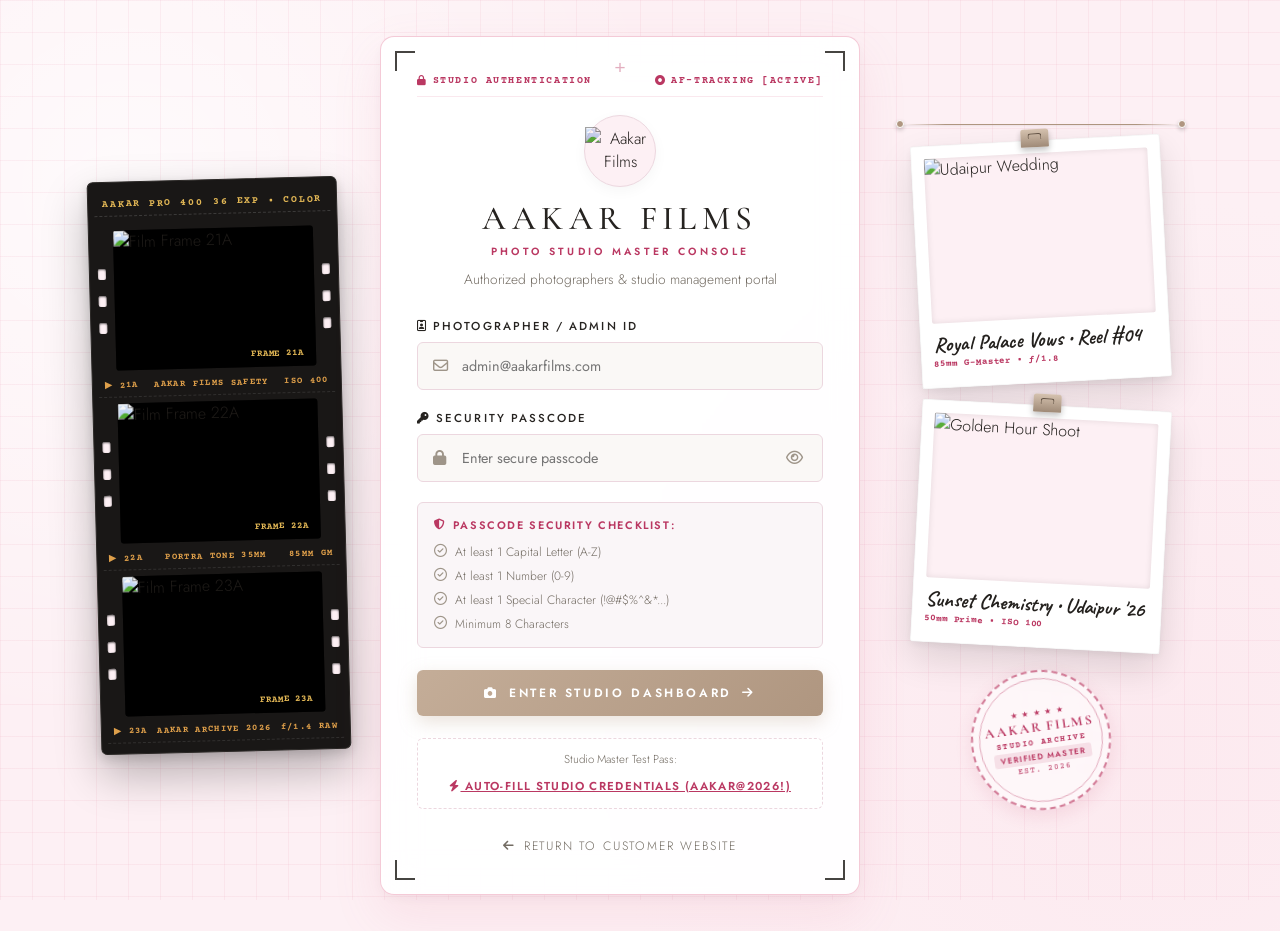
==== dashboard.html @ e5c6a313 "Add files via upload" ====
<!DOCTYPE html>
<html lang="en">
<head>
    <meta charset="UTF-8">
    <meta name="viewport" content="width=device-width, initial-scale=1.0">
    <title>Admin Dashboard — AAKAR FILMS Studio Operations</title>
    
    <!-- Google Fonts: Cormorant Garamond & Jost -->
    <link rel="preconnect" href="https://fonts.googleapis.com">
    <link rel="preconnect" href="https://fonts.gstatic.com" crossorigin>
    <link href="https://fonts.googleapis.com/css2?family=Cormorant+Garamond:ital,wght@0,300;0,400;0,500;0,600;1,400&family=Jost:wght@300;400;500;600;700&display=swap" rel="stylesheet">
    
    <!-- Font Awesome Icons -->
    <link rel="stylesheet" href="https://cdnjs.cloudflare.com/ajax/libs/font-awesome/6.5.1/css/all.min.css">
    
    <!-- Admin Dedicated Stylesheet -->
    <link rel="stylesheet" href="admin.css">
</head>
<body class="dashboard-body">

    <div class="admin-layout">
        
        <!-- ===================================================================
             SIDEBAR NAVIGATION
             =================================================================== -->
        <aside class="admin-sidebar">
            <div class="sidebar-top">
                <!-- Studio Brand Block -->
                <div class="sidebar-brand">
                    <img src="../assets/aakar-logo.jpg" alt="Aakar Films Logo" class="sidebar-logo-img">
                    <div>
                        <div class="sidebar-title">AAKAR</div>
                        <span class="sidebar-subtitle">ADMIN PANEL</span>
                    </div>
                </div>

                <!-- Navigation Menu Tabs -->
                <nav class="sidebar-menu">
                    <span class="sidebar-section-label">STUDIO OPERATIONS</span>
                    
                    <!-- 1. Overview Tab -->
                    <button type="button" class="nav-item tab-btn active" data-tab="tab-overview">
                        <i class="fa-solid fa-chart-pie"></i>
                        <span>Overview</span>
                    </button>

                    <!-- 2. Bookings & Inquiries CRM -->
                    <button type="button" class="nav-item tab-btn" data-tab="tab-bookings">
                        <i class="fa-solid fa-calendar-check"></i>
                        <span>All Bookings</span>
                        <span class="badge-tag" id="badgeBookingCount">0</span>
                    </button>

                    <!-- 3. Shoots Schedule Calendar -->
                    <button type="button" class="nav-item tab-btn" data-tab="tab-schedule">
                        <i class="fa-solid fa-camera-retro"></i>
                        <span>Shoots Schedule</span>
                    </button>

                    <!-- 4. Packages & Pricing -->
                    <button type="button" class="nav-item tab-btn" data-tab="tab-packages">
                        <i class="fa-solid fa-gem"></i>
                        <span>Studio Packages</span>
                    </button>

                    <!-- 5. Gear & Crew Status -->
                    <button type="button" class="nav-item tab-btn" data-tab="tab-crew">
                        <i class="fa-solid fa-film"></i>
                        <span>Gear & Crew</span>
                    </button>

                    <span class="sidebar-section-label">SWITCH VIEW</span>

                    <!-- Return to Customer Site -->
                    <a href="../index.html" class="nav-item nav-item-customer-highlight" title="Switch to Customer Website" target="_blank">
                        <i class="fa-solid fa-arrow-up-right-from-square"></i>
                        <span>Customer Website</span>
                    </a>
                </nav>
            </div>

            <!-- Sidebar Footer with User Details & Logout -->
            <div class="sidebar-footer">
                <div class="admin-user-pill">
                    <div class="user-avatar">
                        <i class="fa-solid fa-camera"></i>
                    </div>
                    <div class="user-meta">
                        <span class="user-name">Master Admin</span>
                        <span class="user-role" id="displayAdminEmail">admin@aakarfilms.com</span>
                    </div>
                </div>
                
                <button type="button" class="btn-logout" id="btnLogout">
                    <i class="fa-solid fa-arrow-right-from-bracket"></i>
                    <span>LOGOUT</span>
                </button>
            </div>
        </aside>

        <!-- ===================================================================
             MAIN AREA: STUDIO DASHBOARD
             =================================================================== -->
        <main class="admin-main-container">
            
            <!-- Global Dashboard Topbar -->
            <header class="admin-topbar">
                <div class="topbar-left">
                    <div>
                        <span class="topbar-kicker">STUDIO WORKSPACE & CRM</span>
                        <h2 class="topbar-title" id="pageHeaderTitle">Studio Operations Hub</h2>
                    </div>
                </div>
                <div class="topbar-right">
                    <!-- Real-time Clock -->
                    <div class="topbar-pill topbar-clock">
                        <i class="fa-regular fa-clock"></i>
                        <span id="liveClockText">Live Clock</span>
                    </div>

                    <!-- Quick Add Shoot Button -->
                    <button type="button" class="btn-primary-action" id="btnOpenNewBookingModal">
                        <i class="fa-solid fa-plus"></i>
                        <span>New Booking</span>
                    </button>
                </div>
            </header>

            <!-- Dashboard Dynamic Tab Views Container -->
            <div class="dashboard-content-area">

                <!-- ===============================================================
                     TAB 1: OVERVIEW & ANALYTICS (DEFAULT)
                     =============================================================== -->
                <section class="tab-pane active" id="tab-overview">
                    
                    <!-- KPI Metric Cards Grid -->
                    <div class="kpi-metrics-grid">
                        
                        <!-- 1. Total Bookings -->
                        <div class="metric-card">
                            <div class="metric-header">
                                <span class="metric-title">TOTAL BOOKINGS</span>
                                <div class="metric-icon-box bg-rose-light">
                                    <i class="fa-solid fa-calendar-check"></i>
                                </div>
                            </div>
                            <div class="metric-value-row">
                                <h3 class="metric-value" id="kpiTotalBookings">0</h3>
                                <span class="metric-growth positive">
                                    <i class="fa-solid fa-arrow-trend-up"></i> +18.4%
                                </span>
                            </div>
                            <p class="metric-caption">Active inquiries & confirmed shoots</p>
                        </div>

                        <!-- 2. Projected Revenue -->
                        <div class="metric-card">
                            <div class="metric-header">
                                <span class="metric-title">PROJECTED REVENUE</span>
                                <div class="metric-icon-box bg-gold-light">
                                    <i class="fa-solid fa-indian-rupee-sign"></i>
                                </div>
                            </div>
                            <div class="metric-value-row">
                                <h3 class="metric-value" id="kpiRevenue">₹14.80 L</h3>
                                <span class="metric-growth positive">
                                    <i class="fa-solid fa-arrow-trend-up"></i> +24.1%
                                </span>
                            </div>
                            <p class="metric-caption">Pipeline across wedding & destination shoots</p>
                        </div>

                        <!-- 3. Scheduled Shoots -->
                        <div class="metric-card">
                            <div class="metric-header">
                                <span class="metric-title">UPCOMING SHOOTS</span>
                                <div class="metric-icon-box bg-blue-light">
                                    <i class="fa-solid fa-camera-retro"></i>
                                </div>
                            </div>
                            <div class="metric-value-row">
                                <h3 class="metric-value" id="kpiUpcomingCount">8</h3>
                                <span class="metric-badge">This Month</span>
                            </div>
                            <p class="metric-caption">Udaipur, Jaipur & Studio 1</p>
                        </div>

                        <!-- 4. Pending Follow-ups -->
                        <div class="metric-card">
                            <div class="metric-header">
                                <span class="metric-title">PENDING FOLLOW-UPS</span>
                                <div class="metric-icon-box bg-pink-light">
                                    <i class="fa-solid fa-bell"></i>
                                </div>
                            </div>
                            <div class="metric-value-row">
                                <h3 class="metric-value" id="kpiPendingCount">3</h3>
                                <span class="metric-growth warning">Action Needed</span>
                            </div>
                            <p class="metric-caption">Recent web inquiries waiting reply</p>
                        </div>

                    </div>

                    <!-- 2-Column Overview Layout -->
                    <div class="overview-dual-grid">
                        
                        <!-- Left: Live Recent Bookings Table Preview -->
                        <div class="dash-card bookings-overview-card">
                            <div class="dash-card-header">
                                <div>
                                    <h4 class="card-heading">Recent Inquiries & Bookings</h4>
                                    <p class="card-subheading">Latest leads captured from website & phone</p>
                                </div>
                                <button type="button" class="btn-text-action" id="btnGoToAllBookings">
                                    <span>View All</span>
                                    <i class="fa-solid fa-arrow-right"></i>
                                </button>
                            </div>
                            
                            <div class="table-responsive">
                                <table class="studio-table" id="recentBookingsTable">
                                    <thead>
                                        <tr>
                                            <th>Client</th>
                                            <th>Shoot Type</th>
                                            <th>Date & Venue</th>
                                            <th>Status</th>
                                            <th>Quick Action</th>
                                        </tr>
                                    </thead>
                                    <tbody id="recentBookingsTbody">
                                        <!-- Dynamically Populated by admin.js -->
                                    </tbody>
                                </table>
                            </div>
                        </div>

                        <!-- Right Column: Category Distribution & Live Schedule -->
                        <div class="dash-sidebar-col">
                            
                            <!-- Category Share Card -->
                            <div class="dash-card">
                                <div class="dash-card-header">
                                    <h4 class="card-heading">Service Popularity</h4>
                                    <span class="badge-tag">Season 2026</span>
                                </div>
                                
                                <div class="category-bars-list">
                                    <div class="cat-bar-item">
                                        <div class="cat-bar-meta">
                                            <span>Royal Wedding Cinema</span>
                                            <span class="cat-pct">45%</span>
                                        </div>
                                        <div class="cat-progress"><div class="cat-fill" style="width: 45%;"></div></div>
                                    </div>
                                    <div class="cat-bar-item">
                                        <div class="cat-bar-meta">
                                            <span>Pre-Wedding Shoots</span>
                                            <span class="cat-pct">30%</span>
                                        </div>
                                        <div class="cat-progress"><div class="cat-fill bg-rose" style="width: 30%;"></div></div>
                                    </div>
                                    <div class="cat-bar-item">
                                        <div class="cat-bar-meta">
                                            <span>Fashion & Editorial</span>
                                            <span class="cat-pct">15%</span>
                                        </div>
                                        <div class="cat-progress"><div class="cat-fill bg-gold" style="width: 15%;"></div></div>
                                    </div>
                                    <div class="cat-bar-item">
                                        <div class="cat-bar-meta">
                                            <span>Maternity & Baby</span>
                                            <span class="cat-pct">10%</span>
                                        </div>
                                        <div class="cat-progress"><div class="cat-fill bg-blue" style="width: 10%;"></div></div>
                                    </div>
                                </div>
                            </div>

                            <!-- Direct WhatsApp Fast Lead Follow-up -->
                            <div class="dash-card whatsapp-hub-card">
                                <div class="wa-hub-header">
                                    <i class="fa-brands fa-whatsapp wa-big-icon"></i>
                                    <div>
                                        <h5>Instant Client Connect</h5>
                                        <p>Send customized shoot quote or greeting directly</p>
                                    </div>
                                </div>
                                <div class="wa-hub-input-row">
                                    <input type="tel" id="waDirectPhone" placeholder="Enter Client Mobile (10-digit)" class="wa-input">
                                    <button type="button" class="btn-wa-send" id="btnSendDirectWa">
                                        <i class="fa-solid fa-paper-plane"></i>
                                    </button>
                                </div>
                            </div>

                        </div>

                    </div>

                </section>

                <!-- ===============================================================
                     TAB 2: ALL BOOKINGS & INQUIRIES (FULL CRM TABLE)
                     =============================================================== -->
                <section class="tab-pane" id="tab-bookings">
                    
                    <div class="dash-card full-table-card">
                        
                        <!-- Filter & Action Bar -->
                        <div class="table-toolbar">
                            <div class="toolbar-search">
                                <i class="fa-solid fa-magnifying-glass search-icon"></i>
                                <input type="text" id="bookingSearchInput" placeholder="Search by client name, mobile or city..." class="search-input">
                            </div>

                            <div class="toolbar-filters">
                                <!-- Category Filter -->
                                <select id="filterCategory" class="filter-select">
                                    <option value="ALL">All Categories</option>
                                    <option value="Wedding Photography">Wedding Photography</option>
                                    <option value="Pre-Wedding Shoot">Pre-Wedding Shoot</option>
                                    <option value="Maternity Photography">Maternity Photography</option>
                                    <option value="Baby Shower Shoot">Baby Shower Shoot</option>
                                    <option value="Fashion & Editorial">Fashion & Editorial</option>
                                    <option value="Cinematic Films">Cinematic Films</option>
                                </select>

                                <!-- Status Filter -->
                                <select id="filterStatus" class="filter-select">
                                    <option value="ALL">All Status</option>
                                    <option value="Confirmed">Confirmed</option>
                                    <option value="Pending">Pending</option>
                                    <option value="Completed">Completed</option>
                                </select>

                                <!-- Export CSV -->
                                <button type="button" class="btn-secondary-action" id="btnExportCsv" title="Export to CSV Spreadsheet">
                                    <i class="fa-solid fa-file-excel"></i>
                                    <span>Export CSV</span>
                                </button>
                            </div>
                        </div>

                        <!-- Full CRM Table -->
                        <div class="table-responsive">
                            <table class="studio-table" id="allBookingsTable">
                                <thead>
                                    <tr>
                                        <th>Booking ID</th>
                                        <th>Client Name & Phone</th>
                                        <th>Service Category</th>
                                        <th>Date & Location</th>
                                        <th>Est. Amount</th>
                                        <th>Status</th>
                                        <th>Actions</th>
                                    </tr>
                                </thead>
                                <tbody id="allBookingsTbody">
                                    <!-- Populated via admin.js -->
                                </tbody>
                            </table>
                        </div>

                    </div>

                </section>

                <!-- ===============================================================
                     TAB 3: SHOOTS SCHEDULE CALENDAR
                     =============================================================== -->
                <section class="tab-pane" id="tab-schedule">
                    <div class="schedule-grid" id="scheduleListContainer">
                        <!-- Populated by admin.js with upcoming production shoots -->
                    </div>
                </section>

                <!-- ===============================================================
                     TAB 4: STUDIO PACKAGES & RATES
                     =============================================================== -->
                <section class="tab-pane" id="tab-packages">
                    <div class="packages-grid">
                        
                        <!-- 1. Royal Wedding Package -->
                        <div class="package-card featured">
                            <div class="package-badge">MOST POPULAR</div>
                            <h3 class="package-name">Royal Wedding Cinema</h3>
                            <div class="package-price">₹3,50,000<span>/ Event</span></div>
                            <p class="package-desc">Complete 3-day royal wedding coverage with cinema lenses and full master deliverables.</p>
                            <ul class="package-features">
                                <li><i class="fa-solid fa-check"></i> 2 Traditional + 2 Candid Cinematographers</li>
                                <li><i class="fa-solid fa-check"></i> 4K Drone Aerial Coverage</li>
                                <li><i class="fa-solid fa-check"></i> 3-5 Minute Teaser & 45 Min Full Film</li>
                                <li><i class="fa-solid fa-check"></i> 2 Luxury Premium Hardcover Albums</li>
                            </ul>
                        </div>

                        <!-- 2. Pre-Wedding Destination -->
                        <div class="package-card">
                            <h3 class="package-name">Pre-Wedding Destination</h3>
                            <div class="package-price">₹1,20,000<span>/ 2 Days</span></div>
                            <p class="package-desc">Exquisite cinematic love story shoot at destination palaces, beaches or mountain landscapes.</p>
                            <ul class="package-features">
                                <li><i class="fa-solid fa-check"></i> 2 Senior Cinematographers & Gimbals</li>
                                <li><i class="fa-solid fa-check"></i> 4K Drone Cinematography</li>
                                <li><i class="fa-solid fa-check"></i> 50 Fine-Art Retouched Portraits</li>
                                <li><i class="fa-solid fa-check"></i> 1 Romantic Teaser Video (Reel & 4K)</li>
                            </ul>
                        </div>

                        <!-- 3. Fashion & Editorial -->
                        <div class="package-card">
                            <h3 class="package-name">Fashion & Editorial</h3>
                            <div class="package-price">₹85,000<span>/ Day</span></div>
                            <p class="package-desc">Designer lookbooks, magazine editorials, model portfolios and commercial campaigns.</p>
                            <ul class="package-features">
                                <li><i class="fa-solid fa-check"></i> Studio Lighting Setup & Profoto Strobes</li>
                                <li><i class="fa-solid fa-check"></i> High-End Skin & Fabric Retouching</li>
                                <li><i class="fa-solid fa-check"></i> 30 Final Commercial Ready Assets</li>
                                <li><i class="fa-solid fa-check"></i> Behind The Scenes Reel</li>
                            </ul>
                        </div>

                        <!-- 4. Maternity & Baby -->
                        <div class="package-card">
                            <h3 class="package-name">Maternity & Newborn</h3>
                            <div class="package-price">₹45,000<span>/ Session</span></div>
                            <p class="package-desc">Gentle, luminous indoor studio session celebrating the timeless glow of motherhood.</p>
                            <ul class="package-features">
                                <li><i class="fa-solid fa-check"></i> 3 Wardrobe Changes & Studio Props</li>
                                <li><i class="fa-solid fa-check"></i> 25 Color-Graded Fine Art Prints</li>
                                <li><i class="fa-solid fa-check"></i> Digital High-Res Gallery Access</li>
                                <li><i class="fa-solid fa-check"></i> Family & Partner Portraits Included</li>
                            </ul>
                        </div>

                    </div>
                </section>

                <!-- ===============================================================
                     TAB 5: GEAR & CREW INVENTORY
                     =============================================================== -->
                <section class="tab-pane" id="tab-crew">
                    <div class="crew-dual-grid">
                        
                        <!-- Gear Equipment Status -->
                        <div class="dash-card">
                            <div class="dash-card-header">
                                <h4 class="card-heading">Camera & Drone Inventory</h4>
                                <span class="badge-tag">Checked Today</span>
                            </div>
                            <div class="gear-list">
                                <div class="gear-row">
                                    <div class="gear-meta">
                                        <i class="fa-solid fa-video gear-icon"></i>
                                        <div>
                                            <strong>Sony FX6 Full-Frame Cinema Line</strong>
                                            <span>Primary Wedding & Narrative Rig</span>
                                        </div>
                                    </div>
                                    <span class="gear-status status-ready">Ready on Field</span>
                                </div>
                                <div class="gear-row">
                                    <div class="gear-meta">
                                        <i class="fa-solid fa-camera gear-icon"></i>
                                        <div>
                                            <strong>Sony Alpha 7S III (x2 Units)</strong>
                                            <span>Low-Light Candid & S-Log3</span>
                                        </div>
                                    </div>
                                    <span class="gear-status status-ready">Calibrated</span>
                                </div>
                                <div class="gear-row">
                                    <div class="gear-meta">
                                        <i class="fa-solid fa-helicopter gear-icon"></i>
                                        <div>
                                            <strong>DJI Inspire 3 & Mavic 3 Pro</strong>
                                            <span>8K Aerial Cinematography</span>
                                        </div>
                                    </div>
                                    <span class="gear-status status-ready">Batteries 100%</span>
                                </div>
                                <div class="gear-row">
                                    <div class="gear-meta">
                                        <i class="fa-solid fa-lightbulb gear-icon"></i>
                                        <div>
                                            <strong>Aputure 600d & Amaran RGB Tubes</strong>
                                            <span>Studio Ambient & Color Kit</span>
                                        </div>
                                    </div>
                                    <span class="gear-status status-ready">In Studio 1</span>
                                </div>
                            </div>
                        </div>

                        <!-- Lead Photographers & Editors Roster -->
                        <div class="dash-card">
                            <div class="dash-card-header">
                                <h4 class="card-heading">Creative Team & Roster</h4>
                                <span class="badge-tag">5 Active Artists</span>
                            </div>
                            <div class="crew-list">
                                <div class="crew-item">
                                    <div class="crew-avatar">H</div>
                                    <div class="crew-details">
                                        <strong>Herik Navdiwala</strong>
                                        <span>Founder & Lead Director of Photography</span>
                                    </div>
                                    <span class="crew-role">Director</span>
                                </div>
                                <div class="crew-item">
                                    <div class="crew-avatar">V</div>
                                    <div class="crew-details">
                                        <strong>Vikram Rathore</strong>
                                        <span>Senior Candid Wedding Photographer</span>
                                    </div>
                                    <span class="crew-role">Candid Lead</span>
                                </div>
                                <div class="crew-item">
                                    <div class="crew-avatar">P</div>
                                    <div class="crew-details">
                                        <strong>Pooja Shah</strong>
                                        <span>Fashion & Maternity Specialist</span>
                                    </div>
                                    <span class="crew-role">Portraitist</span>
                                </div>
                                <div class="crew-item">
                                    <div class="crew-avatar">A</div>
                                    <div class="crew-details">
                                        <strong>Aniket Verma</strong>
                                        <span>Lead Colorist & Film Editor</span>
                                    </div>
                                    <span class="crew-role">Post-Production</span>
                                </div>
                            </div>
                        </div>

                    </div>
                </section>

            </div>

        </main>

    </div>

    <!-- =======================================================================
         MODAL: ADD NEW BOOKING / INQUIRY (FOR ADMIN)
         ======================================================================= -->
    <div class="admin-modal-backdrop" id="newBookingModal">
        <div class="admin-modal-card">
            <div class="modal-card-header">
                <h3><i class="fa-solid fa-calendar-plus"></i> New Shoot Booking / Inquiry</h3>
                <button type="button" class="btn-modal-close" id="btnCloseNewBookingModal">&times;</button>
            </div>
            
            <form id="newBookingForm" class="modal-form">
                <div class="modal-form-row">
                    <div class="form-group">
                        <label class="form-label">Client Full Name *</label>
                        <input type="text" id="mClientName" required placeholder="e.g. Aryan & Riya" class="form-input">
                    </div>
                    <div class="form-group">
                        <label class="form-label">Client Mobile / WhatsApp *</label>
                        <input type="tel" id="mClientPhone" required placeholder="e.g. 9876543210" class="form-input">
                    </div>
                </div>

                <div class="modal-form-row">
                    <div class="form-group">
                        <label class="form-label">Shoot Category *</label>
                        <select id="mShootType" required class="form-input form-select">
                            <option value="Wedding Photography">Wedding Photography</option>
                            <option value="Pre-Wedding Shoot">Pre-Wedding Shoot</option>
                            <option value="Maternity Photography">Maternity Photography</option>
                            <option value="Baby Shower Shoot">Baby Shower Shoot</option>
                            <option value="Fashion & Editorial">Fashion & Editorial</option>
                            <option value="Cinematic Films">Cinematic Films</option>
                        </select>
                    </div>
                    <div class="form-group">
                        <label class="form-label">Shoot Date *</label>
                        <input type="date" id="mShootDate" required class="form-input">
                    </div>
                </div>

                <div class="modal-form-row">
                    <div class="form-group">
                        <label class="form-label">Venue / City / Location</label>
                        <input type="text" id="mLocation" placeholder="e.g. Udaipur City Palace, Rajasthan" class="form-input">
                    </div>
                    <div class="form-group">
                        <label class="form-label">Est. Budget / Package (₹)</label>
                        <input type="text" id="mBudget" placeholder="e.g. ₹1,50,000" class="form-input">
                    </div>
                </div>

                <div class="modal-form-actions">
                    <button type="button" class="btn-cancel" id="btnCancelBookingModal">Cancel</button>
                    <button type="submit" class="btn-confirm-save">
                        <i class="fa-solid fa-check"></i>
                        <span>Save Booking</span>
                    </button>
                </div>
            </form>
        </div>
    </div>

    <!-- Admin Dedicated Logic -->
    <script src="admin.js"></script>
</body>
</html>
---- admin.css ----
/* ==========================================================================
   AAKAR FILMS — ADMIN STYLESHEET (admin.css)
   Aesthetic: Soft Light Pink (#FDF0F4), Glassmorphism, Luxury Editorial Serif
   ========================================================================== */

:root {
    --bg-pink: #FDF0F4;             /* Soft light pink background matching main site */
    --bg-secondary: #FCE8EE;
    --bg-card: #FFFFFF;
    --color-text-main: #262320;
    --color-text-muted: #736C63;
    --color-text-light: #9E9589;
    --color-accent: #C4AD98;
    --color-accent-hover: #AF9680;
    --color-rose: #DE688E;
    --color-rose-dark: #BA3862;
    --color-border: #ECD7DF;
    --color-border-focus: #DE688E;
    --color-success: #1EBE5D;
    --color-error: #E53935;
    --font-serif: 'Cormorant Garamond', Georgia, 'Times New Roman', serif;
    --font-sans: 'Jost', -apple-system, BlinkMacSystemFont, 'Segoe UI', Roboto, sans-serif;
    --shadow-card: 0 20px 50px rgba(222, 104, 142, 0.12), 0 4px 14px rgba(0, 0, 0, 0.04);
    --shadow-soft: 0 8px 24px rgba(0, 0, 0, 0.05);
    --transition: all 0.35s cubic-bezier(0.25, 1, 0.5, 1);
}

*, *::before, *::after {
    margin: 0;
    padding: 0;
    box-sizing: border-box;
}

html, body {
    width: 100%;
    min-height: 100vh;
    font-family: var(--font-sans);
    font-weight: 300;
    color: var(--color-text-main);
    background-color: var(--bg-pink);
    background: radial-gradient(circle at 10% 20%, rgba(255, 255, 255, 0.7) 0%, transparent 40%),
                radial-gradient(circle at 90% 80%, rgba(252, 232, 238, 0.8) 0%, transparent 40%),
                var(--bg-pink);
    overflow-x: hidden;
}

a {
    color: inherit;
    text-decoration: none;
    transition: var(--transition);
}

button {
    font-family: inherit;
    cursor: pointer;
    border: none;
    outline: none;
    background: none;
    transition: var(--transition);
}

/* ==========================================================================
   1. AUTHENTIC PHOTO STUDIO ADMIN LOGIN STYLING (admin/login.html)
   Aesthetic: Authentic Camera Viewfinder, 35mm Film Strip, Darkroom Polaroids & Studio Stamp
   Theme: Preserved Soft Light Pink (#FDF0F4)
   ========================================================================== */

.studio-login-body {
    min-height: 100vh;
    background-color: var(--bg-pink);
    position: relative;
    overflow-x: hidden;
}

/* Studio Light-Table / Cutting-Mat Grid Overlay */
.studio-grid-overlay {
    position: fixed;
    top: 0;
    left: 0;
    width: 100%;
    height: 100%;
    background-image: 
        linear-gradient(to right, rgba(222, 104, 142, 0.08) 1px, transparent 1px),
        linear-gradient(to bottom, rgba(222, 104, 142, 0.08) 1px, transparent 1px);
    background-size: 32px 32px;
    pointer-events: none;
    z-index: 1;
}

/* Stage Wrapper */
.studio-stage-wrapper {
    position: relative;
    z-index: 10;
    min-height: 100vh;
    display: flex;
    align-items: center;
    justify-content: center;
    padding: 36px 20px;
}

.studio-workspace-stage {
    display: flex;
    align-items: center;
    justify-content: center;
    gap: 36px;
    width: 100%;
    max-width: 1260px;
}

/* ==========================================================================
   LEFT COLUMN: 35MM FILM NEGATIVE STRIP (કાણાવાળી ફિલ્મ રોલની રીલ)
   ========================================================================== */
.film-strip-column {
    width: 250px;
    flex-shrink: 0;
    perspective: 1000px;
}

.film-strip-container {
    background-color: #191716;
    border-radius: 6px;
    padding: 10px 6px;
    box-shadow: 0 20px 45px rgba(0, 0, 0, 0.28), 0 4px 12px rgba(0, 0, 0, 0.15);
    border: 1px solid #2B2826;
    transform: rotate(-1.5deg);
    transition: var(--transition);
}

.film-strip-container:hover {
    transform: rotate(0deg) translateY(-4px);
    box-shadow: 0 26px 55px rgba(0, 0, 0, 0.35);
}

.film-brand-banner {
    display: flex;
    justify-content: space-between;
    align-items: center;
    padding: 6px 8px;
    border-bottom: 1px dashed rgba(255, 255, 255, 0.15);
    margin-bottom: 8px;
    font-family: 'Courier Prime', monospace;
    font-size: 0.62rem;
    letter-spacing: 0.18em;
    color: #E2B755;
    font-weight: 700;
}

.film-frame-block {
    display: flex;
    align-items: center;
    gap: 6px;
    padding: 6px 0;
}

.sprocket-track {
    display: flex;
    flex-direction: column;
    justify-content: space-around;
    gap: 16px;
    padding: 4px 2px;
}

.sprocket-hole {
    width: 8px;
    height: 11px;
    background-color: #FDF0F4;
    border-radius: 2px;
    box-shadow: inset 0 1px 2px rgba(0, 0, 0, 0.6);
}

.film-photo-window {
    position: relative;
    flex-grow: 1;
    height: 140px;
    border-radius: 3px;
    overflow: hidden;
    background-color: #000000;
    box-shadow: inset 0 0 12px rgba(0, 0, 0, 0.8);
}

.film-photo-window img {
    width: 100%;
    height: 100%;
    object-fit: cover;
    filter: contrast(1.08) brightness(0.96);
    transition: transform 0.5s ease;
}

.film-strip-container:hover .film-photo-window img {
    transform: scale(1.06);
}

.film-frame-stamp {
    position: absolute;
    bottom: 6px;
    right: 6px;
    font-family: 'Courier Prime', monospace;
    font-size: 0.58rem;
    font-weight: 700;
    color: #E2B755;
    background: rgba(0, 0, 0, 0.7);
    padding: 2px 6px;
    border-radius: 2px;
    letter-spacing: 0.1em;
}

.film-edge-meta {
    display: flex;
    justify-content: space-between;
    align-items: center;
    padding: 3px 6px 6px;
    font-family: 'Courier Prime', monospace;
    font-size: 0.56rem;
    color: #DE9F4A;
    letter-spacing: 0.15em;
    font-weight: 700;
    border-bottom: 1px dashed rgba(255, 255, 255, 0.1);
}

/* ==========================================================================
   CENTER: CAMERA VIEWFINDER CONSOLE
   ========================================================================== */
.viewfinder-console-column {
    flex-grow: 1;
    max-width: 480px;
    position: relative;
}

.camera-viewfinder-card {
    position: relative;
    background: rgba(255, 255, 255, 0.94);
    backdrop-filter: blur(18px);
    -webkit-backdrop-filter: blur(18px);
    border: 1.5px solid rgba(222, 104, 142, 0.35);
    border-radius: 14px;
    padding: 38px 36px;
    box-shadow: var(--shadow-card);
    transition: var(--transition);
}

.camera-viewfinder-card:hover {
    box-shadow: 0 24px 60px rgba(222, 104, 142, 0.2), 0 6px 18px rgba(0, 0, 0, 0.06);
}

/* 4 Camera Viewfinder Focus Reticles */
.vf-corner {
    position: absolute;
    width: 20px;
    height: 20px;
    border-color: var(--color-rose-dark);
    pointer-events: none;
    opacity: 0.85;
}

.vf-top-left {
    top: 14px;
    left: 14px;
    border-top: 2.5px solid;
    border-left: 2.5px solid;
}

.vf-top-right {
    top: 14px;
    right: 14px;
    border-top: 2.5px solid;
    border-right: 2.5px solid;
}

.vf-bottom-left {
    bottom: 14px;
    left: 14px;
    border-bottom: 2.5px solid;
    border-left: 2.5px solid;
}

.vf-bottom-right {
    bottom: 14px;
    right: 14px;
    border-bottom: 2.5px solid;
    border-right: 2.5px solid;
}

/* Center Crosshair */
.vf-crosshair-center {
    position: absolute;
    top: 20px;
    left: 50%;
    transform: translateX(-50%);
    pointer-events: none;
    opacity: 0.4;
}

.crosshair-ch::before {
    content: '+';
    font-family: monospace;
    font-size: 1.2rem;
    color: var(--color-rose-dark);
}

.vf-card-topmeta {
    display: flex;
    justify-content: space-between;
    align-items: center;
    font-family: 'Courier Prime', monospace;
    font-size: 0.62rem;
    letter-spacing: 0.16em;
    color: var(--color-rose-dark);
    font-weight: 700;
    margin-bottom: 18px;
    padding-bottom: 10px;
    border-bottom: 1px solid rgba(222, 104, 142, 0.15);
}

.vf-meta-tag {
    display: inline-flex;
    align-items: center;
    gap: 5px;
}

/* ==========================================================================
   RIGHT COLUMN: DARKROOM POLAROIDS WITH CLIPS & OFFICIAL STUDIO STAMP
   ========================================================================== */
.darkroom-pinboard-column {
    width: 290px;
    flex-shrink: 0;
    display: flex;
    flex-direction: column;
    align-items: center;
    gap: 22px;
    position: relative;
}

/* Studio Hanging Wire */
.darkroom-wire-line {
    width: 100%;
    display: flex;
    align-items: center;
    margin-bottom: -10px;
}

.wire-string {
    flex-grow: 1;
    height: 1.5px;
    background: linear-gradient(90deg, transparent 0%, #AF9680 15%, #AF9680 85%, transparent 100%);
    box-shadow: 0 1px 2px rgba(0, 0, 0, 0.1);
}

.wire-anchor {
    width: 8px;
    height: 8px;
    border-radius: 50%;
    background-color: #AF9680;
    border: 1.5px solid #FFFFFF;
    box-shadow: 0 2px 4px rgba(0, 0, 0, 0.2);
}

/* The Polaroid Print */
.studio-polaroid {
    position: relative;
    width: 250px;
    background: #FFFFFF;
    border-radius: 3px;
    padding: 12px 12px 18px 12px;
    box-shadow: 0 16px 36px rgba(0, 0, 0, 0.12), 0 3px 8px rgba(0, 0, 0, 0.06);
    border: 1px solid rgba(0, 0, 0, 0.04);
    transition: var(--transition);
}

.polaroid-wedding {
    transform: rotate(-3deg);
}

.polaroid-prewed {
    transform: rotate(3deg);
}

.studio-polaroid:hover {
    transform: rotate(0deg) translateY(-5px);
    box-shadow: 0 24px 48px rgba(222, 104, 142, 0.18), 0 4px 12px rgba(0, 0, 0, 0.08);
}

/* Realistic Metal Bulldog Clip */
.polaroid-clip {
    position: absolute;
    top: -12px;
    left: 50%;
    transform: translateX(-50%);
    width: 28px;
    height: 18px;
    background: linear-gradient(180deg, #D5C2AF 0%, #9F8A77 100%);
    border-radius: 3px 3px 1px 1px;
    box-shadow: 0 3px 6px rgba(0, 0, 0, 0.25);
    z-index: 5;
}

.polaroid-clip::after {
    content: '';
    position: absolute;
    top: 4px;
    left: 50%;
    transform: translateX(-50%);
    width: 14px;
    height: 6px;
    border: 1.5px solid #635345;
    border-bottom: none;
    border-radius: 3px 3px 0 0;
}

.polaroid-inner-photo {
    width: 100%;
    height: 165px;
    border-radius: 2px;
    overflow: hidden;
    background-color: var(--bg-pink);
    box-shadow: inset 0 0 6px rgba(0, 0, 0, 0.1);
}

.polaroid-inner-photo img {
    width: 100%;
    height: 100%;
    object-fit: cover;
    transition: transform 0.5s ease;
}

.studio-polaroid:hover .polaroid-inner-photo img {
    transform: scale(1.05);
}

/* Handwritten Note on Polaroid */
.polaroid-handwritten-note {
    padding-top: 10px;
    display: flex;
    flex-direction: column;
}

.handwritten-title {
    font-family: 'Caveat', cursive;
    font-size: 1.3rem;
    font-weight: 700;
    color: #24211E;
    line-height: 1.1;
}

.handwritten-meta {
    font-family: 'Courier Prime', monospace;
    font-size: 0.58rem;
    color: var(--color-rose-dark);
    font-weight: 700;
    letter-spacing: 0.1em;
    margin-top: 3px;
}

/* Official Studio Photographer Seal / Stamp */
.studio-official-stamp {
    position: relative;
    width: 140px;
    height: 140px;
    border: 2px dashed rgba(186, 56, 98, 0.65);
    border-radius: 50%;
    display: flex;
    align-items: center;
    justify-content: center;
    transform: rotate(-8deg);
    padding: 6px;
    background: rgba(255, 255, 255, 0.6);
    backdrop-filter: blur(4px);
    box-shadow: 0 6px 18px rgba(186, 56, 98, 0.12);
    transition: var(--transition);
}

.studio-official-stamp:hover {
    transform: rotate(0deg) scale(1.04);
}

.stamp-border {
    width: 100%;
    height: 100%;
    border: 1px solid rgba(186, 56, 98, 0.4);
    border-radius: 50%;
    display: flex;
    flex-direction: column;
    align-items: center;
    justify-content: center;
    text-align: center;
    color: #BA3862;
    padding: 6px;
}

.stamp-stars {
    font-size: 0.5rem;
    letter-spacing: 0.15em;
    color: #BA3862;
}

.stamp-brand {
    font-family: var(--font-serif);
    font-size: 0.85rem;
    font-weight: 700;
    letter-spacing: 0.14em;
    line-height: 1.1;
    margin-top: 2px;
}

.stamp-role {
    font-family: 'Courier Prime', monospace;
    font-size: 0.52rem;
    letter-spacing: 0.18em;
    font-weight: 700;
    margin: 2px 0;
}

.stamp-status {
    font-size: 0.5rem;
    letter-spacing: 0.14em;
    font-weight: 600;
    text-transform: uppercase;
    background: rgba(186, 56, 98, 0.12);
    padding: 1px 6px;
    border-radius: 3px;
}

.stamp-year {
    font-family: 'Courier Prime', monospace;
    font-size: 0.5rem;
    letter-spacing: 0.12em;
    margin-top: 2px;
}

/* Brand Area in Login */
.login-brand-header {
    text-align: center;
    margin-bottom: 28px;
}

.login-logo-container {
    display: inline-flex;
    align-items: center;
    justify-content: center;
    width: 72px;
    height: 72px;
    border-radius: 50%;
    background-color: var(--bg-pink);
    border: 1px solid var(--color-border);
    margin-bottom: 14px;
    box-shadow: 0 4px 14px rgba(0, 0, 0, 0.04);
}

.login-logo-img {
    height: 48px;
    width: auto;
    object-fit: contain;
    mix-blend-mode: multiply;
}

.login-title {
    font-family: var(--font-serif);
    font-size: 2.1rem;
    font-weight: 500;
    letter-spacing: 0.16em;
    color: var(--color-text-main);
    line-height: 1.1;
    text-transform: uppercase;
}

.login-tagline {
    display: inline-block;
    font-size: 0.65rem;
    letter-spacing: 0.32em;
    color: var(--color-rose-dark);
    font-weight: 600;
    text-transform: uppercase;
    margin-top: 4px;
}

.login-sub {
    font-size: 0.86rem;
    color: var(--color-text-muted);
    margin-top: 8px;
    line-height: 1.5;
}

/* Form Groups */
.form-group {
    display: flex;
    flex-direction: column;
    margin-bottom: 20px;
}

.form-label {
    display: flex;
    justify-content: space-between;
    align-items: center;
    font-size: 0.72rem;
    letter-spacing: 0.18em;
    text-transform: uppercase;
    font-weight: 500;
    color: var(--color-text-main);
    margin-bottom: 8px;
}

.input-wrapper {
    position: relative;
    display: flex;
    align-items: center;
}

.input-icon {
    position: absolute;
    left: 16px;
    color: var(--color-text-light);
    font-size: 0.95rem;
    pointer-events: none;
    transition: var(--transition);
}

.form-input {
    width: 100%;
    padding: 13px 44px 13px 44px;
    background-color: #FAF8F6;
    border: 1.5px solid var(--color-border);
    border-radius: 6px;
    font-family: var(--font-sans);
    font-size: 0.9rem;
    color: var(--color-text-main);
    outline: none;
    transition: var(--transition);
}

.form-input:focus {
    background-color: #FFFFFF;
    border-color: var(--color-rose);
    box-shadow: 0 0 0 3px rgba(222, 104, 142, 0.15);
}

.form-input:focus + .input-icon,
.input-wrapper:focus-within .input-icon {
    color: var(--color-rose-dark);
}

.toggle-password-btn {
    position: absolute;
    right: 14px;
    color: var(--color-text-light);
    font-size: 0.95rem;
    cursor: pointer;
    padding: 6px;
    display: flex;
    align-items: center;
    justify-content: center;
}

.toggle-password-btn:hover {
    color: var(--color-text-main);
}

/* Password Live Validation Box */
.password-requirements-card {
    background: #FAF6F8;
    border: 1px solid var(--color-border);
    border-radius: 6px;
    padding: 14px 16px;
    margin-bottom: 22px;
}

.requirements-title {
    display: flex;
    align-items: center;
    gap: 6px;
    font-size: 0.68rem;
    font-weight: 600;
    letter-spacing: 0.15em;
    text-transform: uppercase;
    color: var(--color-rose-dark);
    margin-bottom: 10px;
}

.requirements-list {
    list-style: none;
    display: flex;
    flex-direction: column;
    gap: 6px;
}

.req-item {
    font-size: 0.76rem;
    color: var(--color-text-muted);
    display: flex;
    align-items: center;
    gap: 8px;
    transition: var(--transition);
}

.req-item i {
    font-size: 0.8rem;
    color: var(--color-text-light);
    transition: var(--transition);
}

.req-item.valid {
    color: var(--color-success);
    font-weight: 500;
}

.req-item.valid i {
    color: var(--color-success);
}

/* Login Button */
.btn-login-submit {
    width: 100%;
    padding: 14px 20px;
    background: linear-gradient(135deg, var(--color-accent) 0%, #AF9680 100%);
    color: #FFFFFF;
    font-size: 0.75rem;
    font-weight: 600;
    letter-spacing: 0.22em;
    text-transform: uppercase;
    border-radius: 6px;
    box-shadow: 0 6px 18px rgba(196, 173, 152, 0.35);
    display: flex;
    align-items: center;
    justify-content: center;
    gap: 10px;
    transition: var(--transition);
}

.btn-login-submit:hover {
    background: linear-gradient(135deg, var(--color-rose) 0%, var(--color-rose-dark) 100%);
    box-shadow: 0 8px 24px rgba(222, 104, 142, 0.35);
    transform: translateY(-2px);
}

/* Demo Credentials Pill */
.demo-credentials-box {
    margin-top: 22px;
    padding: 12px 14px;
    background-color: #FFFFFF;
    border: 1px dashed var(--color-border);
    border-radius: 6px;
    text-align: center;
}

.demo-credentials-box span {
    display: block;
    font-size: 0.72rem;
    color: var(--color-text-muted);
    margin-bottom: 6px;
}

.btn-demo-fill {
    font-size: 0.72rem;
    letter-spacing: 0.12em;
    text-transform: uppercase;
    color: var(--color-rose-dark);
    font-weight: 600;
    text-decoration: underline;
    cursor: pointer;
}

.btn-demo-fill:hover {
    color: var(--color-text-main);
}

/* Back Link */
.login-footer-nav {
    margin-top: 24px;
    text-align: center;
}

.back-to-site-link {
    display: inline-flex;
    align-items: center;
    gap: 8px;
    font-size: 0.76rem;
    letter-spacing: 0.15em;
    text-transform: uppercase;
    color: var(--color-text-muted);
}

.back-to-site-link:hover {
    color: var(--color-rose-dark);
    gap: 12px;
}

/* Error / Notice Banner */
.login-alert {
    display: none;
    padding: 12px 14px;
    background-color: #FFEBEE;
    border: 1px solid #FFCDD2;
    border-radius: 6px;
    color: var(--color-error);
    font-size: 0.8rem;
    margin-bottom: 18px;
    align-items: center;
    gap: 10px;
}

.login-alert.show {
    display: flex;
}


/* ==========================================================================
   2. ADMIN DASHBOARD STYLING (admin/dashboard.html)
   Clean, blank dashboard workspace with Customer Dashboard switcher
   ========================================================================== */
.admin-layout {
    display: flex;
    min-height: 100vh;
    width: 100%;
}

/* Sidebar Navigation */
.admin-sidebar {
    width: 280px;
    background: rgba(255, 255, 255, 0.95);
    backdrop-filter: blur(12px);
    border-right: 1px solid var(--color-border);
    display: flex;
    flex-direction: column;
    justify-content: space-between;
    flex-shrink: 0;
    padding: 28px 20px;
    position: sticky;
    top: 0;
    height: 100vh;
}

.sidebar-top {
    display: flex;
    flex-direction: column;
}

.sidebar-brand {
    display: flex;
    align-items: center;
    gap: 12px;
    padding-bottom: 24px;
    border-bottom: 1px solid var(--color-border);
    margin-bottom: 28px;
}

.sidebar-logo-img {
    height: 44px;
    width: auto;
    mix-blend-mode: multiply;
}

.sidebar-title {
    font-family: var(--font-serif);
    font-size: 1.5rem;
    font-weight: 600;
    letter-spacing: 0.18em;
    color: var(--color-text-main);
    line-height: 1.1;
}

.sidebar-subtitle {
    font-size: 0.6rem;
    letter-spacing: 0.28em;
    color: var(--color-rose-dark);
    text-transform: uppercase;
    font-weight: 600;
    display: block;
}

/* Sidebar Menu Items */
.sidebar-menu {
    display: flex;
    flex-direction: column;
    gap: 8px;
    flex-grow: 1;
}

.sidebar-section-label {
    font-size: 0.62rem;
    letter-spacing: 0.25em;
    color: var(--color-text-light);
    text-transform: uppercase;
    margin: 14px 12px 6px;
    font-weight: 600;
}

.nav-item {
    display: flex;
    align-items: center;
    gap: 12px;
    padding: 12px 16px;
    border-radius: 6px;
    font-size: 0.84rem;
    font-weight: 500;
    color: var(--color-text-muted);
    transition: var(--transition);
}

.nav-item i {
    font-size: 1.05rem;
    color: var(--color-text-light);
    width: 20px;
    text-align: center;
    transition: var(--transition);
}

.nav-item:hover {
    background-color: var(--bg-pink);
    color: var(--color-text-main);
}

.nav-item:hover i {
    color: var(--color-rose-dark);
}

.nav-item.active {
    background-color: #FFFFFF;
    color: var(--color-rose-dark);
    border: 1px solid var(--color-border);
    box-shadow: 0 4px 12px rgba(222, 104, 142, 0.1);
    font-weight: 600;
}

.nav-item.active i {
    color: var(--color-rose-dark);
}

/* Highlighted "Customer Dashboard" Switcher Button */
.nav-item-customer-highlight {
    background: linear-gradient(135deg, #FFFFFF 0%, #FFF5F8 100%);
    border: 1.5px solid var(--color-rose);
    color: var(--color-rose-dark);
    font-weight: 600;
    box-shadow: 0 6px 18px rgba(222, 104, 142, 0.15);
    margin-top: 6px;
}

.nav-item-customer-highlight i {
    color: var(--color-rose);
}

.nav-item-customer-highlight:hover {
    background: linear-gradient(135deg, var(--color-rose) 0%, var(--color-rose-dark) 100%);
    color: #FFFFFF;
    border-color: var(--color-rose-dark);
    transform: translateY(-2px);
    box-shadow: 0 8px 24px rgba(222, 104, 142, 0.3);
}

.nav-item-customer-highlight:hover i {
    color: #FFFFFF;
}

.badge-tag {
    font-size: 0.6rem;
    letter-spacing: 0.1em;
    padding: 2px 6px;
    background-color: rgba(222, 104, 142, 0.15);
    color: var(--color-rose-dark);
    border-radius: 4px;
    margin-left: auto;
}

/* Sidebar User Info & Logout */
.sidebar-footer {
    padding-top: 20px;
    border-top: 1px solid var(--color-border);
}

.admin-user-pill {
    display: flex;
    align-items: center;
    gap: 10px;
    margin-bottom: 14px;
}

.user-avatar {
    width: 38px;
    height: 38px;
    border-radius: 50%;
    background-color: var(--bg-pink);
    border: 1px solid var(--color-border);
    display: flex;
    align-items: center;
    justify-content: center;
    color: var(--color-rose-dark);
    font-weight: 600;
    font-size: 0.85rem;
}

.user-meta {
    display: flex;
    flex-direction: column;
}

.user-name {
    font-size: 0.82rem;
    font-weight: 600;
    color: var(--color-text-main);
}

.user-role {
    font-size: 0.65rem;
    color: var(--color-text-light);
    letter-spacing: 0.05em;
}

.btn-logout {
    display: flex;
    align-items: center;
    justify-content: center;
    gap: 8px;
    width: 100%;
    padding: 10px;
    border: 1px solid var(--color-border);
    border-radius: 6px;
    font-size: 0.74rem;
    letter-spacing: 0.15em;
    text-transform: uppercase;
    color: var(--color-text-muted);
    font-weight: 500;
    transition: var(--transition);
}

.btn-logout:hover {
    background-color: #FFEBEE;
    color: var(--color-error);
    border-color: #FFCDD2;
}

/* Main Dashboard Content Area */
.admin-main-container {
    flex-grow: 1;
    display: flex;
    flex-direction: column;
    min-height: 100vh;
}

/* Dashboard Topbar Styling */
.admin-topbar {
    background: rgba(255, 255, 255, 0.95);
    backdrop-filter: blur(10px);
    border-bottom: 1px solid var(--color-border);
    padding: 16px 32px;
    display: flex;
    align-items: center;
    justify-content: space-between;
    gap: 16px;
    flex-wrap: wrap;
    position: sticky;
    top: 0;
    z-index: 20;
}

.topbar-kicker {
    font-size: 0.65rem;
    letter-spacing: 0.22em;
    font-weight: 700;
    color: var(--color-rose-dark);
    text-transform: uppercase;
    display: block;
    margin-bottom: 2px;
}

.topbar-title {
    font-family: var(--font-serif);
    font-size: 1.55rem;
    font-weight: 500;
    color: var(--color-text-main);
    letter-spacing: 0.04em;
    line-height: 1.1;
}

.topbar-right {
    display: flex;
    align-items: center;
    gap: 12px;
    flex-wrap: wrap;
}

.topbar-clock {
    display: inline-flex;
    align-items: center;
    gap: 8px;
    padding: 8px 14px;
    background: #FAF8F6;
    border: 1px solid var(--color-border);
    border-radius: 20px;
    font-size: 0.76rem;
    font-weight: 600;
    letter-spacing: 0.06em;
    color: var(--color-text-muted);
}

.topbar-clock i {
    color: var(--color-rose-dark);
}

.btn-primary-action {
    display: inline-flex;
    align-items: center;
    gap: 8px;
    padding: 9px 18px;
    background: linear-gradient(135deg, var(--color-rose) 0%, var(--color-rose-dark) 100%);
    color: #FFFFFF;
    font-size: 0.74rem;
    font-weight: 600;
    letter-spacing: 0.14em;
    text-transform: uppercase;
    border-radius: 6px;
    box-shadow: 0 4px 14px rgba(222, 104, 142, 0.3);
    cursor: pointer;
    transition: var(--transition);
}

.btn-primary-action:hover {
    transform: translateY(-2px);
    box-shadow: 0 6px 18px rgba(222, 104, 142, 0.45);
}

/* Dashboard Tab Navigation & Content Container */
.dashboard-content-area {
    flex-grow: 1;
    padding: 28px 32px 50px;
}

.tab-pane {
    display: none;
    animation: fadeInTab 0.35s ease forwards;
}

.tab-pane.active {
    display: block;
}

@keyframes fadeInTab {
    from { opacity: 0; transform: translateY(6px); }
    to { opacity: 1; transform: translateY(0); }
}

/* 1. KPI Metrics Grid */
.kpi-metrics-grid {
    display: grid;
    grid-template-columns: repeat(4, 1fr);
    gap: 20px;
    margin-bottom: 28px;
}

.metric-card {
    background: #FFFFFF;
    border: 1px solid var(--color-border);
    border-radius: 10px;
    padding: 20px 22px;
    box-shadow: 0 4px 16px rgba(0, 0, 0, 0.03);
    transition: var(--transition);
}

.metric-card:hover {
    box-shadow: 0 8px 24px rgba(222, 104, 142, 0.12);
    border-color: rgba(222, 104, 142, 0.3);
    transform: translateY(-2px);
}

.metric-header {
    display: flex;
    align-items: center;
    justify-content: space-between;
    margin-bottom: 12px;
}

.metric-title {
    font-size: 0.68rem;
    font-weight: 700;
    letter-spacing: 0.16em;
    color: var(--color-text-light);
    text-transform: uppercase;
}

.metric-icon-box {
    width: 36px;
    height: 36px;
    border-radius: 8px;
    display: flex;
    align-items: center;
    justify-content: center;
    font-size: 0.95rem;
}

.bg-rose-light { background: rgba(222, 104, 142, 0.12); color: var(--color-rose-dark); }
.bg-gold-light { background: rgba(196, 173, 152, 0.22); color: #8F6B47; }
.bg-blue-light { background: rgba(70, 130, 180, 0.12); color: #3574A8; }
.bg-pink-light { background: rgba(233, 30, 99, 0.12); color: #C2185B; }

.metric-value-row {
    display: flex;
    align-items: baseline;
    gap: 12px;
    margin-bottom: 6px;
}

.metric-value {
    font-family: var(--font-serif);
    font-size: 1.85rem;
    font-weight: 600;
    color: var(--color-text-main);
    line-height: 1;
}

.metric-growth {
    font-size: 0.72rem;
    font-weight: 700;
    padding: 2px 6px;
    border-radius: 4px;
}

.metric-growth.positive {
    background: #E8F5E9;
    color: #2E7D32;
}

.metric-growth.warning {
    background: #FFF3E0;
    color: #E65100;
}

.metric-badge {
    font-size: 0.68rem;
    font-weight: 600;
    padding: 2px 8px;
    border-radius: 12px;
    background: #F1F5F9;
    color: #475569;
}

.metric-caption {
    font-size: 0.75rem;
    color: var(--color-text-muted);
}

/* 2. Overview Dual Grid */
.overview-dual-grid {
    display: grid;
    grid-template-columns: 2fr 1fr;
    gap: 24px;
}

.dash-card {
    background: #FFFFFF;
    border: 1px solid var(--color-border);
    border-radius: 10px;
    padding: 24px;
    box-shadow: 0 4px 18px rgba(0, 0, 0, 0.03);
    margin-bottom: 24px;
}

.dash-card:last-child {
    margin-bottom: 0;
}

.dash-card-header {
    display: flex;
    align-items: center;
    justify-content: space-between;
    margin-bottom: 20px;
    padding-bottom: 14px;
    border-bottom: 1px solid #F3EDE9;
}

.card-heading {
    font-family: var(--font-serif);
    font-size: 1.25rem;
    font-weight: 600;
    color: var(--color-text-main);
}

.card-subheading {
    font-size: 0.78rem;
    color: var(--color-text-muted);
    margin-top: 2px;
}

.btn-text-action {
    background: none;
    border: none;
    font-size: 0.76rem;
    font-weight: 600;
    letter-spacing: 0.08em;
    color: var(--color-rose-dark);
    display: inline-flex;
    align-items: center;
    gap: 6px;
    cursor: pointer;
    transition: var(--transition);
}

.btn-text-action:hover {
    gap: 9px;
    color: var(--color-text-main);
}

/* Studio Table */
.table-responsive {
    overflow-x: auto;
    width: 100%;
}

.studio-table {
    width: 100%;
    border-collapse: collapse;
    text-align: left;
    font-size: 0.82rem;
}

.studio-table th {
    padding: 12px 14px;
    font-size: 0.68rem;
    font-weight: 700;
    letter-spacing: 0.14em;
    text-transform: uppercase;
    color: var(--color-text-light);
    border-bottom: 1.5px solid var(--color-border);
    background: #FAF8F6;
}

.studio-table td {
    padding: 14px;
    border-bottom: 1px solid #F5EFEB;
    color: var(--color-text-main);
    vertical-align: middle;
}

.studio-table tbody tr:hover {
    background-color: #FDFAFC;
}

.client-name-cell {
    display: flex;
    flex-direction: column;
}

.client-name-bold {
    font-weight: 600;
    color: var(--color-text-main);
}

.client-phone-sub {
    font-size: 0.74rem;
    color: var(--color-text-light);
    margin-top: 2px;
}

/* Category Badges */
.category-badge {
    display: inline-block;
    padding: 3px 8px;
    border-radius: 4px;
    font-size: 0.7rem;
    font-weight: 600;
    letter-spacing: 0.04em;
}

.cat-wedding { background: #FCE8EE; color: #BA3862; }
.cat-prewedding { background: #FFF0F5; color: #DE688E; }
.cat-maternity { background: #EDE7F6; color: #5E35B1; }
.cat-baby { background: #E0F2F1; color: #00796B; }
.cat-fashion { background: #FFF8E1; color: #F57F17; }
.cat-cinema { background: #E8EAF6; color: #283593; }

/* Status Badges */
.status-pill {
    display: inline-flex;
    align-items: center;
    gap: 6px;
    padding: 4px 10px;
    border-radius: 20px;
    font-size: 0.7rem;
    font-weight: 600;
    letter-spacing: 0.06em;
    cursor: pointer;
    border: none;
    transition: var(--transition);
}

.status-confirmed { background: #E8F5E9; color: #2E7D32; }
.status-pending { background: #FFF3E0; color: #E65100; }
.status-completed { background: #E3F2FD; color: #1565C0; }
.status-review { background: #F3E5F5; color: #7B1FA2; }

/* Table Action Buttons */
.table-actions-group {
    display: inline-flex;
    align-items: center;
    gap: 8px;
}

.action-btn-sm {
    width: 30px;
    height: 30px;
    border-radius: 6px;
    display: inline-flex;
    align-items: center;
    justify-content: center;
    border: 1px solid var(--color-border);
    background: #FFFFFF;
    color: var(--color-text-muted);
    cursor: pointer;
    font-size: 0.8rem;
    transition: var(--transition);
}

.action-btn-sm:hover {
    background: var(--bg-pink);
    color: var(--color-rose-dark);
    border-color: var(--color-rose);
}

.action-btn-whatsapp {
    color: #25D366;
    border-color: rgba(37, 211, 102, 0.35);
}

.action-btn-whatsapp:hover {
    background: #25D366;
    color: #FFFFFF;
    border-color: #25D366;
}

.action-btn-delete:hover {
    background: #FFEBEE;
    color: #D32F2F;
    border-color: #FFCDD2;
}

/* Category Progress Bars */
.category-bars-list {
    display: flex;
    flex-direction: column;
    gap: 16px;
}

.cat-bar-item {
    display: flex;
    flex-direction: column;
    gap: 6px;
}

.cat-bar-meta {
    display: flex;
    justify-content: space-between;
    font-size: 0.78rem;
    font-weight: 500;
    color: var(--color-text-main);
}

.cat-pct {
    font-weight: 700;
    color: var(--color-rose-dark);
}

.cat-progress {
    width: 100%;
    height: 7px;
    background: #F1EDE9;
    border-radius: 10px;
    overflow: hidden;
}

.cat-fill {
    height: 100%;
    background: var(--color-rose-dark);
    border-radius: 10px;
    transition: width 0.8s ease-in-out;
}

.cat-fill.bg-rose { background: var(--color-rose); }
.cat-fill.bg-gold { background: #B38F68; }
.cat-fill.bg-blue { background: #4682B4; }

/* WhatsApp Instant Hub */
.whatsapp-hub-card {
    background: linear-gradient(135deg, #F0FDF4 0%, #FFFFFF 100%);
    border-color: rgba(37, 211, 102, 0.3);
}

.wa-hub-header {
    display: flex;
    align-items: center;
    gap: 12px;
    margin-bottom: 16px;
}

.wa-big-icon {
    font-size: 2rem;
    color: #25D366;
}

.wa-hub-header h5 {
    font-size: 0.95rem;
    font-weight: 600;
    color: var(--color-text-main);
}

.wa-hub-header p {
    font-size: 0.74rem;
    color: var(--color-text-muted);
}

.wa-hub-input-row {
    display: flex;
    gap: 8px;
}

.wa-input {
    flex-grow: 1;
    padding: 10px 14px;
    border: 1px solid rgba(37, 211, 102, 0.4);
    border-radius: 6px;
    font-size: 0.82rem;
    outline: none;
}

.wa-input:focus {
    border-color: #25D366;
    box-shadow: 0 0 0 3px rgba(37, 211, 102, 0.15);
}

.btn-wa-send {
    padding: 0 16px;
    background: #25D366;
    color: #FFFFFF;
    border: none;
    border-radius: 6px;
    cursor: pointer;
    transition: var(--transition);
}

.btn-wa-send:hover {
    background: #1EBE5B;
    transform: translateY(-1px);
}

/* Full Table Toolbar */
.full-table-card {
    padding: 24px;
}

.table-toolbar {
    display: flex;
    align-items: center;
    justify-content: space-between;
    gap: 16px;
    flex-wrap: wrap;
    margin-bottom: 22px;
}

.toolbar-search {
    position: relative;
    flex-grow: 1;
    max-width: 380px;
}

.toolbar-search .search-icon {
    position: absolute;
    left: 14px;
    top: 50%;
    transform: translateY(-50%);
    color: var(--color-text-light);
    font-size: 0.85rem;
}

.search-input {
    width: 100%;
    padding: 10px 14px 10px 38px;
    border: 1px solid var(--color-border);
    border-radius: 6px;
    font-size: 0.84rem;
    outline: none;
    background: #FAF8F6;
    transition: var(--transition);
}

.search-input:focus {
    background: #FFFFFF;
    border-color: var(--color-rose);
    box-shadow: 0 0 0 3px rgba(222, 104, 142, 0.12);
}

.toolbar-filters {
    display: flex;
    align-items: center;
    gap: 10px;
    flex-wrap: wrap;
}

.filter-select {
    padding: 9px 12px;
    border: 1px solid var(--color-border);
    border-radius: 6px;
    font-size: 0.8rem;
    background: #FFFFFF;
    color: var(--color-text-main);
    outline: none;
    cursor: pointer;
}

.filter-select:focus {
    border-color: var(--color-rose);
}

.btn-secondary-action {
    display: inline-flex;
    align-items: center;
    gap: 7px;
    padding: 9px 14px;
    background: #FFFFFF;
    border: 1px solid var(--color-border);
    border-radius: 6px;
    font-size: 0.78rem;
    font-weight: 600;
    color: var(--color-text-main);
    cursor: pointer;
    transition: var(--transition);
}

.btn-secondary-action:hover {
    background: #FAF8F6;
    border-color: var(--color-rose);
    color: var(--color-rose-dark);
}

/* Schedule Grid */
.schedule-grid {
    display: grid;
    grid-template-columns: repeat(3, 1fr);
    gap: 20px;
}

.schedule-card {
    background: #FFFFFF;
    border: 1px solid var(--color-border);
    border-radius: 10px;
    padding: 22px;
    box-shadow: 0 4px 16px rgba(0, 0, 0, 0.03);
    display: flex;
    flex-direction: column;
    justify-content: space-between;
    transition: var(--transition);
}

.schedule-card:hover {
    border-color: var(--color-rose);
    box-shadow: 0 8px 24px rgba(222, 104, 142, 0.12);
    transform: translateY(-2px);
}

.schedule-date-badge {
    display: inline-block;
    font-size: 0.72rem;
    font-weight: 700;
    letter-spacing: 0.08em;
    padding: 4px 10px;
    border-radius: 4px;
    background: var(--bg-pink);
    color: var(--color-rose-dark);
    margin-bottom: 12px;
}

.schedule-title {
    font-family: var(--font-serif);
    font-size: 1.25rem;
    font-weight: 600;
    color: var(--color-text-main);
    margin-bottom: 6px;
}

.schedule-meta {
    font-size: 0.8rem;
    color: var(--color-text-muted);
    margin-bottom: 16px;
    display: flex;
    flex-direction: column;
    gap: 5px;
}

.schedule-meta span {
    display: inline-flex;
    align-items: center;
    gap: 7px;
}

.schedule-meta i {
    color: var(--color-rose);
    width: 14px;
}

.schedule-footer {
    display: flex;
    align-items: center;
    justify-content: space-between;
    padding-top: 14px;
    border-top: 1px solid #F5EFEB;
}

.schedule-photographer {
    font-size: 0.75rem;
    font-weight: 600;
    color: var(--color-text-main);
}

/* Packages Grid */
.packages-grid {
    display: grid;
    grid-template-columns: repeat(4, 1fr);
    gap: 20px;
}

.package-card {
    background: #FFFFFF;
    border: 1px solid var(--color-border);
    border-radius: 10px;
    padding: 28px 22px;
    position: relative;
    box-shadow: 0 4px 16px rgba(0, 0, 0, 0.03);
    transition: var(--transition);
}

.package-card.featured {
    border-color: var(--color-rose);
    box-shadow: 0 8px 26px rgba(222, 104, 142, 0.18);
}

.package-badge {
    position: absolute;
    top: -10px;
    right: 20px;
    background: var(--color-rose-dark);
    color: #FFFFFF;
    font-size: 0.6rem;
    font-weight: 700;
    letter-spacing: 0.12em;
    padding: 3px 8px;
    border-radius: 12px;
}

.package-name {
    font-family: var(--font-serif);
    font-size: 1.35rem;
    font-weight: 600;
    color: var(--color-text-main);
    margin-bottom: 8px;
}

.package-price {
    font-size: 1.6rem;
    font-weight: 700;
    color: var(--color-rose-dark);
    margin-bottom: 12px;
}

.package-price span {
    font-size: 0.75rem;
    color: var(--color-text-muted);
    font-weight: 400;
}

.package-desc {
    font-size: 0.8rem;
    color: var(--color-text-muted);
    line-height: 1.5;
    margin-bottom: 18px;
    padding-bottom: 14px;
    border-bottom: 1px solid #F3EDE9;
}

.package-features {
    list-style: none;
    display: flex;
    flex-direction: column;
    gap: 10px;
}

.package-features li {
    font-size: 0.78rem;
    color: var(--color-text-main);
    display: flex;
    align-items: flex-start;
    gap: 8px;
    line-height: 1.4;
}

.package-features li i {
    color: #2E7D32;
    margin-top: 2px;
}

/* Gear & Crew Grid */
.crew-dual-grid {
    display: grid;
    grid-template-columns: 1fr 1fr;
    gap: 24px;
}

.gear-list, .crew-list {
    display: flex;
    flex-direction: column;
    gap: 14px;
}

.gear-row {
    display: flex;
    align-items: center;
    justify-content: space-between;
    padding: 12px 14px;
    background: #FAF8F6;
    border-radius: 8px;
}

.gear-meta {
    display: flex;
    align-items: center;
    gap: 12px;
}

.gear-icon {
    font-size: 1.2rem;
    color: var(--color-rose-dark);
}

.gear-meta strong {
    display: block;
    font-size: 0.84rem;
    color: var(--color-text-main);
}

.gear-meta span {
    font-size: 0.74rem;
    color: var(--color-text-muted);
}

.gear-status {
    font-size: 0.72rem;
    font-weight: 600;
    padding: 3px 8px;
    border-radius: 4px;
}

.status-ready {
    background: #E8F5E9;
    color: #2E7D32;
}

.crew-item {
    display: flex;
    align-items: center;
    justify-content: space-between;
    padding: 12px 14px;
    background: #FAF8F6;
    border-radius: 8px;
}

.crew-avatar {
    width: 36px;
    height: 36px;
    border-radius: 50%;
    background: var(--bg-pink);
    border: 1px solid var(--color-border);
    color: var(--color-rose-dark);
    display: flex;
    align-items: center;
    justify-content: center;
    font-weight: 700;
    font-size: 0.9rem;
    margin-right: 12px;
}

.crew-details {
    flex-grow: 1;
}

.crew-details strong {
    display: block;
    font-size: 0.84rem;
    color: var(--color-text-main);
}

.crew-details span {
    font-size: 0.74rem;
    color: var(--color-text-muted);
}

.crew-role {
    font-size: 0.72rem;
    font-weight: 700;
    padding: 3px 8px;
    background: #FFFFFF;
    border: 1px solid var(--color-border);
    border-radius: 4px;
    color: var(--color-text-main);
}

/* Modal Styling */
.admin-modal-backdrop {
    display: none;
    position: fixed;
    top: 0;
    left: 0;
    width: 100%;
    height: 100%;
    background: rgba(0, 0, 0, 0.5);
    backdrop-filter: blur(4px);
    z-index: 1000;
    align-items: center;
    justify-content: center;
    padding: 20px;
}

.admin-modal-backdrop.open {
    display: flex;
}

.admin-modal-card {
    background: #FFFFFF;
    border-radius: 12px;
    width: 100%;
    max-width: 620px;
    box-shadow: 0 20px 60px rgba(0, 0, 0, 0.2);
    overflow: hidden;
    animation: modalPop 0.3s ease;
}

@keyframes modalPop {
    from { opacity: 0; transform: scale(0.95); }
    to { opacity: 1; transform: scale(1); }
}

.modal-card-header {
    display: flex;
    align-items: center;
    justify-content: space-between;
    padding: 20px 24px;
    border-bottom: 1px solid var(--color-border);
    background: #FAF8F6;
}

.modal-card-header h3 {
    font-family: var(--font-serif);
    font-size: 1.35rem;
    font-weight: 600;
    color: var(--color-text-main);
    display: flex;
    align-items: center;
    gap: 8px;
}

.btn-modal-close {
    background: none;
    border: none;
    font-size: 1.5rem;
    color: var(--color-text-light);
    cursor: pointer;
    line-height: 1;
}

.btn-modal-close:hover {
    color: var(--color-text-main);
}

.modal-form {
    padding: 24px;
}

.modal-form-row {
    display: grid;
    grid-template-columns: 1fr 1fr;
    gap: 16px;
    margin-bottom: 14px;
}

.modal-form-actions {
    display: flex;
    justify-content: flex-end;
    gap: 12px;
    margin-top: 24px;
    padding-top: 18px;
    border-top: 1px solid #F3EDE9;
}

.btn-cancel {
    padding: 10px 18px;
    background: #FFFFFF;
    border: 1px solid var(--color-border);
    border-radius: 6px;
    font-size: 0.78rem;
    font-weight: 600;
    color: var(--color-text-muted);
    cursor: pointer;
}

.btn-confirm-save {
    padding: 10px 22px;
    background: linear-gradient(135deg, var(--color-rose) 0%, var(--color-rose-dark) 100%);
    color: #FFFFFF;
    border: none;
    border-radius: 6px;
    font-size: 0.78rem;
    font-weight: 600;
    letter-spacing: 0.08em;
    cursor: pointer;
    display: inline-flex;
    align-items: center;
    gap: 6px;
}

.btn-confirm-save:hover {
    box-shadow: 0 4px 14px rgba(222, 104, 142, 0.4);
}

/* Responsive */
@media (max-width: 1220px) {
    .studio-workspace-stage {
        gap: 20px;
    }

    .film-strip-column {
        width: 210px;
    }

    .darkroom-pinboard-column {
        width: 240px;
    }

    .film-photo-window {
        height: 120px;
    }

    .studio-polaroid {
        width: 220px;
    }

    .polaroid-inner-photo {
        height: 140px;
    }
}

@media (max-width: 1040px) {
    .film-strip-column {
        display: none;
    }

    .darkroom-pinboard-column {
        display: none;
    }

    .studio-stage-wrapper {
        padding: 24px 16px;
    }
}

@media (max-width: 900px) {
    .admin-layout {
        flex-direction: column;
    }

    .admin-sidebar {
        width: 100%;
        height: auto;
        position: static;
    }

    .blank-canvas-container {
        padding: 40px 20px;
        min-height: 380px;
    }

    .blank-canvas-heading {
        font-size: 1.75rem;
    }
}
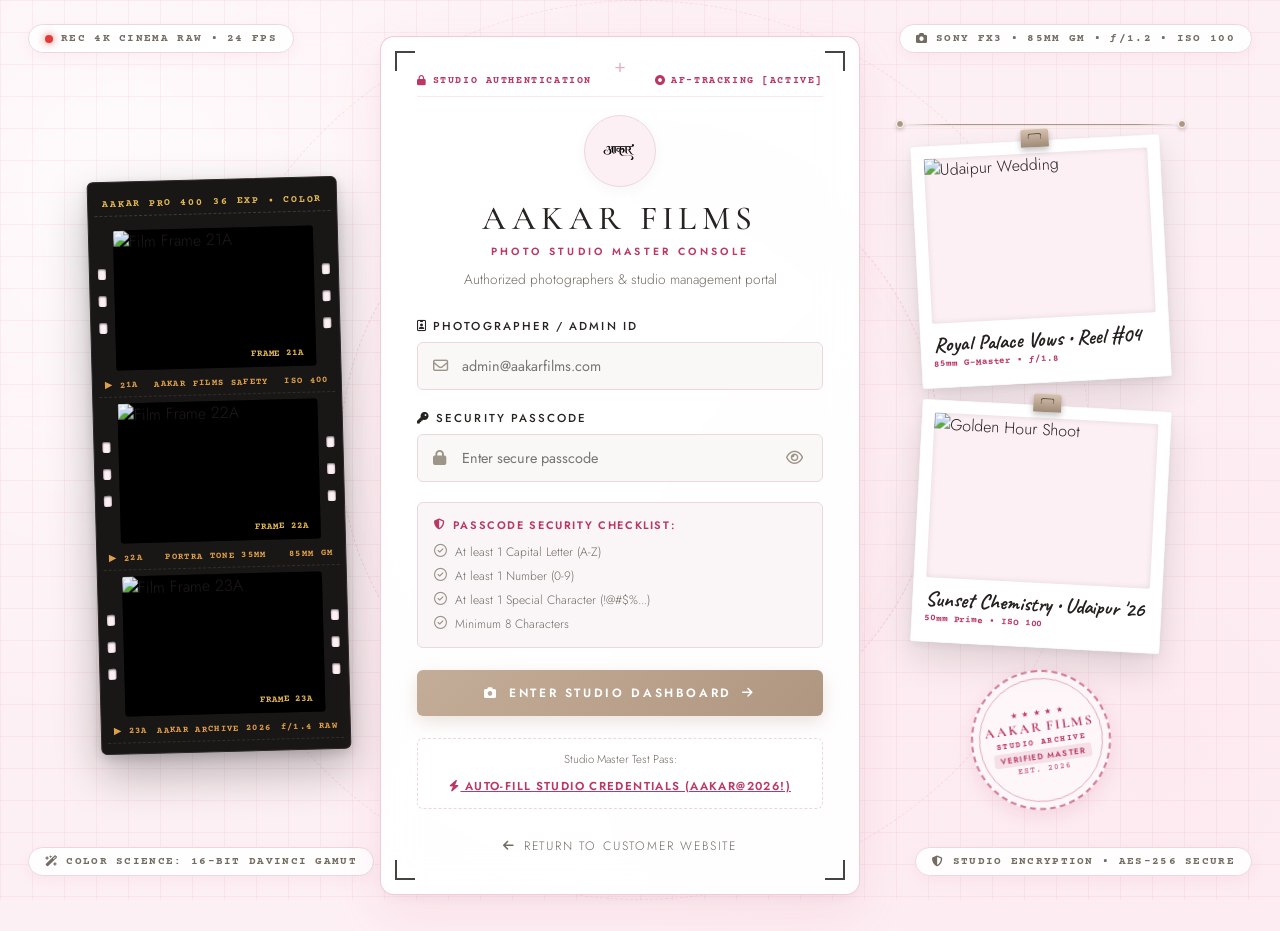
==== commit 8463cd12: "refactor: organize admin files into dedicated directory and update dashboard UI" ====
--- a/dashboard.html
+++ b/dashboard.html
@@ -3,7 +3,7 @@
 <head>
     <meta charset="UTF-8">
     <meta name="viewport" content="width=device-width, initial-scale=1.0">
-    <title>Admin Dashboard — AAKAR FILMS Studio Operations</title>
+    <title>Admin Dashboard — AAKAR FILMS</title>
     
     <!-- Google Fonts: Cormorant Garamond & Jost -->
     <link rel="preconnect" href="https://fonts.googleapis.com">
@@ -13,7 +13,7 @@
     <!-- Font Awesome Icons -->
     <link rel="stylesheet" href="https://cdnjs.cloudflare.com/ajax/libs/font-awesome/6.5.1/css/all.min.css">
     
-    <!-- Admin Dedicated Stylesheet -->
+    <!-- Admin Stylesheet -->
     <link rel="stylesheet" href="admin.css">
 </head>
 <body class="dashboard-body">
@@ -27,63 +27,38 @@
             <div class="sidebar-top">
                 <!-- Studio Brand Block -->
                 <div class="sidebar-brand">
-                    <img src="../assets/aakar-logo.jpg" alt="Aakar Films Logo" class="sidebar-logo-img">
-                    <div>
-                        <div class="sidebar-title">AAKAR</div>
+                    <img src="assets/aakar-logo.jpg" onerror="this.src='../assets/aakar-logo.jpg'; this.onerror=function(){this.src='aakar-logo.jpg';};" alt="Aakar Films Logo" class="sidebar-logo-img">
+                    <div class="brand-text-block">
+                        <span class="sidebar-title">AAKAR</span>
                         <span class="sidebar-subtitle">ADMIN PANEL</span>
                     </div>
                 </div>
 
-                <!-- Navigation Menu Tabs -->
+                <!-- Navigation Menu -->
                 <nav class="sidebar-menu">
-                    <span class="sidebar-section-label">STUDIO OPERATIONS</span>
+                    <span class="sidebar-section-label">WORKSPACE</span>
                     
-                    <!-- 1. Overview Tab -->
-                    <button type="button" class="nav-item tab-btn active" data-tab="tab-overview">
-                        <i class="fa-solid fa-chart-pie"></i>
-                        <span>Overview</span>
-                    </button>
-
-                    <!-- 2. Bookings & Inquiries CRM -->
-                    <button type="button" class="nav-item tab-btn" data-tab="tab-bookings">
-                        <i class="fa-solid fa-calendar-check"></i>
-                        <span>All Bookings</span>
-                        <span class="badge-tag" id="badgeBookingCount">0</span>
-                    </button>
-
-                    <!-- 3. Shoots Schedule Calendar -->
-                    <button type="button" class="nav-item tab-btn" data-tab="tab-schedule">
-                        <i class="fa-solid fa-camera-retro"></i>
-                        <span>Shoots Schedule</span>
-                    </button>
-
-                    <!-- 4. Packages & Pricing -->
-                    <button type="button" class="nav-item tab-btn" data-tab="tab-packages">
-                        <i class="fa-solid fa-gem"></i>
-                        <span>Studio Packages</span>
-                    </button>
-
-                    <!-- 5. Gear & Crew Status -->
-                    <button type="button" class="nav-item tab-btn" data-tab="tab-crew">
-                        <i class="fa-solid fa-film"></i>
-                        <span>Gear & Crew</span>
-                    </button>
+                    <!-- Admin Dashboard Workspace (Active) -->
+                    <a href="dashboard.html" class="nav-item active">
+                        <i class="fa-solid fa-layer-group"></i>
+                        <span>Admin Dashboard</span>
+                    </a>
 
                     <span class="sidebar-section-label">SWITCH VIEW</span>
 
-                    <!-- Return to Customer Site -->
-                    <a href="../index.html" class="nav-item nav-item-customer-highlight" title="Switch to Customer Website" target="_blank">
+                    <!-- Customer Dashboard Link (Opens Customer Multi-Slide Website) -->
+                    <a href="index.html" class="nav-item nav-item-customer-highlight" id="navCustomerDashboardLink" title="Switch to Customer Dashboard">
                         <i class="fa-solid fa-arrow-up-right-from-square"></i>
-                        <span>Customer Website</span>
+                        <span>Customer Dashboard</span>
                     </a>
                 </nav>
             </div>
 
-            <!-- Sidebar Footer with User Details & Logout -->
+            <!-- Sidebar Footer with User Profile & Logout -->
             <div class="sidebar-footer">
                 <div class="admin-user-pill">
                     <div class="user-avatar">
-                        <i class="fa-solid fa-camera"></i>
+                        <i class="fa-regular fa-user"></i>
                     </div>
                     <div class="user-meta">
                         <span class="user-name">Master Admin</span>
@@ -99,516 +74,55 @@
         </aside>
 
         <!-- ===================================================================
-             MAIN AREA: STUDIO DASHBOARD
+             MAIN AREA: ADMIN DASHBOARD WORKSPACE (CLEAN CANVAS)
              =================================================================== -->
         <main class="admin-main-container">
             
-            <!-- Global Dashboard Topbar -->
+            <!-- Workspace Topbar -->
             <header class="admin-topbar">
                 <div class="topbar-left">
-                    <div>
-                        <span class="topbar-kicker">STUDIO WORKSPACE & CRM</span>
-                        <h2 class="topbar-title" id="pageHeaderTitle">Studio Operations Hub</h2>
-                    </div>
+                    <h2 class="topbar-title">Admin Dashboard Workspace</h2>
                 </div>
                 <div class="topbar-right">
-                    <!-- Real-time Clock -->
-                    <div class="topbar-pill topbar-clock">
-                        <i class="fa-regular fa-clock"></i>
-                        <span id="liveClockText">Live Clock</span>
-                    </div>
-
-                    <!-- Quick Add Shoot Button -->
-                    <button type="button" class="btn-primary-action" id="btnOpenNewBookingModal">
-                        <i class="fa-solid fa-plus"></i>
-                        <span>New Booking</span>
-                    </button>
+                    <a href="index.html" class="btn-topbar-customer" id="topbarCustomerLink" target="_blank" title="Preview Customer Site">
+                        <i class="fa-regular fa-eye"></i>
+                        <span>Customer Site</span>
+                        <i class="fa-solid fa-arrow-up-right-from-square"></i>
+                    </a>
                 </div>
             </header>
 
-            <!-- Dashboard Dynamic Tab Views Container -->
+            <!-- Workspace Clean Canvas Area -->
             <div class="dashboard-content-area">
-
-                <!-- ===============================================================
-                     TAB 1: OVERVIEW & ANALYTICS (DEFAULT)
-                     =============================================================== -->
-                <section class="tab-pane active" id="tab-overview">
-                    
-                    <!-- KPI Metric Cards Grid -->
-                    <div class="kpi-metrics-grid">
-                        
-                        <!-- 1. Total Bookings -->
-                        <div class="metric-card">
-                            <div class="metric-header">
-                                <span class="metric-title">TOTAL BOOKINGS</span>
-                                <div class="metric-icon-box bg-rose-light">
-                                    <i class="fa-solid fa-calendar-check"></i>
-                                </div>
-                            </div>
-                            <div class="metric-value-row">
-                                <h3 class="metric-value" id="kpiTotalBookings">0</h3>
-                                <span class="metric-growth positive">
-                                    <i class="fa-solid fa-arrow-trend-up"></i> +18.4%
-                                </span>
-                            </div>
-                            <p class="metric-caption">Active inquiries & confirmed shoots</p>
+                <div class="admin-canvas-wrapper">
+                    <div class="admin-canvas-box">
+                        <div class="canvas-icon-badge">
+                            <span class="canvas-monogram">Aa</span>
                         </div>
-
-                        <!-- 2. Projected Revenue -->
-                        <div class="metric-card">
-                            <div class="metric-header">
-                                <span class="metric-title">PROJECTED REVENUE</span>
-                                <div class="metric-icon-box bg-gold-light">
-                                    <i class="fa-solid fa-indian-rupee-sign"></i>
-                                </div>
-                            </div>
-                            <div class="metric-value-row">
-                                <h3 class="metric-value" id="kpiRevenue">₹14.80 L</h3>
-                                <span class="metric-growth positive">
-                                    <i class="fa-solid fa-arrow-trend-up"></i> +24.1%
-                                </span>
-                            </div>
-                            <p class="metric-caption">Pipeline across wedding & destination shoots</p>
-                        </div>
-
-                        <!-- 3. Scheduled Shoots -->
-                        <div class="metric-card">
-                            <div class="metric-header">
-                                <span class="metric-title">UPCOMING SHOOTS</span>
-                                <div class="metric-icon-box bg-blue-light">
-                                    <i class="fa-solid fa-camera-retro"></i>
-                                </div>
-                            </div>
-                            <div class="metric-value-row">
-                                <h3 class="metric-value" id="kpiUpcomingCount">8</h3>
-                                <span class="metric-badge">This Month</span>
-                            </div>
-                            <p class="metric-caption">Udaipur, Jaipur & Studio 1</p>
-                        </div>
-
-                        <!-- 4. Pending Follow-ups -->
-                        <div class="metric-card">
-                            <div class="metric-header">
-                                <span class="metric-title">PENDING FOLLOW-UPS</span>
-                                <div class="metric-icon-box bg-pink-light">
-                                    <i class="fa-solid fa-bell"></i>
-                                </div>
-                            </div>
-                            <div class="metric-value-row">
-                                <h3 class="metric-value" id="kpiPendingCount">3</h3>
-                                <span class="metric-growth warning">Action Needed</span>
-                            </div>
-                            <p class="metric-caption">Recent web inquiries waiting reply</p>
-                        </div>
-
+                        <h1 class="canvas-title">Admin Dashboard Canvas</h1>
+                        <p class="canvas-desc">
+                            Aa blank page tamara custom admin dashboard mate ready chhe. Tame tamara custom widgets, statistics, booking management ke reports ahi add kari sako chho.
+                        </p>
                     </div>
-
-                    <!-- 2-Column Overview Layout -->
-                    <div class="overview-dual-grid">
-                        
-                        <!-- Left: Live Recent Bookings Table Preview -->
-                        <div class="dash-card bookings-overview-card">
-                            <div class="dash-card-header">
-                                <div>
-                                    <h4 class="card-heading">Recent Inquiries & Bookings</h4>
-                                    <p class="card-subheading">Latest leads captured from website & phone</p>
-                                </div>
-                                <button type="button" class="btn-text-action" id="btnGoToAllBookings">
-                                    <span>View All</span>
-                                    <i class="fa-solid fa-arrow-right"></i>
-                                </button>
-                            </div>
-                            
-                            <div class="table-responsive">
-                                <table class="studio-table" id="recentBookingsTable">
-                                    <thead>
-                                        <tr>
-                                            <th>Client</th>
-                                            <th>Shoot Type</th>
-                                            <th>Date & Venue</th>
-                                            <th>Status</th>
-                                            <th>Quick Action</th>
-                                        </tr>
-                                    </thead>
-                                    <tbody id="recentBookingsTbody">
-                                        <!-- Dynamically Populated by admin.js -->
-                                    </tbody>
-                                </table>
-                            </div>
-                        </div>
-
-                        <!-- Right Column: Category Distribution & Live Schedule -->
-                        <div class="dash-sidebar-col">
-                            
-                            <!-- Category Share Card -->
-                            <div class="dash-card">
-                                <div class="dash-card-header">
-                                    <h4 class="card-heading">Service Popularity</h4>
-                                    <span class="badge-tag">Season 2026</span>
-                                </div>
-                                
-                                <div class="category-bars-list">
-                                    <div class="cat-bar-item">
-                                        <div class="cat-bar-meta">
-                                            <span>Royal Wedding Cinema</span>
-                                            <span class="cat-pct">45%</span>
-                                        </div>
-                                        <div class="cat-progress"><div class="cat-fill" style="width: 45%;"></div></div>
-                                    </div>
-                                    <div class="cat-bar-item">
-                                        <div class="cat-bar-meta">
-                                            <span>Pre-Wedding Shoots</span>
-                                            <span class="cat-pct">30%</span>
-                                        </div>
-                                        <div class="cat-progress"><div class="cat-fill bg-rose" style="width: 30%;"></div></div>
-                                    </div>
-                                    <div class="cat-bar-item">
-                                        <div class="cat-bar-meta">
-                                            <span>Fashion & Editorial</span>
-                                            <span class="cat-pct">15%</span>
-                                        </div>
-                                        <div class="cat-progress"><div class="cat-fill bg-gold" style="width: 15%;"></div></div>
-                                    </div>
-                                    <div class="cat-bar-item">
-                                        <div class="cat-bar-meta">
-                                            <span>Maternity & Baby</span>
-                                            <span class="cat-pct">10%</span>
-                                        </div>
-                                        <div class="cat-progress"><div class="cat-fill bg-blue" style="width: 10%;"></div></div>
-                                    </div>
-                                </div>
-                            </div>
-
-                            <!-- Direct WhatsApp Fast Lead Follow-up -->
-                            <div class="dash-card whatsapp-hub-card">
-                                <div class="wa-hub-header">
-                                    <i class="fa-brands fa-whatsapp wa-big-icon"></i>
-                                    <div>
-                                        <h5>Instant Client Connect</h5>
-                                        <p>Send customized shoot quote or greeting directly</p>
-                                    </div>
-                                </div>
-                                <div class="wa-hub-input-row">
-                                    <input type="tel" id="waDirectPhone" placeholder="Enter Client Mobile (10-digit)" class="wa-input">
-                                    <button type="button" class="btn-wa-send" id="btnSendDirectWa">
-                                        <i class="fa-solid fa-paper-plane"></i>
-                                    </button>
-                                </div>
-                            </div>
-
-                        </div>
-
-                    </div>
-
-                </section>
-
-                <!-- ===============================================================
-                     TAB 2: ALL BOOKINGS & INQUIRIES (FULL CRM TABLE)
-                     =============================================================== -->
-                <section class="tab-pane" id="tab-bookings">
-                    
-                    <div class="dash-card full-table-card">
-                        
-                        <!-- Filter & Action Bar -->
-                        <div class="table-toolbar">
-                            <div class="toolbar-search">
-                                <i class="fa-solid fa-magnifying-glass search-icon"></i>
-                                <input type="text" id="bookingSearchInput" placeholder="Search by client name, mobile or city..." class="search-input">
-                            </div>
-
-                            <div class="toolbar-filters">
-                                <!-- Category Filter -->
-                                <select id="filterCategory" class="filter-select">
-                                    <option value="ALL">All Categories</option>
-                                    <option value="Wedding Photography">Wedding Photography</option>
-                                    <option value="Pre-Wedding Shoot">Pre-Wedding Shoot</option>
-                                    <option value="Maternity Photography">Maternity Photography</option>
-                                    <option value="Baby Shower Shoot">Baby Shower Shoot</option>
-                                    <option value="Fashion & Editorial">Fashion & Editorial</option>
-                                    <option value="Cinematic Films">Cinematic Films</option>
-                                </select>
-
-                                <!-- Status Filter -->
-                                <select id="filterStatus" class="filter-select">
-                                    <option value="ALL">All Status</option>
-                                    <option value="Confirmed">Confirmed</option>
-                                    <option value="Pending">Pending</option>
-                                    <option value="Completed">Completed</option>
-                                </select>
-
-                                <!-- Export CSV -->
-                                <button type="button" class="btn-secondary-action" id="btnExportCsv" title="Export to CSV Spreadsheet">
-                                    <i class="fa-solid fa-file-excel"></i>
-                                    <span>Export CSV</span>
-                                </button>
-                            </div>
-                        </div>
-
-                        <!-- Full CRM Table -->
-                        <div class="table-responsive">
-                            <table class="studio-table" id="allBookingsTable">
-                                <thead>
-                                    <tr>
-                                        <th>Booking ID</th>
-                                        <th>Client Name & Phone</th>
-                                        <th>Service Category</th>
-                                        <th>Date & Location</th>
-                                        <th>Est. Amount</th>
-                                        <th>Status</th>
-                                        <th>Actions</th>
-                                    </tr>
-                                </thead>
-                                <tbody id="allBookingsTbody">
-                                    <!-- Populated via admin.js -->
-                                </tbody>
-                            </table>
-                        </div>
-
-                    </div>
-
-                </section>
-
-                <!-- ===============================================================
-                     TAB 3: SHOOTS SCHEDULE CALENDAR
-                     =============================================================== -->
-                <section class="tab-pane" id="tab-schedule">
-                    <div class="schedule-grid" id="scheduleListContainer">
-                        <!-- Populated by admin.js with upcoming production shoots -->
-                    </div>
-                </section>
-
-                <!-- ===============================================================
-                     TAB 4: STUDIO PACKAGES & RATES
-                     =============================================================== -->
-                <section class="tab-pane" id="tab-packages">
-                    <div class="packages-grid">
-                        
-                        <!-- 1. Royal Wedding Package -->
-                        <div class="package-card featured">
-                            <div class="package-badge">MOST POPULAR</div>
-                            <h3 class="package-name">Royal Wedding Cinema</h3>
-                            <div class="package-price">₹3,50,000<span>/ Event</span></div>
-                            <p class="package-desc">Complete 3-day royal wedding coverage with cinema lenses and full master deliverables.</p>
-                            <ul class="package-features">
-                                <li><i class="fa-solid fa-check"></i> 2 Traditional + 2 Candid Cinematographers</li>
-                                <li><i class="fa-solid fa-check"></i> 4K Drone Aerial Coverage</li>
-                                <li><i class="fa-solid fa-check"></i> 3-5 Minute Teaser & 45 Min Full Film</li>
-                                <li><i class="fa-solid fa-check"></i> 2 Luxury Premium Hardcover Albums</li>
-                            </ul>
-                        </div>
-
-                        <!-- 2. Pre-Wedding Destination -->
-                        <div class="package-card">
-                            <h3 class="package-name">Pre-Wedding Destination</h3>
-                            <div class="package-price">₹1,20,000<span>/ 2 Days</span></div>
-                            <p class="package-desc">Exquisite cinematic love story shoot at destination palaces, beaches or mountain landscapes.</p>
-                            <ul class="package-features">
-                                <li><i class="fa-solid fa-check"></i> 2 Senior Cinematographers & Gimbals</li>
-                                <li><i class="fa-solid fa-check"></i> 4K Drone Cinematography</li>
-                                <li><i class="fa-solid fa-check"></i> 50 Fine-Art Retouched Portraits</li>
-                                <li><i class="fa-solid fa-check"></i> 1 Romantic Teaser Video (Reel & 4K)</li>
-                            </ul>
-                        </div>
-
-                        <!-- 3. Fashion & Editorial -->
-                        <div class="package-card">
-                            <h3 class="package-name">Fashion & Editorial</h3>
-                            <div class="package-price">₹85,000<span>/ Day</span></div>
-                            <p class="package-desc">Designer lookbooks, magazine editorials, model portfolios and commercial campaigns.</p>
-                            <ul class="package-features">
-                                <li><i class="fa-solid fa-check"></i> Studio Lighting Setup & Profoto Strobes</li>
-                                <li><i class="fa-solid fa-check"></i> High-End Skin & Fabric Retouching</li>
-                                <li><i class="fa-solid fa-check"></i> 30 Final Commercial Ready Assets</li>
-                                <li><i class="fa-solid fa-check"></i> Behind The Scenes Reel</li>
-                            </ul>
-                        </div>
-
-                        <!-- 4. Maternity & Baby -->
-                        <div class="package-card">
-                            <h3 class="package-name">Maternity & Newborn</h3>
-                            <div class="package-price">₹45,000<span>/ Session</span></div>
-                            <p class="package-desc">Gentle, luminous indoor studio session celebrating the timeless glow of motherhood.</p>
-                            <ul class="package-features">
-                                <li><i class="fa-solid fa-check"></i> 3 Wardrobe Changes & Studio Props</li>
-                                <li><i class="fa-solid fa-check"></i> 25 Color-Graded Fine Art Prints</li>
-                                <li><i class="fa-solid fa-check"></i> Digital High-Res Gallery Access</li>
-                                <li><i class="fa-solid fa-check"></i> Family & Partner Portraits Included</li>
-                            </ul>
-                        </div>
-
-                    </div>
-                </section>
-
-                <!-- ===============================================================
-                     TAB 5: GEAR & CREW INVENTORY
-                     =============================================================== -->
-                <section class="tab-pane" id="tab-crew">
-                    <div class="crew-dual-grid">
-                        
-                        <!-- Gear Equipment Status -->
-                        <div class="dash-card">
-                            <div class="dash-card-header">
-                                <h4 class="card-heading">Camera & Drone Inventory</h4>
-                                <span class="badge-tag">Checked Today</span>
-                            </div>
-                            <div class="gear-list">
-                                <div class="gear-row">
-                                    <div class="gear-meta">
-                                        <i class="fa-solid fa-video gear-icon"></i>
-                                        <div>
-                                            <strong>Sony FX6 Full-Frame Cinema Line</strong>
-                                            <span>Primary Wedding & Narrative Rig</span>
-                                        </div>
-                                    </div>
-                                    <span class="gear-status status-ready">Ready on Field</span>
-                                </div>
-                                <div class="gear-row">
-                                    <div class="gear-meta">
-                                        <i class="fa-solid fa-camera gear-icon"></i>
-                                        <div>
-                                            <strong>Sony Alpha 7S III (x2 Units)</strong>
-                                            <span>Low-Light Candid & S-Log3</span>
-                                        </div>
-                                    </div>
-                                    <span class="gear-status status-ready">Calibrated</span>
-                                </div>
-                                <div class="gear-row">
-                                    <div class="gear-meta">
-                                        <i class="fa-solid fa-helicopter gear-icon"></i>
-                                        <div>
-                                            <strong>DJI Inspire 3 & Mavic 3 Pro</strong>
-                                            <span>8K Aerial Cinematography</span>
-                                        </div>
-                                    </div>
-                                    <span class="gear-status status-ready">Batteries 100%</span>
-                                </div>
-                                <div class="gear-row">
-                                    <div class="gear-meta">
-                                        <i class="fa-solid fa-lightbulb gear-icon"></i>
-                                        <div>
-                                            <strong>Aputure 600d & Amaran RGB Tubes</strong>
-                                            <span>Studio Ambient & Color Kit</span>
-                                        </div>
-                                    </div>
-                                    <span class="gear-status status-ready">In Studio 1</span>
-                                </div>
-                            </div>
-                        </div>
-
-                        <!-- Lead Photographers & Editors Roster -->
-                        <div class="dash-card">
-                            <div class="dash-card-header">
-                                <h4 class="card-heading">Creative Team & Roster</h4>
-                                <span class="badge-tag">5 Active Artists</span>
-                            </div>
-                            <div class="crew-list">
-                                <div class="crew-item">
-                                    <div class="crew-avatar">H</div>
-                                    <div class="crew-details">
-                                        <strong>Herik Navdiwala</strong>
-                                        <span>Founder & Lead Director of Photography</span>
-                                    </div>
-                                    <span class="crew-role">Director</span>
-                                </div>
-                                <div class="crew-item">
-                                    <div class="crew-avatar">V</div>
-                                    <div class="crew-details">
-                                        <strong>Vikram Rathore</strong>
-                                        <span>Senior Candid Wedding Photographer</span>
-                                    </div>
-                                    <span class="crew-role">Candid Lead</span>
-                                </div>
-                                <div class="crew-item">
-                                    <div class="crew-avatar">P</div>
-                                    <div class="crew-details">
-                                        <strong>Pooja Shah</strong>
-                                        <span>Fashion & Maternity Specialist</span>
-                                    </div>
-                                    <span class="crew-role">Portraitist</span>
-                                </div>
-                                <div class="crew-item">
-                                    <div class="crew-avatar">A</div>
-                                    <div class="crew-details">
-                                        <strong>Aniket Verma</strong>
-                                        <span>Lead Colorist & Film Editor</span>
-                                    </div>
-                                    <span class="crew-role">Post-Production</span>
-                                </div>
-                            </div>
-                        </div>
-
-                    </div>
-                </section>
-
+                </div>
             </div>
 
         </main>
 
     </div>
 
-    <!-- =======================================================================
-         MODAL: ADD NEW BOOKING / INQUIRY (FOR ADMIN)
-         ======================================================================= -->
-    <div class="admin-modal-backdrop" id="newBookingModal">
-        <div class="admin-modal-card">
-            <div class="modal-card-header">
-                <h3><i class="fa-solid fa-calendar-plus"></i> New Shoot Booking / Inquiry</h3>
-                <button type="button" class="btn-modal-close" id="btnCloseNewBookingModal">&times;</button>
-            </div>
-            
-            <form id="newBookingForm" class="modal-form">
-                <div class="modal-form-row">
-                    <div class="form-group">
-                        <label class="form-label">Client Full Name *</label>
-                        <input type="text" id="mClientName" required placeholder="e.g. Aryan & Riya" class="form-input">
-                    </div>
-                    <div class="form-group">
-                        <label class="form-label">Client Mobile / WhatsApp *</label>
-                        <input type="tel" id="mClientPhone" required placeholder="e.g. 9876543210" class="form-input">
-                    </div>
-                </div>
-
-                <div class="modal-form-row">
-                    <div class="form-group">
-                        <label class="form-label">Shoot Category *</label>
-                        <select id="mShootType" required class="form-input form-select">
-                            <option value="Wedding Photography">Wedding Photography</option>
-                            <option value="Pre-Wedding Shoot">Pre-Wedding Shoot</option>
-                            <option value="Maternity Photography">Maternity Photography</option>
-                            <option value="Baby Shower Shoot">Baby Shower Shoot</option>
-                            <option value="Fashion & Editorial">Fashion & Editorial</option>
-                            <option value="Cinematic Films">Cinematic Films</option>
-                        </select>
-                    </div>
-                    <div class="form-group">
-                        <label class="form-label">Shoot Date *</label>
-                        <input type="date" id="mShootDate" required class="form-input">
-                    </div>
-                </div>
-
-                <div class="modal-form-row">
-                    <div class="form-group">
-                        <label class="form-label">Venue / City / Location</label>
-                        <input type="text" id="mLocation" placeholder="e.g. Udaipur City Palace, Rajasthan" class="form-input">
-                    </div>
-                    <div class="form-group">
-                        <label class="form-label">Est. Budget / Package (₹)</label>
-                        <input type="text" id="mBudget" placeholder="e.g. ₹1,50,000" class="form-input">
-                    </div>
-                </div>
-
-                <div class="modal-form-actions">
-                    <button type="button" class="btn-cancel" id="btnCancelBookingModal">Cancel</button>
-                    <button type="submit" class="btn-confirm-save">
-                        <i class="fa-solid fa-check"></i>
-                        <span>Save Booking</span>
-                    </button>
-                </div>
-            </form>
-        </div>
-    </div>
-
-    <!-- Admin Dedicated Logic -->
+    <!-- Admin Logic -->
     <script src="admin.js"></script>
+    <script>
+        // Ensure customer links work whether opened from /admin/ or root
+        document.addEventListener('DOMContentLoaded', () => {
+            const isSubdir = window.location.pathname.includes('/admin');
+            const targetCustomerHref = isSubdir ? '../index.html' : 'index.html';
+            const navLink = document.getElementById('navCustomerDashboardLink');
+            if (navLink) navLink.setAttribute('href', targetCustomerHref);
+            const topLink = document.getElementById('topbarCustomerLink');
+            if (topLink) topLink.setAttribute('href', targetCustomerHref);
+        });
+    </script>
 </body>
 </html>
--- a/admin.css
+++ b/admin.css
@@ -87,6 +87,89 @@
     z-index: 1;
 }
 
+/* Floating Photography HUD Badges in Corners */
+.studio-floating-hud {
+    position: fixed;
+    z-index: 6;
+    display: inline-flex;
+    align-items: center;
+    gap: 8px;
+    padding: 7px 16px;
+    background: rgba(255, 255, 255, 0.9);
+    backdrop-filter: blur(10px);
+    border: 1px solid var(--color-border);
+    border-radius: 20px;
+    font-family: 'Courier Prime', monospace;
+    font-size: 0.68rem;
+    font-weight: 700;
+    letter-spacing: 0.12em;
+    color: var(--color-text-muted);
+    box-shadow: 0 4px 14px rgba(222, 104, 142, 0.08);
+    pointer-events: none;
+    transition: var(--transition);
+}
+
+.hud-top-left {
+    top: 24px;
+    left: 28px;
+}
+
+.hud-top-right {
+    top: 24px;
+    right: 28px;
+}
+
+.hud-bottom-left {
+    bottom: 24px;
+    left: 28px;
+}
+
+.hud-bottom-right {
+    bottom: 24px;
+    right: 28px;
+}
+
+.hud-rec-dot {
+    width: 8px;
+    height: 8px;
+    border-radius: 50%;
+    background-color: #E53935;
+    box-shadow: 0 0 8px rgba(229, 57, 53, 0.8);
+    animation: blinkRec 1.2s infinite ease-in-out;
+}
+
+@keyframes blinkRec {
+    0%, 100% { opacity: 1; transform: scale(1); }
+    50% { opacity: 0.3; transform: scale(0.8); }
+}
+
+/* Optical Concentric Lens Rings */
+.ambient-lens-ring {
+    position: fixed;
+    border-radius: 50%;
+    border: 1px dashed rgba(222, 104, 142, 0.22);
+    pointer-events: none;
+    z-index: 2;
+}
+
+.lens-ring-1 {
+    width: 600px;
+    height: 600px;
+    top: 50%;
+    left: 50%;
+    transform: translate(-50%, -50%);
+    box-shadow: inset 0 0 60px rgba(222, 104, 142, 0.03);
+}
+
+.lens-ring-2 {
+    width: 900px;
+    height: 900px;
+    top: 50%;
+    left: 50%;
+    transform: translate(-50%, -50%);
+    border-color: rgba(222, 104, 142, 0.14);
+}
+
 /* Stage Wrapper */
 .studio-stage-wrapper {
     position: relative;
@@ -1122,6 +1205,96 @@
     padding: 28px 32px 50px;
 }
 
+/* ==========================================================================
+   CLEAN ADMIN DASHBOARD CANVAS (Exact match to user's requested workspace)
+   ========================================================================== */
+.admin-canvas-wrapper {
+    width: 100%;
+    min-height: calc(100vh - 140px);
+    display: flex;
+    align-items: center;
+    justify-content: center;
+    padding: 20px;
+}
+
+.admin-canvas-box {
+    width: 100%;
+    max-width: 960px;
+    background: #FFFFFF;
+    border: 2px dashed rgba(222, 104, 142, 0.45);
+    border-radius: 18px;
+    padding: 85px 40px;
+    text-align: center;
+    box-shadow: 0 10px 30px rgba(222, 104, 142, 0.05);
+    transition: var(--transition);
+}
+
+.admin-canvas-box:hover {
+    border-color: var(--color-rose);
+    box-shadow: 0 16px 45px rgba(222, 104, 142, 0.12);
+}
+
+.canvas-icon-badge {
+    width: 84px;
+    height: 84px;
+    border-radius: 50%;
+    background: linear-gradient(135deg, #FDF0F4 0%, #FCE8EE 100%);
+    border: 1px solid var(--color-border);
+    display: flex;
+    align-items: center;
+    justify-content: center;
+    margin: 0 auto 24px;
+    box-shadow: 0 6px 18px rgba(222, 104, 142, 0.15);
+}
+
+.canvas-monogram {
+    font-family: var(--font-serif);
+    font-size: 2.2rem;
+    font-weight: 600;
+    font-style: italic;
+    color: var(--color-rose-dark);
+}
+
+.canvas-title {
+    font-family: var(--font-serif);
+    font-size: 2.3rem;
+    font-weight: 500;
+    color: var(--color-text-main);
+    letter-spacing: 0.04em;
+    margin-bottom: 12px;
+}
+
+.canvas-desc {
+    font-size: 0.95rem;
+    color: var(--color-text-muted);
+    max-width: 620px;
+    margin: 0 auto;
+    line-height: 1.7;
+}
+
+.btn-topbar-customer {
+    display: inline-flex;
+    align-items: center;
+    gap: 8px;
+    padding: 8px 18px;
+    background: linear-gradient(135deg, #FFFFFF 0%, #FFF5F8 100%);
+    border: 1px solid var(--color-rose);
+    color: var(--color-rose-dark);
+    font-size: 0.78rem;
+    font-weight: 600;
+    letter-spacing: 0.08em;
+    border-radius: 20px;
+    transition: var(--transition);
+    box-shadow: 0 2px 8px rgba(222, 104, 142, 0.12);
+}
+
+.btn-topbar-customer:hover {
+    background: linear-gradient(135deg, var(--color-rose) 0%, var(--color-rose-dark) 100%);
+    color: #FFFFFF;
+    border-color: var(--color-rose-dark);
+    box-shadow: 0 4px 14px rgba(222, 104, 142, 0.3);
+}
+
 .tab-pane {
     display: none;
     animation: fadeInTab 0.35s ease forwards;
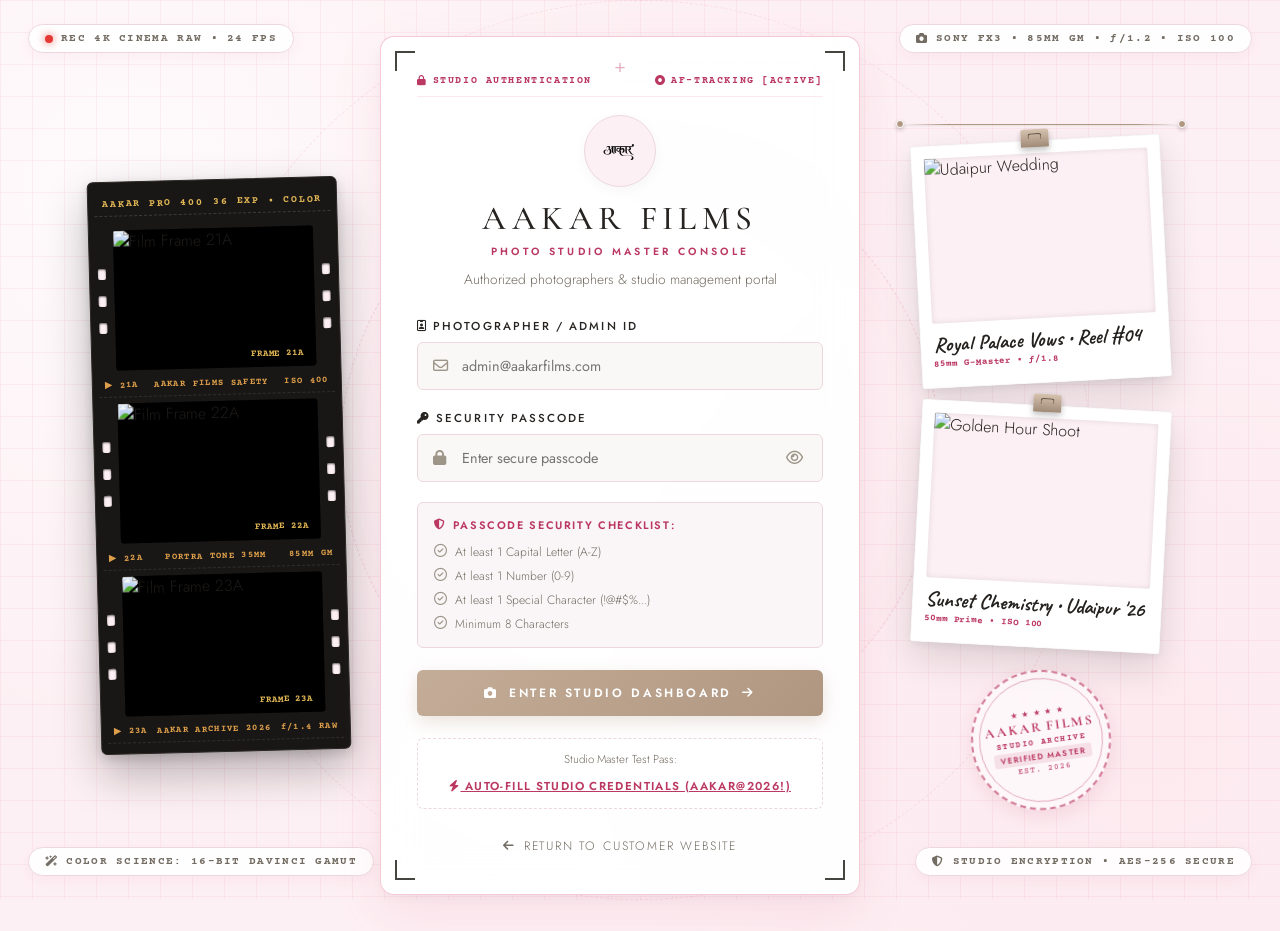
==== commit dc9656cd: "feat: add ultra-luxurious glassmorphism styling and interactive effects to admin dashboard" ====
--- a/dashboard.html
+++ b/dashboard.html
@@ -3,7 +3,7 @@
 <head>
     <meta charset="UTF-8">
     <meta name="viewport" content="width=device-width, initial-scale=1.0">
-    <title>Admin Dashboard — AAKAR FILMS</title>
+    <title>Admin Dashboard — AAKAR FILMS Studio Operations</title>
     
     <!-- Google Fonts: Cormorant Garamond & Jost -->
     <link rel="preconnect" href="https://fonts.googleapis.com">
@@ -13,7 +13,7 @@
     <!-- Font Awesome Icons -->
     <link rel="stylesheet" href="https://cdnjs.cloudflare.com/ajax/libs/font-awesome/6.5.1/css/all.min.css">
     
-    <!-- Admin Stylesheet -->
+    <!-- Admin Dedicated Stylesheet -->
     <link rel="stylesheet" href="admin.css">
 </head>
 <body class="dashboard-body">
@@ -34,31 +34,56 @@
                     </div>
                 </div>
 
-                <!-- Navigation Menu -->
+                <!-- Navigation Menu Tabs -->
                 <nav class="sidebar-menu">
-                    <span class="sidebar-section-label">WORKSPACE</span>
+                    <span class="sidebar-section-label">STUDIO OPERATIONS</span>
                     
-                    <!-- Admin Dashboard Workspace (Active) -->
-                    <a href="dashboard.html" class="nav-item active">
-                        <i class="fa-solid fa-layer-group"></i>
-                        <span>Admin Dashboard</span>
-                    </a>
+                    <!-- 1. Overview Tab -->
+                    <button type="button" class="nav-item tab-btn active" data-tab="tab-overview">
+                        <i class="fa-solid fa-chart-pie"></i>
+                        <span>Overview</span>
+                    </button>
+
+                    <!-- 2. Bookings & Inquiries CRM -->
+                    <button type="button" class="nav-item tab-btn" data-tab="tab-bookings">
+                        <i class="fa-solid fa-calendar-check"></i>
+                        <span>All Bookings</span>
+                        <span class="badge-tag" id="badgeBookingCount">0</span>
+                    </button>
+
+                    <!-- 3. Shoots Schedule Calendar -->
+                    <button type="button" class="nav-item tab-btn" data-tab="tab-schedule">
+                        <i class="fa-solid fa-camera-retro"></i>
+                        <span>Shoots Schedule</span>
+                    </button>
+
+                    <!-- 4. Studio Packages -->
+                    <button type="button" class="nav-item tab-btn" data-tab="tab-packages">
+                        <i class="fa-solid fa-gem"></i>
+                        <span>Studio Packages</span>
+                    </button>
+
+                    <!-- 5. Gear & Crew Status -->
+                    <button type="button" class="nav-item tab-btn" data-tab="tab-crew">
+                        <i class="fa-solid fa-film"></i>
+                        <span>Gear & Crew</span>
+                    </button>
 
                     <span class="sidebar-section-label">SWITCH VIEW</span>
 
-                    <!-- Customer Dashboard Link (Opens Customer Multi-Slide Website) -->
-                    <a href="index.html" class="nav-item nav-item-customer-highlight" id="navCustomerDashboardLink" title="Switch to Customer Dashboard">
+                    <!-- Return to Customer Site -->
+                    <a href="index.html" class="nav-item nav-item-customer-highlight" id="navCustomerDashboardLink" title="Switch to Customer Website" target="_blank">
                         <i class="fa-solid fa-arrow-up-right-from-square"></i>
                         <span>Customer Dashboard</span>
                     </a>
                 </nav>
             </div>
 
-            <!-- Sidebar Footer with User Profile & Logout -->
+            <!-- Sidebar Footer with User Details & Logout -->
             <div class="sidebar-footer">
                 <div class="admin-user-pill">
                     <div class="user-avatar">
-                        <i class="fa-regular fa-user"></i>
+                        <i class="fa-solid fa-camera"></i>
                     </div>
                     <div class="user-meta">
                         <span class="user-name">Master Admin</span>
@@ -74,17 +99,33 @@
         </aside>
 
         <!-- ===================================================================
-             MAIN AREA: ADMIN DASHBOARD WORKSPACE (CLEAN CANVAS)
+             MAIN AREA: STUDIO DASHBOARD
              =================================================================== -->
         <main class="admin-main-container">
             
-            <!-- Workspace Topbar -->
+            <!-- Global Dashboard Topbar -->
             <header class="admin-topbar">
                 <div class="topbar-left">
-                    <h2 class="topbar-title">Admin Dashboard Workspace</h2>
+                    <div>
+                        <span class="topbar-kicker">STUDIO WORKSPACE & CRM</span>
+                        <h2 class="topbar-title" id="pageHeaderTitle">Studio Operations Hub</h2>
+                    </div>
                 </div>
                 <div class="topbar-right">
-                    <a href="index.html" class="btn-topbar-customer" id="topbarCustomerLink" target="_blank" title="Preview Customer Site">
+                    <!-- Real-time Clock -->
+                    <div class="topbar-clock">
+                        <i class="fa-regular fa-clock"></i>
+                        <span id="liveClockText">Live Clock</span>
+                    </div>
+
+                    <!-- Quick Add Shoot Button -->
+                    <button type="button" class="btn-primary-action" id="btnOpenNewBookingModal">
+                        <i class="fa-solid fa-plus"></i>
+                        <span>New Booking</span>
+                    </button>
+
+                    <!-- Customer Site Button -->
+                    <a href="index.html" class="btn-topbar-customer" id="topbarCustomerLink" target="_blank" title="View Customer Website">
                         <i class="fa-regular fa-eye"></i>
                         <span>Customer Site</span>
                         <i class="fa-solid fa-arrow-up-right-from-square"></i>
@@ -92,23 +133,656 @@
                 </div>
             </header>
 
-            <!-- Workspace Clean Canvas Area -->
+            <!-- Dashboard Dynamic Tab Views Container -->
             <div class="dashboard-content-area">
-                <div class="admin-canvas-wrapper">
-                    <div class="admin-canvas-box">
-                        <div class="canvas-icon-badge">
-                            <span class="canvas-monogram">Aa</span>
-                        </div>
-                        <h1 class="canvas-title">Admin Dashboard Canvas</h1>
-                        <p class="canvas-desc">
-                            Aa blank page tamara custom admin dashboard mate ready chhe. Tame tamara custom widgets, statistics, booking management ke reports ahi add kari sako chho.
-                        </p>
+
+                <!-- ===============================================================
+                     TAB 1: OVERVIEW & ANALYTICS (DEFAULT)
+                     =============================================================== -->
+                <section class="tab-pane active" id="tab-overview">
+                    
+                    <!-- KPI Metric Cards Grid -->
+                    <div class="kpi-metrics-grid">
+                        
+                        <!-- 1. Total Bookings -->
+                        <div class="metric-card">
+                            <div class="metric-header">
+                                <span class="metric-title">TOTAL INQUIRIES</span>
+                                <div class="metric-icon-box bg-rose-light">
+                                    <i class="fa-solid fa-calendar-check"></i>
+                                </div>
+                            </div>
+                            <div class="metric-value-row">
+                                <h3 class="metric-value" id="kpiTotalBookings">0</h3>
+                                <span class="metric-growth positive"><i class="fa-solid fa-arrow-trend-up"></i> +18%</span>
+                            </div>
+                            <p class="metric-caption">Active inquiries & dates reserved</p>
+                        </div>
+
+                        <!-- 2. Confirmed Revenue -->
+                        <div class="metric-card">
+                            <div class="metric-header">
+                                <span class="metric-title">PIPELINE VALUE</span>
+                                <div class="metric-icon-box bg-gold-light">
+                                    <i class="fa-solid fa-coins"></i>
+                                </div>
+                            </div>
+                            <div class="metric-value-row">
+                                <h3 class="metric-value" id="kpiTotalRevenue">₹0</h3>
+                                <span class="metric-badge">Season 2026</span>
+                            </div>
+                            <p class="metric-caption">Estimated booked assignments</p>
+                        </div>
+
+                        <!-- 3. Scheduled Shoots -->
+                        <div class="metric-card">
+                            <div class="metric-header">
+                                <span class="metric-title">UPCOMING SHOOTS</span>
+                                <div class="metric-icon-box bg-blue-light">
+                                    <i class="fa-solid fa-camera"></i>
+                                </div>
+                            </div>
+                            <div class="metric-value-row">
+                                <h3 class="metric-value" id="kpiShootsThisMonth">0</h3>
+                                <span class="metric-growth positive">On Schedule</span>
+                            </div>
+                            <p class="metric-caption">Confirmed dates in calendar</p>
+                        </div>
+
+                        <!-- 4. Client Satisfaction -->
+                        <div class="metric-card">
+                            <div class="metric-header">
+                                <span class="metric-title">CLIENT RATING</span>
+                                <div class="metric-icon-box bg-pink-light">
+                                    <i class="fa-solid fa-star"></i>
+                                </div>
+                            </div>
+                            <div class="metric-value-row">
+                                <h3 class="metric-value">4.95</h3>
+                                <span class="metric-growth positive">★★★★★</span>
+                            </div>
+                            <p class="metric-caption">Based on 140+ couple reviews</p>
+                        </div>
+
+                    </div>
+
+                    <!-- Dual Grid: Recent Bookings Table & Studio Call Sheet -->
+                    <div class="overview-dual-grid">
+                        
+                        <!-- Left: Recent 5 Bookings Table -->
+                        <div class="dash-card">
+                            <div class="dash-card-header">
+                                <div>
+                                    <h4 class="card-heading">Recent Booking Inquiries</h4>
+                                    <p class="card-subheading">Latest inquiries captured from customer website</p>
+                                </div>
+                                <button type="button" class="btn-text-action" id="btnViewAllBookings">
+                                    <span>View All</span>
+                                    <i class="fa-solid fa-arrow-right"></i>
+                                </button>
+                            </div>
+
+                            <div class="table-responsive">
+                                <table class="studio-table">
+                                    <thead>
+                                        <tr>
+                                            <th>Client</th>
+                                            <th>Shoot Type</th>
+                                            <th>Date</th>
+                                            <th>Status</th>
+                                            <th>Actions</th>
+                                        </tr>
+                                    </thead>
+                                    <tbody id="overviewRecentTableBody">
+                                        <!-- Dynamically generated rows -->
+                                    </tbody>
+                                </table>
+                            </div>
+                        </div>
+
+                        <!-- Right Column: Call Sheet & Studio Target -->
+                        <div>
+                            <!-- Today's Studio Call Sheet -->
+                            <div class="dash-card">
+                                <div class="dash-card-header">
+                                    <div>
+                                        <h4 class="card-heading">Today's Call Sheet</h4>
+                                        <p class="card-subheading">Active production & crew assignment</p>
+                                    </div>
+                                    <span class="metric-badge" style="background:#E8F5E9; color:#2E7D32;">LIVE</span>
+                                </div>
+
+                                <div class="schedule-meta" style="margin-bottom: 0;">
+                                    <span><i class="fa-solid fa-crown" style="color:var(--color-rose-dark);"></i> <strong>Dev & Riya Royal Wedding</strong></span>
+                                    <span><i class="fa-solid fa-location-dot"></i> The Oberoi Udaivilas, Udaipur</span>
+                                    <span><i class="fa-solid fa-user-tie"></i> Lead: Chaitya Koradiya (+91 63548 96783)</span>
+                                    <span><i class="fa-solid fa-helicopter"></i> Drone Master: Shrey Doshi (+91 76219 87470)</span>
+                                    <span><i class="fa-solid fa-film"></i> Gear: Sony FX3 4K + 85mm GM + Mavic 3 Cine</span>
+                                </div>
+                            </div>
+
+                            <!-- Category Volume Distribution -->
+                            <div class="dash-card">
+                                <div class="dash-card-header">
+                                    <div>
+                                        <h4 class="card-heading">Service Distribution</h4>
+                                        <p class="card-subheading">Demand across photography categories</p>
+                                    </div>
+                                </div>
+
+                                <div class="category-bars-list">
+                                    <div class="cat-bar-item">
+                                        <div class="cat-bar-meta">
+                                            <span>Royal Wedding Photography</span>
+                                            <span class="cat-pct">54%</span>
+                                        </div>
+                                        <div class="cat-progress">
+                                            <div class="cat-fill" style="width: 54%;"></div>
+                                        </div>
+                                    </div>
+
+                                    <div class="cat-bar-item">
+                                        <div class="cat-bar-meta">
+                                            <span>Pre-Wedding Cinematic Shoots</span>
+                                            <span class="cat-pct">28%</span>
+                                        </div>
+                                        <div class="cat-progress">
+                                            <div class="cat-fill bg-rose" style="width: 28%;"></div>
+                                        </div>
+                                    </div>
+
+                                    <div class="cat-bar-item">
+                                        <div class="cat-bar-meta">
+                                            <span>Maternity & Baby Milestones</span>
+                                            <span class="cat-pct">12%</span>
+                                        </div>
+                                        <div class="cat-progress">
+                                            <div class="cat-fill bg-gold" style="width: 12%;"></div>
+                                        </div>
+                                    </div>
+
+                                    <div class="cat-bar-item">
+                                        <div class="cat-bar-meta">
+                                            <span>Fashion & Commercial Editorial</span>
+                                            <span class="cat-pct">6%</span>
+                                        </div>
+                                        <div class="cat-progress">
+                                            <div class="cat-fill bg-blue" style="width: 6%;"></div>
+                                        </div>
+                                    </div>
+                                </div>
+                            </div>
+
+                            <!-- Quick WhatsApp Test Message Hub -->
+                            <div class="dash-card whatsapp-hub-card">
+                                <div class="wa-hub-header">
+                                    <i class="fa-brands fa-whatsapp wa-big-icon"></i>
+                                    <div>
+                                        <h5>Direct WhatsApp Chat Hub</h5>
+                                        <p>Quick message any client or crew member</p>
+                                    </div>
+                                </div>
+                                <div class="wa-hub-input-row">
+                                    <input type="tel" id="waQuickPhone" placeholder="Enter 10-digit number" class="wa-input" value="6354896783">
+                                    <button type="button" class="btn-wa-send" id="btnWaQuickSend" title="Open WhatsApp Chat">
+                                        <i class="fa-solid fa-paper-plane"></i>
+                                    </button>
+                                </div>
+                            </div>
+
+                        </div>
+
+                    </div>
+
+                </section>
+
+
+                <!-- ===============================================================
+                     TAB 2: ALL BOOKINGS CRM (FULL TABLE, SEARCH, FILTER, EXPORT)
+                     =============================================================== -->
+                <section class="tab-pane" id="tab-bookings">
+                    
+                    <div class="dash-card full-table-card">
+                        
+                        <!-- Toolbar -->
+                        <div class="table-toolbar">
+                            <div class="toolbar-search">
+                                <i class="fa-solid fa-magnifying-glass search-icon"></i>
+                                <input type="text" id="crmSearchInput" class="search-input" placeholder="Search by client name, phone, city, or shoot type...">
+                            </div>
+
+                            <div class="toolbar-filters">
+                                <select id="crmStatusFilter" class="filter-select">
+                                    <option value="ALL">All Statuses</option>
+                                    <option value="Confirmed">Confirmed</option>
+                                    <option value="Pending">Pending</option>
+                                    <option value="Completed">Completed</option>
+                                </select>
+
+                                <button type="button" class="btn-secondary-action" id="btnExportCSV" title="Export Bookings to CSV">
+                                    <i class="fa-solid fa-file-csv"></i>
+                                    <span>Export CSV</span>
+                                </button>
+
+                                <button type="button" class="btn-primary-action" id="btnOpenNewBookingModal2">
+                                    <i class="fa-solid fa-plus"></i>
+                                    <span>New Booking</span>
+                                </button>
+                            </div>
+                        </div>
+
+                        <!-- Table -->
+                        <div class="table-responsive">
+                            <table class="studio-table">
+                                <thead>
+                                    <tr>
+                                        <th>Booking ID</th>
+                                        <th>Client Name & Contact</th>
+                                        <th>Shoot Type</th>
+                                        <th>Shoot Date</th>
+                                        <th>City / Location</th>
+                                        <th>Est. Amount</th>
+                                        <th>Status</th>
+                                        <th>Actions</th>
+                                    </tr>
+                                </thead>
+                                <tbody id="crmBookingsTableBody">
+                                    <!-- Populated dynamically via JavaScript -->
+                                </tbody>
+                            </table>
+                        </div>
+
+                    </div>
+
+                </section>
+
+
+                <!-- ===============================================================
+                     TAB 3: SHOOTS SCHEDULE CALENDAR
+                     =============================================================== -->
+                <section class="tab-pane" id="tab-schedule">
+                    
+                    <div class="schedule-grid">
+                        
+                        <!-- Shoot 1 -->
+                        <div class="schedule-card">
+                            <div>
+                                <span class="schedule-date-badge"><i class="fa-regular fa-calendar"></i> Nov 18, 2026 • 09:00 AM</span>
+                                <h4 class="schedule-title">Rohan & Ananya Sharma</h4>
+                                <div class="schedule-meta">
+                                    <span><i class="fa-solid fa-gem"></i> Pre-Wedding Cinematic Teaser</span>
+                                    <span><i class="fa-solid fa-location-dot"></i> City Palace & Lake Pichola, Udaipur</span>
+                                    <span><i class="fa-solid fa-camera"></i> Sony FX3 + 85mm GM Prime</span>
+                                    <span><i class="fa-brands fa-whatsapp"></i> +91 98251 64720</span>
+                                </div>
+                            </div>
+                            <div class="schedule-footer">
+                                <span class="schedule-photographer">Lead: Chaitya Koradiya</span>
+                                <span class="status-pill status-confirmed">Confirmed</span>
+                            </div>
+                        </div>
+
+                        <!-- Shoot 2 -->
+                        <div class="schedule-card">
+                            <div>
+                                <span class="schedule-date-badge"><i class="fa-regular fa-calendar"></i> Nov 24, 2026 • Full Day</span>
+                                <h4 class="schedule-title">Priya & Dev Patel</h4>
+                                <div class="schedule-meta">
+                                    <span><i class="fa-solid fa-gem"></i> Royal Heritage Wedding & Sangeet</span>
+                                    <span><i class="fa-solid fa-location-dot"></i> The Oberoi Udaivilas, Udaipur</span>
+                                    <span><i class="fa-solid fa-helicopter"></i> Dual FX3 + DJI Mavic 3 Cine Drone</span>
+                                    <span><i class="fa-brands fa-whatsapp"></i> +91 98982 34110</span>
+                                </div>
+                            </div>
+                            <div class="schedule-footer">
+                                <span class="schedule-photographer">Drone Master: Shrey Doshi</span>
+                                <span class="status-pill status-confirmed">Confirmed</span>
+                            </div>
+                        </div>
+
+                        <!-- Shoot 3 -->
+                        <div class="schedule-card">
+                            <div>
+                                <span class="schedule-date-badge"><i class="fa-regular fa-calendar"></i> Dec 02, 2026 • 02:00 PM</span>
+                                <h4 class="schedule-title">Dr. Pooja & Harshil Desai</h4>
+                                <div class="schedule-meta">
+                                    <span><i class="fa-solid fa-gem"></i> Maternity & Heirloom Baby Session</span>
+                                    <span><i class="fa-solid fa-location-dot"></i> Aakar Signature Studio, Ahmedabad</span>
+                                    <span><i class="fa-solid fa-camera"></i> Sony A7S III + Profoto Softbox Light</span>
+                                    <span><i class="fa-brands fa-whatsapp"></i> +91 97123 45678</span>
+                                </div>
+                            </div>
+                            <div class="schedule-footer">
+                                <span class="schedule-photographer">Studio Master: Chaitya K.</span>
+                                <span class="status-pill status-confirmed">Confirmed</span>
+                            </div>
+                        </div>
+
+                        <!-- Shoot 4 -->
+                        <div class="schedule-card">
+                            <div>
+                                <span class="schedule-date-badge"><i class="fa-regular fa-calendar"></i> Dec 08, 2026 • Golden Hour</span>
+                                <h4 class="schedule-title">Sneha & Karan Mehta</h4>
+                                <div class="schedule-meta">
+                                    <span><i class="fa-solid fa-gem"></i> Sunset Pre-Wedding Story</span>
+                                    <span><i class="fa-solid fa-location-dot"></i> White Desert, Rann of Kutch</span>
+                                    <span><i class="fa-solid fa-camera"></i> Sony FX3 + DJI Ronin Gimbal</span>
+                                    <span><i class="fa-brands fa-whatsapp"></i> +91 98240 11223</span>
+                                </div>
+                            </div>
+                            <div class="schedule-footer">
+                                <span class="schedule-photographer">Creative Team: Chaitya & Shrey</span>
+                                <span class="status-pill status-pending">Pending Advance</span>
+                            </div>
+                        </div>
+
+                        <!-- Shoot 5 -->
+                        <div class="schedule-card">
+                            <div>
+                                <span class="schedule-date-badge"><i class="fa-regular fa-calendar"></i> Dec 15, 2026 • 3 Days</span>
+                                <h4 class="schedule-title">Vikram & Natasha Joshi</h4>
+                                <div class="schedule-meta">
+                                    <span><i class="fa-solid fa-gem"></i> Platinum Imperial Destination Wedding</span>
+                                    <span><i class="fa-solid fa-location-dot"></i> Fairmont Jaipur, Rajasthan</span>
+                                    <span><i class="fa-solid fa-film"></i> Full 6-Member Elite Crew & Drone</span>
+                                    <span><i class="fa-brands fa-whatsapp"></i> +91 99099 88776</span>
+                                </div>
+                            </div>
+                            <div class="schedule-footer">
+                                <span class="schedule-photographer">Director: Chaitya Koradiya</span>
+                                <span class="status-pill status-confirmed">Confirmed</span>
+                            </div>
+                        </div>
+
+                        <!-- Shoot 6 -->
+                        <div class="schedule-card">
+                            <div>
+                                <span class="schedule-date-badge"><i class="fa-regular fa-calendar"></i> Dec 22, 2026 • 11:00 AM</span>
+                                <h4 class="schedule-title">Aarav Singhania</h4>
+                                <div class="schedule-meta">
+                                    <span><i class="fa-solid fa-gem"></i> Designer Fashion Lookbook</span>
+                                    <span><i class="fa-solid fa-location-dot"></i> Heritage Haveli, Ahmedabad</span>
+                                    <span><i class="fa-solid fa-camera"></i> 50mm f/1.2 Prime Editorial</span>
+                                    <span><i class="fa-brands fa-whatsapp"></i> +91 97234 56789</span>
+                                </div>
+                            </div>
+                            <div class="schedule-footer">
+                                <span class="schedule-photographer">Colorist: Shrey Doshi</span>
+                                <span class="status-pill status-completed">Completed</span>
+                            </div>
+                        </div>
+
+                    </div>
+
+                </section>
+
+
+                <!-- ===============================================================
+                     TAB 4: STUDIO PACKAGES & PRICING
+                     =============================================================== -->
+                <section class="tab-pane" id="tab-packages">
+                    
+                    <div class="packages-grid">
+                        
+                        <!-- Package 1: Silver Classic -->
+                        <div class="package-card">
+                            <span class="package-badge">POPULAR</span>
+                            <h4 class="package-name">Silver Classic</h4>
+                            <div class="package-price">₹45,000 <span>/ Day</span></div>
+                            <p class="package-desc">Ideal for intimate weddings, pre-wedding, maternity & milestones.</p>
+                            <ul class="package-features">
+                                <li><i class="fa-solid fa-check"></i> 1 Cinematographer & 1 Photographer</li>
+                                <li><i class="fa-solid fa-check"></i> 250+ Master Color-Graded Photos</li>
+                                <li><i class="fa-solid fa-check"></i> 3-5 Min 4K Cinematic Highlight Reel</li>
+                                <li><i class="fa-solid fa-check"></i> Private 4K Online Cloud Gallery (1 Year)</li>
+                                <li><i class="fa-solid fa-check"></i> 48-Hour Sneak Peek Teaser Delivery</li>
+                            </ul>
+                        </div>
+
+                        <!-- Package 2: Gold Royal Heritage (Featured) -->
+                        <div class="package-card featured">
+                            <span class="package-badge">MOST BOOKED</span>
+                            <h4 class="package-name">Gold Royal Heritage</h4>
+                            <div class="package-price">₹1,25,000 <span>/ 2 Days</span></div>
+                            <p class="package-desc">Complete 2-day royal wedding, Sangeet, and ceremonial coverage.</p>
+                            <ul class="package-features">
+                                <li><i class="fa-solid fa-check"></i> 2 Cinematographers & 2 Candid Masters</li>
+                                <li><i class="fa-solid fa-check"></i> 4K Drone Aerial Cinematography Included</li>
+                                <li><i class="fa-solid fa-check"></i> 600+ Master Color-Graded Photos</li>
+                                <li><i class="fa-solid fa-check"></i> 15-20 Min 4K Film + 60s Instagram Reel</li>
+                                <li><i class="fa-solid fa-check"></i> Italian Leather Heirloom Album (40 Pages)</li>
+                            </ul>
+                        </div>
+
+                        <!-- Package 3: Platinum Imperial VIP -->
+                        <div class="package-card">
+                            <span class="package-badge">DESTINATION VIP</span>
+                            <h4 class="package-name">Platinum Imperial VIP</h4>
+                            <div class="package-price">₹2,50,000 <span>/ 3-4 Days</span></div>
+                            <p class="package-desc">Royal destination celebrations (Udaipur, Jaipur, Goa, Kerala).</p>
+                            <ul class="package-features">
+                                <li><i class="fa-solid fa-check"></i> 6-Member Elite Crew & Lead Director</li>
+                                <li><i class="fa-solid fa-check"></i> Feature Film + Traditional Docu-Cut</li>
+                                <li><i class="fa-solid fa-check"></i> Unlimited 4K Drone Aerial Coverage</li>
+                                <li><i class="fa-solid fa-check"></i> 2 Crystal Albums + 2 Parent Mini Albums</li>
+                                <li><i class="fa-solid fa-check"></i> Raw Footage on Custom Engraved Wood SSD</li>
+                            </ul>
+                        </div>
+
+                        <!-- Package 4: Custom Bespoke Commission -->
+                        <div class="package-card">
+                            <span class="package-badge">CUSTOM</span>
+                            <h4 class="package-name">Bespoke Commission</h4>
+                            <div class="package-price">₹ Custom <span>/ Project</span></div>
+                            <p class="package-desc">Tailor-made itineraries for multi-destination celebrity shoots.</p>
+                            <ul class="package-features">
+                                <li><i class="fa-solid fa-check"></i> Flexible Crew Count (1 to 10 Specialists)</li>
+                                <li><i class="fa-solid fa-check"></i> DaVinci Resolve Master Color Grading</li>
+                                <li><i class="fa-solid fa-check"></i> Multi-Camera Wireless Audio & Lighting</li>
+                                <li><i class="fa-solid fa-check"></i> International Travel Ready Crew</li>
+                                <li><i class="fa-solid fa-check"></i> Express 24-Hour Social Reel Delivery</li>
+                            </ul>
+                        </div>
+
+                    </div>
+
+                </section>
+
+
+                <!-- ===============================================================
+                     TAB 5: GEAR & CREW STATUS
+                     =============================================================== -->
+                <section class="tab-pane" id="tab-crew">
+                    
+                    <div class="crew-dual-grid">
+                        
+                        <!-- Studio Cinematographers & Team -->
+                        <div class="dash-card">
+                            <div class="dash-card-header">
+                                <div>
+                                    <h4 class="card-heading">Studio Creative Crew</h4>
+                                    <p class="card-subheading">Cinematographers, photographers & editors</p>
+                                </div>
+                                <span class="metric-badge">4 Specialists</span>
+                            </div>
+
+                            <div class="crew-list">
+                                <div class="crew-item">
+                                    <div class="crew-avatar">CK</div>
+                                    <div class="crew-details">
+                                        <strong>Chaitya Koradiya</strong>
+                                        <span>Lead Cinematographer & Creative Director • +91 63548 96783</span>
+                                    </div>
+                                    <span class="crew-role" style="color:#BA3862; border-color:#BA3862;">Lead Director</span>
+                                </div>
+
+                                <div class="crew-item">
+                                    <div class="crew-avatar">SD</div>
+                                    <div class="crew-details">
+                                        <strong>Shrey Doshi</strong>
+                                        <span>Senior Aerial Drone Pilot & Master Colorist • +91 76219 87470</span>
+                                    </div>
+                                    <span class="crew-role" style="color:#2E7D32; border-color:#2E7D32;">Drone & Colorist</span>
+                                </div>
+
+                                <div class="crew-item">
+                                    <div class="crew-avatar">RP</div>
+                                    <div class="crew-details">
+                                        <strong>Rishi Panchal</strong>
+                                        <span>Senior Candid Wedding Photographer</span>
+                                    </div>
+                                    <span class="crew-role">Candid Master</span>
+                                </div>
+
+                                <div class="crew-item">
+                                    <div class="crew-avatar">KV</div>
+                                    <div class="crew-details">
+                                        <strong>Karan Vora</strong>
+                                        <span>Lighting Artist & Sound Engineer</span>
+                                    </div>
+                                    <span class="crew-role">Audio / Lighting</span>
+                                </div>
+                            </div>
+                        </div>
+
+                        <!-- Camera & Gear Inventory -->
+                        <div class="dash-card">
+                            <div class="dash-card-header">
+                                <div>
+                                    <h4 class="card-heading">Gear & Camera Inventory</h4>
+                                    <p class="card-subheading">Production equipment ready for deployment</p>
+                                </div>
+                                <span class="metric-badge" style="background:#E8F5E9; color:#2E7D32;">ALL OPERATIONAL</span>
+                            </div>
+
+                            <div class="gear-list">
+                                <div class="gear-row">
+                                    <div class="gear-meta">
+                                        <i class="fa-solid fa-video gear-icon"></i>
+                                        <div>
+                                            <strong>Sony FX3 Full-Frame Cinema Line (Unit A & B)</strong>
+                                            <span>4K 120fps • S-Cinetone • 16-Bit RAW Output</span>
+                                        </div>
+                                    </div>
+                                    <span class="gear-status status-ready">Active on Shoot</span>
+                                </div>
+
+                                <div class="gear-row">
+                                    <div class="gear-meta">
+                                        <i class="fa-solid fa-camera-retro gear-icon"></i>
+                                        <div>
+                                            <strong>Sony A7S III Mirrorless Camera Body</strong>
+                                            <span>Low-light Specialist • Dual Base ISO</span>
+                                        </div>
+                                    </div>
+                                    <span class="gear-status status-ready">In Studio</span>
+                                </div>
+
+                                <div class="gear-row">
+                                    <div class="gear-meta">
+                                        <i class="fa-solid fa-helicopter gear-icon"></i>
+                                        <div>
+                                            <strong>DJI Mavic 3 Pro Cine Drone</strong>
+                                            <span>Triple Camera System • Apple ProRes • 4K HDR</span>
+                                        </div>
+                                    </div>
+                                    <span class="gear-status status-ready">Checked Out (Shrey)</span>
+                                </div>
+
+                                <div class="gear-row">
+                                    <div class="gear-meta">
+                                        <i class="fa-solid fa-circle-dot gear-icon"></i>
+                                        <div>
+                                            <strong>Sony G-Master Prime Lens Set (24mm, 50mm, 85mm)</strong>
+                                            <span>ƒ/1.2 & ƒ/1.4 Ultra-fast Aperture</span>
+                                        </div>
+                                    </div>
+                                    <span class="gear-status status-ready">Ready</span>
+                                </div>
+                            </div>
+                        </div>
+
+                    </div>
+
+                </section>
+
+            </div>
+
+        </main>
+
+    </div>
+
+    <!-- =======================================================================
+         MODAL: "+ NEW BOOKING" (CREATE OR ADD INQUIRY)
+         ======================================================================= -->
+    <div class="admin-modal-backdrop" id="adminNewBookingModal">
+        <div class="admin-modal-card">
+            <div class="modal-card-header">
+                <h3><i class="fa-solid fa-calendar-plus" style="color:var(--color-rose-dark);"></i> Add New Photo Shoot Booking</h3>
+                <button type="button" class="btn-modal-close" id="btnCloseNewBookingModal">&times;</button>
+            </div>
+            <form id="adminNewBookingForm" class="modal-form">
+                <div class="modal-form-row">
+                    <div class="form-group">
+                        <label class="form-label">Client Full Name *</label>
+                        <input type="text" id="modalClientName" class="form-input" placeholder="e.g. Pooja & Meet Shah" required>
+                    </div>
+                    <div class="form-group">
+                        <label class="form-label">Phone / WhatsApp Number *</label>
+                        <input type="tel" id="modalClientPhone" class="form-input" placeholder="e.g. 9825012345" required>
                     </div>
                 </div>
-            </div>
-
-        </main>
-
+
+                <div class="modal-form-row">
+                    <div class="form-group">
+                        <label class="form-label">Shoot Date *</label>
+                        <input type="date" id="modalShootDate" class="form-input" required>
+                    </div>
+                    <div class="form-group">
+                        <label class="form-label">Service / Shoot Type *</label>
+                        <select id="modalShootType" class="form-input">
+                            <option value="Wedding Photography">Wedding Photography</option>
+                            <option value="Pre-Wedding Shoot">Pre-Wedding Shoot</option>
+                            <option value="Birthday Photography">Birthday Photography</option>
+                            <option value="Maternity Shoot">Maternity Shoot</option>
+                            <option value="Baby Photography">Baby Photography</option>
+                            <option value="Fashion Photography">Fashion Photography</option>
+                            <option value="Silver Classic (₹45,000)">Silver Classic (₹45,000)</option>
+                            <option value="Gold Royal Heritage (₹1,25,000)">Gold Royal Heritage (₹1,25,000)</option>
+                            <option value="Platinum Imperial VIP (₹2,50,000)">Platinum Imperial VIP (₹2,50,000)</option>
+                        </select>
+                    </div>
+                </div>
+
+                <div class="modal-form-row">
+                    <div class="form-group">
+                        <label class="form-label">City / Venue Location</label>
+                        <input type="text" id="modalShootLocation" class="form-input" placeholder="e.g. Udaipur, Ahmedabad, Jaipur">
+                    </div>
+                    <div class="form-group">
+                        <label class="form-label">Estimated Amount (₹)</label>
+                        <input type="text" id="modalShootAmount" class="form-input" placeholder="e.g. ₹1,25,000">
+                    </div>
+                </div>
+
+                <div class="form-group" style="margin-bottom:0;">
+                    <label class="form-label">Initial Booking Status</label>
+                    <select id="modalShootStatus" class="form-input">
+                        <option value="Confirmed">Confirmed</option>
+                        <option value="Pending">Pending</option>
+                        <option value="Completed">Completed</option>
+                    </select>
+                </div>
+
+                <div class="modal-form-actions">
+                    <button type="button" class="btn-cancel" id="btnCancelNewBooking">Cancel</button>
+                    <button type="submit" class="btn-confirm-save">
+                        <i class="fa-solid fa-check"></i>
+                        <span>Save Booking</span>
+                    </button>
+                </div>
+            </form>
+        </div>
     </div>
 
     <!-- Admin Logic -->
--- a/admin.css
+++ b/admin.css
@@ -886,20 +886,172 @@
 
 /* ==========================================================================
    2. ADMIN DASHBOARD STYLING (admin/dashboard.html)
-   Clean, blank dashboard workspace with Customer Dashboard switcher
+   Aesthetic: Ultra-Luxurious Glassmorphism (Frosted Glass), Soft Light Pink Palette,
+   Crystal Specular Highlights, Interactive Click Sheen & Tactile Waves
    ========================================================================== */
+
+.dashboard-body {
+    background-color: var(--bg-pink);
+    background: radial-gradient(circle at 15% 15%, rgba(255, 255, 255, 0.85) 0%, transparent 45%),
+                radial-gradient(circle at 85% 25%, rgba(252, 232, 238, 0.95) 0%, transparent 45%),
+                radial-gradient(circle at 50% 85%, rgba(253, 240, 244, 0.9) 0%, transparent 50%),
+                var(--bg-pink);
+    min-height: 100vh;
+    position: relative;
+    overflow-x: hidden;
+}
+
+/* Ambient Optical Glowing Orbs behind the Glass */
 .admin-layout {
     display: flex;
     min-height: 100vh;
     width: 100%;
-}
-
-/* Sidebar Navigation */
+    position: relative;
+}
+
+.admin-layout::before {
+    content: '';
+    position: fixed;
+    width: 520px;
+    height: 520px;
+    border-radius: 50%;
+    background: radial-gradient(circle, rgba(222, 104, 142, 0.18) 0%, rgba(252, 232, 238, 0.08) 55%, transparent 75%);
+    top: -120px;
+    right: 8%;
+    pointer-events: none;
+    z-index: 0;
+    filter: blur(45px);
+}
+
+.admin-layout::after {
+    content: '';
+    position: fixed;
+    width: 580px;
+    height: 580px;
+    border-radius: 50%;
+    background: radial-gradient(circle, rgba(196, 173, 152, 0.22) 0%, rgba(253, 240, 244, 0.06) 55%, transparent 75%);
+    bottom: -150px;
+    left: 18%;
+    pointer-events: none;
+    z-index: 0;
+    filter: blur(55px);
+}
+
+/* ==========================================================================
+   GLASSMORPHISM CORE & INTERACTIVE CLICK UTILITIES
+   ========================================================================== */
+.glass-interactive {
+    position: relative;
+    overflow: hidden;
+    cursor: pointer;
+    transition: transform 0.25s cubic-bezier(0.2, 0.8, 0.2, 1),
+                box-shadow 0.25s cubic-bezier(0.2, 0.8, 0.2, 1),
+                border-color 0.25s cubic-bezier(0.2, 0.8, 0.2, 1),
+                background 0.25s cubic-bezier(0.2, 0.8, 0.2, 1);
+    -webkit-tap-highlight-color: transparent;
+}
+
+.glass-interactive:hover {
+    transform: translateY(-3px);
+    border-color: rgba(222, 104, 142, 0.45) !important;
+    box-shadow: 0 14px 35px rgba(222, 104, 142, 0.12), inset 0 1.5px 2px rgba(255, 255, 255, 1) !important;
+}
+
+/* Glass Sheen Light Beam */
+.glass-sheen-beam {
+    position: absolute;
+    top: 0;
+    left: -130%;
+    width: 55%;
+    height: 100%;
+    background: linear-gradient(
+        90deg,
+        rgba(255, 255, 255, 0) 0%,
+        rgba(255, 255, 255, 0.35) 30%,
+        rgba(255, 255, 255, 0.95) 50%,
+        rgba(255, 255, 255, 0.35) 70%,
+        rgba(255, 255, 255, 0) 100%
+    );
+    transform: skewX(-25deg);
+    pointer-events: none;
+    z-index: 10;
+}
+
+@keyframes glassSheenBeam {
+    0% {
+        left: -130%;
+        opacity: 0;
+    }
+    20% {
+        opacity: 0.9;
+    }
+    80% {
+        opacity: 0.9;
+    }
+    100% {
+        left: 230%;
+        opacity: 0;
+    }
+}
+
+.trigger-sheen .glass-sheen-beam {
+    animation: glassSheenBeam 0.75s cubic-bezier(0.2, 0.8, 0.2, 1) forwards;
+}
+
+/* Circular Crystal Ripple on Click */
+.glass-ripple-wave {
+    position: absolute;
+    border-radius: 50%;
+    transform: translate(-50%, -50%) scale(0);
+    animation: glassRippleAnim 0.65s cubic-bezier(0.1, 0.8, 0.3, 1) forwards;
+    background: radial-gradient(circle, rgba(255, 255, 255, 0.95) 0%, rgba(222, 104, 142, 0.35) 45%, rgba(255, 255, 255, 0) 70%);
+    box-shadow: 0 0 24px rgba(222, 104, 142, 0.45);
+    pointer-events: none;
+    z-index: 9;
+}
+
+@keyframes glassRippleAnim {
+    0% {
+        transform: translate(-50%, -50%) scale(0);
+        opacity: 0.95;
+    }
+    100% {
+        transform: translate(-50%, -50%) scale(4);
+        opacity: 0;
+    }
+}
+
+/* Pressed Crystal Active State */
+.glassy-clicked {
+    border-color: rgba(222, 104, 142, 0.8) !important;
+    box-shadow: 0 0 0 3px rgba(222, 104, 142, 0.32), inset 0 0 24px rgba(255, 255, 255, 0.95), 0 16px 40px rgba(222, 104, 142, 0.24) !important;
+    background: rgba(255, 255, 255, 0.92) !important;
+    transform: scale(0.985) translateY(-2px) !important;
+}
+
+/* Persistent Selected Feature Highlight */
+.glassy-selected {
+    border-color: var(--color-rose) !important;
+    box-shadow: 0 0 0 2px rgba(222, 104, 142, 0.4), inset 0 1.5px 2px rgba(255, 255, 255, 1), 0 14px 35px rgba(222, 104, 142, 0.18) !important;
+    background: linear-gradient(135deg, rgba(255, 255, 255, 0.95) 0%, rgba(253, 240, 244, 0.92) 100%) !important;
+}
+
+/* Active Row in Studio Table */
+.glassy-row-active {
+    background: linear-gradient(90deg, rgba(252, 232, 238, 0.75) 0%, rgba(255, 255, 255, 0.8) 100%) !important;
+    box-shadow: inset 3px 0 0 var(--color-rose-dark), inset 0 1px 1px rgba(255, 255, 255, 0.9);
+}
+
+/* ==========================================================================
+   SIDEBAR NAVIGATION (Frosted Glass Panel)
+   ========================================================================== */
 .admin-sidebar {
     width: 280px;
-    background: rgba(255, 255, 255, 0.95);
-    backdrop-filter: blur(12px);
-    border-right: 1px solid var(--color-border);
+    background: rgba(255, 255, 255, 0.72);
+    backdrop-filter: blur(24px) saturate(190%);
+    -webkit-backdrop-filter: blur(24px) saturate(190%);
+    border-right: 1px solid rgba(255, 255, 255, 0.88);
+    box-shadow: 4px 0 28px rgba(222, 104, 142, 0.06), inset -1px 0 0 rgba(255, 255, 255, 0.6);
     display: flex;
     flex-direction: column;
     justify-content: space-between;
@@ -908,6 +1060,7 @@
     position: sticky;
     top: 0;
     height: 100vh;
+    z-index: 30;
 }
 
 .sidebar-top {
@@ -919,9 +1072,9 @@
     display: flex;
     align-items: center;
     gap: 12px;
-    padding-bottom: 24px;
-    border-bottom: 1px solid var(--color-border);
-    margin-bottom: 28px;
+    padding-bottom: 22px;
+    border-bottom: 1px solid rgba(236, 215, 223, 0.65);
+    margin-bottom: 24px;
 }
 
 .sidebar-logo-img {
@@ -932,7 +1085,7 @@
 
 .sidebar-title {
     font-family: var(--font-serif);
-    font-size: 1.5rem;
+    font-size: 1.55rem;
     font-weight: 600;
     letter-spacing: 0.18em;
     color: var(--color-text-main);
@@ -970,10 +1123,18 @@
     align-items: center;
     gap: 12px;
     padding: 12px 16px;
-    border-radius: 6px;
+    border-radius: 10px;
     font-size: 0.84rem;
     font-weight: 500;
     color: var(--color-text-muted);
+    background: rgba(255, 255, 255, 0.45);
+    border: 1px solid rgba(255, 255, 255, 0.75);
+    backdrop-filter: blur(12px);
+    -webkit-backdrop-filter: blur(12px);
+    box-shadow: 0 2px 8px rgba(0, 0, 0, 0.02), inset 0 1px 1px rgba(255, 255, 255, 0.9);
+    position: relative;
+    overflow: hidden;
+    cursor: pointer;
     transition: var(--transition);
 }
 
@@ -986,8 +1147,11 @@
 }
 
 .nav-item:hover {
-    background-color: var(--bg-pink);
-    color: var(--color-text-main);
+    background: rgba(255, 255, 255, 0.85);
+    color: var(--color-rose-dark);
+    border-color: rgba(222, 104, 142, 0.4);
+    box-shadow: 0 6px 18px rgba(222, 104, 142, 0.12), inset 0 1px 1.5px rgba(255, 255, 255, 1);
+    transform: translateX(4px);
 }
 
 .nav-item:hover i {
@@ -995,11 +1159,11 @@
 }
 
 .nav-item.active {
-    background-color: #FFFFFF;
-    color: var(--color-rose-dark);
-    border: 1px solid var(--color-border);
-    box-shadow: 0 4px 12px rgba(222, 104, 142, 0.1);
-    font-weight: 600;
+    background: linear-gradient(135deg, rgba(255, 255, 255, 0.95) 0%, rgba(253, 240, 244, 0.9) 100%);
+    color: var(--color-rose-dark);
+    font-weight: 600;
+    border: 1.5px solid rgba(222, 104, 142, 0.5);
+    box-shadow: 0 8px 24px rgba(222, 104, 142, 0.18), inset 0 1px 2px rgba(255, 255, 255, 1);
 }
 
 .nav-item.active i {
@@ -1008,11 +1172,13 @@
 
 /* Highlighted "Customer Dashboard" Switcher Button */
 .nav-item-customer-highlight {
-    background: linear-gradient(135deg, #FFFFFF 0%, #FFF5F8 100%);
-    border: 1.5px solid var(--color-rose);
-    color: var(--color-rose-dark);
-    font-weight: 600;
-    box-shadow: 0 6px 18px rgba(222, 104, 142, 0.15);
+    background: linear-gradient(135deg, rgba(255, 255, 255, 0.85) 0%, rgba(254, 237, 243, 0.85) 100%);
+    backdrop-filter: blur(12px);
+    -webkit-backdrop-filter: blur(12px);
+    border: 1.5px solid rgba(222, 104, 142, 0.6);
+    color: var(--color-rose-dark);
+    font-weight: 600;
+    box-shadow: 0 8px 20px rgba(222, 104, 142, 0.16), inset 0 1px 1.5px rgba(255, 255, 255, 1);
     margin-top: 6px;
 }
 
@@ -1025,7 +1191,7 @@
     color: #FFFFFF;
     border-color: var(--color-rose-dark);
     transform: translateY(-2px);
-    box-shadow: 0 8px 24px rgba(222, 104, 142, 0.3);
+    box-shadow: 0 10px 28px rgba(222, 104, 142, 0.35);
 }
 
 .nav-item-customer-highlight:hover i {
@@ -1033,19 +1199,21 @@
 }
 
 .badge-tag {
-    font-size: 0.6rem;
+    font-size: 0.62rem;
     letter-spacing: 0.1em;
-    padding: 2px 6px;
-    background-color: rgba(222, 104, 142, 0.15);
-    color: var(--color-rose-dark);
-    border-radius: 4px;
+    padding: 3px 8px;
+    background: rgba(222, 104, 142, 0.16);
+    color: var(--color-rose-dark);
+    border-radius: 6px;
     margin-left: auto;
+    font-weight: 700;
+    border: 1px solid rgba(222, 104, 142, 0.2);
 }
 
 /* Sidebar User Info & Logout */
 .sidebar-footer {
     padding-top: 20px;
-    border-top: 1px solid var(--color-border);
+    border-top: 1px solid rgba(236, 215, 223, 0.65);
 }
 
 .admin-user-pill {
@@ -1053,6 +1221,13 @@
     align-items: center;
     gap: 10px;
     margin-bottom: 14px;
+    background: rgba(255, 255, 255, 0.5);
+    backdrop-filter: blur(10px);
+    -webkit-backdrop-filter: blur(10px);
+    border: 1px solid rgba(255, 255, 255, 0.8);
+    padding: 8px 12px;
+    border-radius: 12px;
+    box-shadow: inset 0 1px 1px rgba(255, 255, 255, 0.9);
 }
 
 .user-avatar {
@@ -1060,13 +1235,14 @@
     height: 38px;
     border-radius: 50%;
     background-color: var(--bg-pink);
-    border: 1px solid var(--color-border);
+    border: 1px solid rgba(222, 104, 142, 0.3);
     display: flex;
     align-items: center;
     justify-content: center;
     color: var(--color-rose-dark);
     font-weight: 600;
     font-size: 0.85rem;
+    box-shadow: 0 2px 6px rgba(222, 104, 142, 0.12);
 }
 
 .user-meta {
@@ -1093,13 +1269,18 @@
     gap: 8px;
     width: 100%;
     padding: 10px;
-    border: 1px solid var(--color-border);
-    border-radius: 6px;
+    background: rgba(255, 255, 255, 0.55);
+    backdrop-filter: blur(10px);
+    -webkit-backdrop-filter: blur(10px);
+    border: 1px solid rgba(255, 255, 255, 0.85);
+    border-radius: 8px;
     font-size: 0.74rem;
     letter-spacing: 0.15em;
     text-transform: uppercase;
     color: var(--color-text-muted);
-    font-weight: 500;
+    font-weight: 600;
+    box-shadow: 0 2px 6px rgba(0, 0, 0, 0.02), inset 0 1px 1px rgba(255, 255, 255, 0.9);
+    cursor: pointer;
     transition: var(--transition);
 }
 
@@ -1107,21 +1288,28 @@
     background-color: #FFEBEE;
     color: var(--color-error);
     border-color: #FFCDD2;
-}
-
-/* Main Dashboard Content Area */
+    transform: translateY(-1px);
+    box-shadow: 0 4px 12px rgba(229, 57, 53, 0.15);
+}
+
+/* ==========================================================================
+   MAIN DASHBOARD CONTAINER & TOPBAR (Frosted Crystal Header)
+   ========================================================================== */
 .admin-main-container {
     flex-grow: 1;
     display: flex;
     flex-direction: column;
     min-height: 100vh;
-}
-
-/* Dashboard Topbar Styling */
+    position: relative;
+    z-index: 10;
+}
+
 .admin-topbar {
-    background: rgba(255, 255, 255, 0.95);
-    backdrop-filter: blur(10px);
-    border-bottom: 1px solid var(--color-border);
+    background: rgba(255, 255, 255, 0.72);
+    backdrop-filter: blur(20px) saturate(180%);
+    -webkit-backdrop-filter: blur(20px) saturate(180%);
+    border-bottom: 1px solid rgba(255, 255, 255, 0.88);
+    box-shadow: 0 6px 25px rgba(222, 104, 142, 0.05);
     padding: 16px 32px;
     display: flex;
     align-items: center;
@@ -1130,7 +1318,7 @@
     flex-wrap: wrap;
     position: sticky;
     top: 0;
-    z-index: 20;
+    z-index: 25;
 }
 
 .topbar-kicker {
@@ -1163,14 +1351,24 @@
     display: inline-flex;
     align-items: center;
     gap: 8px;
-    padding: 8px 14px;
-    background: #FAF8F6;
-    border: 1px solid var(--color-border);
-    border-radius: 20px;
+    padding: 8px 16px;
+    background: rgba(255, 255, 255, 0.6);
+    backdrop-filter: blur(12px);
+    -webkit-backdrop-filter: blur(12px);
+    border: 1px solid rgba(255, 255, 255, 0.9);
+    border-radius: 24px;
     font-size: 0.76rem;
     font-weight: 600;
     letter-spacing: 0.06em;
     color: var(--color-text-muted);
+    box-shadow: inset 0 1px 1.5px rgba(255, 255, 255, 0.95), 0 4px 12px rgba(222, 104, 142, 0.06);
+    transition: var(--transition);
+}
+
+.topbar-clock:hover {
+    background: rgba(255, 255, 255, 0.85);
+    border-color: rgba(222, 104, 142, 0.35);
+    transform: translateY(-1px);
 }
 
 .topbar-clock i {
@@ -1181,95 +1379,25 @@
     display: inline-flex;
     align-items: center;
     gap: 8px;
-    padding: 9px 18px;
-    background: linear-gradient(135deg, var(--color-rose) 0%, var(--color-rose-dark) 100%);
+    padding: 9px 20px;
+    background: linear-gradient(135deg, rgba(222, 104, 142, 0.95) 0%, rgba(186, 56, 98, 0.98) 100%);
+    backdrop-filter: blur(10px);
+    -webkit-backdrop-filter: blur(10px);
     color: #FFFFFF;
     font-size: 0.74rem;
     font-weight: 600;
     letter-spacing: 0.14em;
     text-transform: uppercase;
-    border-radius: 6px;
-    box-shadow: 0 4px 14px rgba(222, 104, 142, 0.3);
+    border-radius: 8px;
+    border: 1px solid rgba(255, 255, 255, 0.4);
+    box-shadow: 0 8px 22px rgba(222, 104, 142, 0.35), inset 0 1px 1.5px rgba(255, 255, 255, 0.5);
     cursor: pointer;
     transition: var(--transition);
 }
 
 .btn-primary-action:hover {
     transform: translateY(-2px);
-    box-shadow: 0 6px 18px rgba(222, 104, 142, 0.45);
-}
-
-/* Dashboard Tab Navigation & Content Container */
-.dashboard-content-area {
-    flex-grow: 1;
-    padding: 28px 32px 50px;
-}
-
-/* ==========================================================================
-   CLEAN ADMIN DASHBOARD CANVAS (Exact match to user's requested workspace)
-   ========================================================================== */
-.admin-canvas-wrapper {
-    width: 100%;
-    min-height: calc(100vh - 140px);
-    display: flex;
-    align-items: center;
-    justify-content: center;
-    padding: 20px;
-}
-
-.admin-canvas-box {
-    width: 100%;
-    max-width: 960px;
-    background: #FFFFFF;
-    border: 2px dashed rgba(222, 104, 142, 0.45);
-    border-radius: 18px;
-    padding: 85px 40px;
-    text-align: center;
-    box-shadow: 0 10px 30px rgba(222, 104, 142, 0.05);
-    transition: var(--transition);
-}
-
-.admin-canvas-box:hover {
-    border-color: var(--color-rose);
-    box-shadow: 0 16px 45px rgba(222, 104, 142, 0.12);
-}
-
-.canvas-icon-badge {
-    width: 84px;
-    height: 84px;
-    border-radius: 50%;
-    background: linear-gradient(135deg, #FDF0F4 0%, #FCE8EE 100%);
-    border: 1px solid var(--color-border);
-    display: flex;
-    align-items: center;
-    justify-content: center;
-    margin: 0 auto 24px;
-    box-shadow: 0 6px 18px rgba(222, 104, 142, 0.15);
-}
-
-.canvas-monogram {
-    font-family: var(--font-serif);
-    font-size: 2.2rem;
-    font-weight: 600;
-    font-style: italic;
-    color: var(--color-rose-dark);
-}
-
-.canvas-title {
-    font-family: var(--font-serif);
-    font-size: 2.3rem;
-    font-weight: 500;
-    color: var(--color-text-main);
-    letter-spacing: 0.04em;
-    margin-bottom: 12px;
-}
-
-.canvas-desc {
-    font-size: 0.95rem;
-    color: var(--color-text-muted);
-    max-width: 620px;
-    margin: 0 auto;
-    line-height: 1.7;
+    box-shadow: 0 12px 28px rgba(222, 104, 142, 0.5);
 }
 
 .btn-topbar-customer {
@@ -1277,27 +1405,36 @@
     align-items: center;
     gap: 8px;
     padding: 8px 18px;
-    background: linear-gradient(135deg, #FFFFFF 0%, #FFF5F8 100%);
-    border: 1px solid var(--color-rose);
+    background: rgba(255, 255, 255, 0.7);
+    backdrop-filter: blur(12px);
+    -webkit-backdrop-filter: blur(12px);
+    border: 1.5px solid rgba(222, 104, 142, 0.45);
     color: var(--color-rose-dark);
     font-size: 0.78rem;
     font-weight: 600;
     letter-spacing: 0.08em;
     border-radius: 20px;
-    transition: var(--transition);
-    box-shadow: 0 2px 8px rgba(222, 104, 142, 0.12);
+    box-shadow: 0 4px 14px rgba(222, 104, 142, 0.12), inset 0 1px 1.5px rgba(255, 255, 255, 1);
+    transition: var(--transition);
 }
 
 .btn-topbar-customer:hover {
     background: linear-gradient(135deg, var(--color-rose) 0%, var(--color-rose-dark) 100%);
     color: #FFFFFF;
     border-color: var(--color-rose-dark);
-    box-shadow: 0 4px 14px rgba(222, 104, 142, 0.3);
+    box-shadow: 0 8px 24px rgba(222, 104, 142, 0.35);
+    transform: translateY(-2px);
+}
+
+/* Dashboard Tab Views Container */
+.dashboard-content-area {
+    flex-grow: 1;
+    padding: 28px 32px 50px;
 }
 
 .tab-pane {
     display: none;
-    animation: fadeInTab 0.35s ease forwards;
+    animation: fadeInTab 0.35s cubic-bezier(0.2, 0.8, 0.2, 1) forwards;
 }
 
 .tab-pane.active {
@@ -1305,11 +1442,13 @@
 }
 
 @keyframes fadeInTab {
-    from { opacity: 0; transform: translateY(6px); }
+    from { opacity: 0; transform: translateY(8px); }
     to { opacity: 1; transform: translateY(0); }
 }
 
-/* 1. KPI Metrics Grid */
+/* ==========================================================================
+   1. KPI METRICS GRID (Frosted Crystal Cards)
+   ========================================================================== */
 .kpi-metrics-grid {
     display: grid;
     grid-template-columns: repeat(4, 1fr);
@@ -1318,18 +1457,17 @@
 }
 
 .metric-card {
-    background: #FFFFFF;
-    border: 1px solid var(--color-border);
-    border-radius: 10px;
-    padding: 20px 22px;
-    box-shadow: 0 4px 16px rgba(0, 0, 0, 0.03);
-    transition: var(--transition);
-}
-
-.metric-card:hover {
-    box-shadow: 0 8px 24px rgba(222, 104, 142, 0.12);
-    border-color: rgba(222, 104, 142, 0.3);
-    transform: translateY(-2px);
+    background: rgba(255, 255, 255, 0.72);
+    backdrop-filter: blur(20px) saturate(180%);
+    -webkit-backdrop-filter: blur(20px) saturate(180%);
+    border: 1px solid rgba(255, 255, 255, 0.9);
+    border-radius: 16px;
+    padding: 22px 24px;
+    box-shadow: 0 12px 32px rgba(222, 104, 142, 0.07), inset 0 1.5px 1.5px rgba(255, 255, 255, 1);
+    position: relative;
+    overflow: hidden;
+    cursor: pointer;
+    transition: var(--transition);
 }
 
 .metric-header {
@@ -1348,19 +1486,23 @@
 }
 
 .metric-icon-box {
-    width: 36px;
-    height: 36px;
-    border-radius: 8px;
+    width: 38px;
+    height: 38px;
+    border-radius: 10px;
     display: flex;
     align-items: center;
     justify-content: center;
     font-size: 0.95rem;
-}
-
-.bg-rose-light { background: rgba(222, 104, 142, 0.12); color: var(--color-rose-dark); }
-.bg-gold-light { background: rgba(196, 173, 152, 0.22); color: #8F6B47; }
-.bg-blue-light { background: rgba(70, 130, 180, 0.12); color: #3574A8; }
-.bg-pink-light { background: rgba(233, 30, 99, 0.12); color: #C2185B; }
+    backdrop-filter: blur(8px);
+    -webkit-backdrop-filter: blur(8px);
+    border: 1px solid rgba(255, 255, 255, 0.85);
+    box-shadow: inset 0 1px 1px rgba(255, 255, 255, 0.9), 0 4px 10px rgba(0, 0, 0, 0.04);
+}
+
+.bg-rose-light { background: rgba(222, 104, 142, 0.15); color: var(--color-rose-dark); }
+.bg-gold-light { background: rgba(196, 173, 152, 0.25); color: #8F6B47; }
+.bg-blue-light { background: rgba(70, 130, 180, 0.15); color: #3574A8; }
+.bg-pink-light { background: rgba(233, 30, 99, 0.15); color: #C2185B; }
 
 .metric-value-row {
     display: flex;
@@ -1371,7 +1513,7 @@
 
 .metric-value {
     font-family: var(--font-serif);
-    font-size: 1.85rem;
+    font-size: 1.95rem;
     font-weight: 600;
     color: var(--color-text-main);
     line-height: 1;
@@ -1380,27 +1522,30 @@
 .metric-growth {
     font-size: 0.72rem;
     font-weight: 700;
-    padding: 2px 6px;
-    border-radius: 4px;
+    padding: 3px 8px;
+    border-radius: 6px;
+    backdrop-filter: blur(6px);
+    border: 1px solid rgba(255, 255, 255, 0.8);
 }
 
 .metric-growth.positive {
-    background: #E8F5E9;
+    background: rgba(232, 245, 233, 0.85);
     color: #2E7D32;
 }
 
 .metric-growth.warning {
-    background: #FFF3E0;
+    background: rgba(255, 243, 224, 0.85);
     color: #E65100;
 }
 
 .metric-badge {
     font-size: 0.68rem;
     font-weight: 600;
-    padding: 2px 8px;
+    padding: 3px 9px;
     border-radius: 12px;
-    background: #F1F5F9;
+    background: rgba(241, 245, 249, 0.85);
     color: #475569;
+    border: 1px solid rgba(255, 255, 255, 0.8);
 }
 
 .metric-caption {
@@ -1408,20 +1553,27 @@
     color: var(--color-text-muted);
 }
 
-/* 2. Overview Dual Grid */
+/* ==========================================================================
+   2. OVERVIEW DUAL GRID & DASH CARDS (Frosted Glass Panels)
+   ========================================================================== */
 .overview-dual-grid {
     display: grid;
     grid-template-columns: 2fr 1fr;
     gap: 24px;
 }
 
-.dash-card {
-    background: #FFFFFF;
-    border: 1px solid var(--color-border);
-    border-radius: 10px;
+.dash-card, .full-table-card {
+    background: rgba(255, 255, 255, 0.74);
+    backdrop-filter: blur(22px) saturate(185%);
+    -webkit-backdrop-filter: blur(22px) saturate(185%);
+    border: 1px solid rgba(255, 255, 255, 0.9);
+    border-radius: 16px;
     padding: 24px;
-    box-shadow: 0 4px 18px rgba(0, 0, 0, 0.03);
+    box-shadow: 0 14px 40px rgba(222, 104, 142, 0.08), inset 0 1.5px 2px rgba(255, 255, 255, 1);
     margin-bottom: 24px;
+    position: relative;
+    overflow: hidden;
+    transition: var(--transition);
 }
 
 .dash-card:last-child {
@@ -1434,12 +1586,12 @@
     justify-content: space-between;
     margin-bottom: 20px;
     padding-bottom: 14px;
-    border-bottom: 1px solid #F3EDE9;
+    border-bottom: 1px solid rgba(236, 215, 223, 0.6);
 }
 
 .card-heading {
     font-family: var(--font-serif);
-    font-size: 1.25rem;
+    font-size: 1.3rem;
     font-weight: 600;
     color: var(--color-text-main);
 }
@@ -1462,14 +1614,17 @@
     gap: 6px;
     cursor: pointer;
     transition: var(--transition);
+    padding: 6px 10px;
+    border-radius: 6px;
 }
 
 .btn-text-action:hover {
     gap: 9px;
     color: var(--color-text-main);
-}
-
-/* Studio Table */
+    background: rgba(253, 240, 244, 0.6);
+}
+
+/* Studio Table with Glass Rows */
 .table-responsive {
     overflow-x: auto;
     width: 100%;
@@ -1489,19 +1644,28 @@
     letter-spacing: 0.14em;
     text-transform: uppercase;
     color: var(--color-text-light);
-    border-bottom: 1.5px solid var(--color-border);
-    background: #FAF8F6;
+    border-bottom: 1.5px solid rgba(236, 215, 223, 0.8);
+    background: rgba(250, 248, 246, 0.7);
+    backdrop-filter: blur(8px);
+    -webkit-backdrop-filter: blur(8px);
 }
 
 .studio-table td {
     padding: 14px;
-    border-bottom: 1px solid #F5EFEB;
+    border-bottom: 1px solid rgba(245, 239, 235, 0.7);
     color: var(--color-text-main);
     vertical-align: middle;
 }
 
+.studio-table tbody tr {
+    transition: var(--transition);
+    cursor: pointer;
+}
+
 .studio-table tbody tr:hover {
-    background-color: #FDFAFC;
+    background: rgba(253, 240, 244, 0.55);
+    backdrop-filter: blur(4px);
+    -webkit-backdrop-filter: blur(4px);
 }
 
 .client-name-cell {
@@ -1520,42 +1684,49 @@
     margin-top: 2px;
 }
 
-/* Category Badges */
+/* Category Badges (Frosted Glass) */
 .category-badge {
     display: inline-block;
-    padding: 3px 8px;
-    border-radius: 4px;
+    padding: 4px 9px;
+    border-radius: 6px;
     font-size: 0.7rem;
     font-weight: 600;
     letter-spacing: 0.04em;
-}
-
-.cat-wedding { background: #FCE8EE; color: #BA3862; }
-.cat-prewedding { background: #FFF0F5; color: #DE688E; }
-.cat-maternity { background: #EDE7F6; color: #5E35B1; }
-.cat-baby { background: #E0F2F1; color: #00796B; }
-.cat-fashion { background: #FFF8E1; color: #F57F17; }
-.cat-cinema { background: #E8EAF6; color: #283593; }
+    backdrop-filter: blur(6px);
+    -webkit-backdrop-filter: blur(6px);
+    border: 1px solid rgba(255, 255, 255, 0.65);
+    box-shadow: inset 0 1px 1px rgba(255, 255, 255, 0.8);
+}
+
+.cat-wedding { background: rgba(252, 232, 238, 0.85); color: #BA3862; }
+.cat-prewedding { background: rgba(255, 240, 245, 0.85); color: #DE688E; }
+.cat-maternity { background: rgba(237, 231, 246, 0.85); color: #5E35B1; }
+.cat-baby { background: rgba(224, 242, 241, 0.85); color: #00796B; }
+.cat-fashion { background: rgba(255, 248, 225, 0.85); color: #F57F17; }
+.cat-cinema { background: rgba(232, 234, 246, 0.85); color: #283593; }
 
 /* Status Badges */
 .status-pill {
     display: inline-flex;
     align-items: center;
     gap: 6px;
-    padding: 4px 10px;
+    padding: 5px 12px;
     border-radius: 20px;
     font-size: 0.7rem;
     font-weight: 600;
     letter-spacing: 0.06em;
     cursor: pointer;
-    border: none;
-    transition: var(--transition);
-}
-
-.status-confirmed { background: #E8F5E9; color: #2E7D32; }
-.status-pending { background: #FFF3E0; color: #E65100; }
-.status-completed { background: #E3F2FD; color: #1565C0; }
-.status-review { background: #F3E5F5; color: #7B1FA2; }
+    border: 1px solid rgba(255, 255, 255, 0.75);
+    backdrop-filter: blur(8px);
+    -webkit-backdrop-filter: blur(8px);
+    box-shadow: inset 0 1px 1px rgba(255, 255, 255, 0.9), 0 2px 6px rgba(0, 0, 0, 0.03);
+    transition: var(--transition);
+}
+
+.status-confirmed { background: rgba(232, 245, 233, 0.88); color: #2E7D32; }
+.status-pending { background: rgba(255, 243, 224, 0.88); color: #E65100; }
+.status-completed { background: rgba(227, 242, 253, 0.88); color: #1565C0; }
+.status-review { background: rgba(243, 229, 245, 0.88); color: #7B1FA2; }
 
 /* Table Action Buttons */
 .table-actions-group {
@@ -1565,17 +1736,20 @@
 }
 
 .action-btn-sm {
-    width: 30px;
-    height: 30px;
-    border-radius: 6px;
+    width: 32px;
+    height: 32px;
+    border-radius: 8px;
     display: inline-flex;
     align-items: center;
     justify-content: center;
-    border: 1px solid var(--color-border);
-    background: #FFFFFF;
+    border: 1px solid rgba(255, 255, 255, 0.9);
+    background: rgba(255, 255, 255, 0.75);
+    backdrop-filter: blur(8px);
+    -webkit-backdrop-filter: blur(8px);
     color: var(--color-text-muted);
     cursor: pointer;
-    font-size: 0.8rem;
+    font-size: 0.82rem;
+    box-shadow: inset 0 1px 1px rgba(255, 255, 255, 0.9), 0 2px 6px rgba(0, 0, 0, 0.03);
     transition: var(--transition);
 }
 
@@ -1583,6 +1757,7 @@
     background: var(--bg-pink);
     color: var(--color-rose-dark);
     border-color: var(--color-rose);
+    transform: translateY(-1px);
 }
 
 .action-btn-whatsapp {
@@ -1594,6 +1769,7 @@
     background: #25D366;
     color: #FFFFFF;
     border-color: #25D366;
+    box-shadow: 0 4px 12px rgba(37, 211, 102, 0.3);
 }
 
 .action-btn-delete:hover {
@@ -1630,10 +1806,11 @@
 
 .cat-progress {
     width: 100%;
-    height: 7px;
-    background: #F1EDE9;
+    height: 8px;
+    background: rgba(241, 237, 233, 0.7);
     border-radius: 10px;
     overflow: hidden;
+    border: 1px solid rgba(255, 255, 255, 0.7);
 }
 
 .cat-fill {
@@ -1647,10 +1824,15 @@
 .cat-fill.bg-gold { background: #B38F68; }
 .cat-fill.bg-blue { background: #4682B4; }
 
-/* WhatsApp Instant Hub */
+/* WhatsApp Instant Hub (Frosted Emerald Glass) */
 .whatsapp-hub-card {
-    background: linear-gradient(135deg, #F0FDF4 0%, #FFFFFF 100%);
-    border-color: rgba(37, 211, 102, 0.3);
+    background: linear-gradient(135deg, rgba(240, 253, 244, 0.78) 0%, rgba(255, 255, 255, 0.82) 100%);
+    backdrop-filter: blur(18px);
+    -webkit-backdrop-filter: blur(18px);
+    border: 1px solid rgba(37, 211, 102, 0.35);
+    box-shadow: 0 12px 35px rgba(37, 211, 102, 0.08), inset 0 1.5px 1.5px rgba(255, 255, 255, 1);
+    border-radius: 16px;
+    padding: 24px;
 }
 
 .wa-hub-header {
@@ -1661,7 +1843,7 @@
 }
 
 .wa-big-icon {
-    font-size: 2rem;
+    font-size: 2.2rem;
     color: #25D366;
 }
 
@@ -1684,37 +1866,43 @@
 .wa-input {
     flex-grow: 1;
     padding: 10px 14px;
-    border: 1px solid rgba(37, 211, 102, 0.4);
-    border-radius: 6px;
+    background: rgba(255, 255, 255, 0.85);
+    backdrop-filter: blur(8px);
+    -webkit-backdrop-filter: blur(8px);
+    border: 1px solid rgba(37, 211, 102, 0.45);
+    border-radius: 8px;
     font-size: 0.82rem;
     outline: none;
+    transition: var(--transition);
 }
 
 .wa-input:focus {
     border-color: #25D366;
-    box-shadow: 0 0 0 3px rgba(37, 211, 102, 0.15);
+    box-shadow: 0 0 0 3px rgba(37, 211, 102, 0.2);
+    background: #FFFFFF;
 }
 
 .btn-wa-send {
-    padding: 0 16px;
+    padding: 0 18px;
     background: #25D366;
     color: #FFFFFF;
     border: none;
-    border-radius: 6px;
+    border-radius: 8px;
     cursor: pointer;
+    font-size: 0.88rem;
+    box-shadow: 0 4px 14px rgba(37, 211, 102, 0.35);
     transition: var(--transition);
 }
 
 .btn-wa-send:hover {
     background: #1EBE5B;
-    transform: translateY(-1px);
-}
-
-/* Full Table Toolbar */
-.full-table-card {
-    padding: 24px;
-}
-
+    transform: translateY(-2px);
+    box-shadow: 0 6px 18px rgba(37, 211, 102, 0.45);
+}
+
+/* ==========================================================================
+   3. BOOKINGS CRM & FULL TABLE TOOLBAR
+   ========================================================================== */
 .table-toolbar {
     display: flex;
     align-items: center;
@@ -1742,18 +1930,21 @@
 .search-input {
     width: 100%;
     padding: 10px 14px 10px 38px;
-    border: 1px solid var(--color-border);
-    border-radius: 6px;
+    border: 1px solid rgba(255, 255, 255, 0.9);
+    border-radius: 8px;
     font-size: 0.84rem;
     outline: none;
-    background: #FAF8F6;
+    background: rgba(255, 255, 255, 0.65);
+    backdrop-filter: blur(10px);
+    -webkit-backdrop-filter: blur(10px);
+    box-shadow: inset 0 1px 2px rgba(0, 0, 0, 0.03), 0 2px 8px rgba(222, 104, 142, 0.04);
     transition: var(--transition);
 }
 
 .search-input:focus {
     background: #FFFFFF;
     border-color: var(--color-rose);
-    box-shadow: 0 0 0 3px rgba(222, 104, 142, 0.12);
+    box-shadow: 0 0 0 3px rgba(222, 104, 142, 0.15);
 }
 
 .toolbar-filters {
@@ -1764,42 +1955,54 @@
 }
 
 .filter-select {
-    padding: 9px 12px;
-    border: 1px solid var(--color-border);
-    border-radius: 6px;
+    padding: 9px 14px;
+    border: 1px solid rgba(255, 255, 255, 0.9);
+    border-radius: 8px;
     font-size: 0.8rem;
-    background: #FFFFFF;
+    background: rgba(255, 255, 255, 0.65);
+    backdrop-filter: blur(10px);
+    -webkit-backdrop-filter: blur(10px);
     color: var(--color-text-main);
     outline: none;
     cursor: pointer;
+    box-shadow: inset 0 1px 1px rgba(255, 255, 255, 0.9), 0 2px 6px rgba(0, 0, 0, 0.02);
+    transition: var(--transition);
 }
 
 .filter-select:focus {
     border-color: var(--color-rose);
+    background: #FFFFFF;
 }
 
 .btn-secondary-action {
     display: inline-flex;
     align-items: center;
     gap: 7px;
-    padding: 9px 14px;
-    background: #FFFFFF;
-    border: 1px solid var(--color-border);
-    border-radius: 6px;
+    padding: 9px 16px;
+    background: rgba(255, 255, 255, 0.7);
+    backdrop-filter: blur(10px);
+    -webkit-backdrop-filter: blur(10px);
+    border: 1px solid rgba(255, 255, 255, 0.9);
+    border-radius: 8px;
     font-size: 0.78rem;
     font-weight: 600;
     color: var(--color-text-main);
+    box-shadow: inset 0 1px 1px rgba(255, 255, 255, 0.9), 0 2px 8px rgba(222, 104, 142, 0.05);
     cursor: pointer;
     transition: var(--transition);
 }
 
 .btn-secondary-action:hover {
-    background: #FAF8F6;
+    background: rgba(255, 255, 255, 0.95);
     border-color: var(--color-rose);
     color: var(--color-rose-dark);
-}
-
-/* Schedule Grid */
+    transform: translateY(-1px);
+    box-shadow: 0 4px 14px rgba(222, 104, 142, 0.15);
+}
+
+/* ==========================================================================
+   4. SHOOTS SCHEDULE CALENDAR (Frosted Crystal Cards)
+   ========================================================================== */
 .schedule-grid {
     display: grid;
     grid-template-columns: repeat(3, 1fr);
@@ -1807,21 +2010,20 @@
 }
 
 .schedule-card {
-    background: #FFFFFF;
-    border: 1px solid var(--color-border);
-    border-radius: 10px;
-    padding: 22px;
-    box-shadow: 0 4px 16px rgba(0, 0, 0, 0.03);
+    background: rgba(255, 255, 255, 0.72);
+    backdrop-filter: blur(20px) saturate(180%);
+    -webkit-backdrop-filter: blur(20px) saturate(180%);
+    border: 1px solid rgba(255, 255, 255, 0.9);
+    border-radius: 16px;
+    padding: 24px;
+    box-shadow: 0 12px 32px rgba(222, 104, 142, 0.07), inset 0 1.5px 1.5px rgba(255, 255, 255, 1);
     display: flex;
     flex-direction: column;
     justify-content: space-between;
-    transition: var(--transition);
-}
-
-.schedule-card:hover {
-    border-color: var(--color-rose);
-    box-shadow: 0 8px 24px rgba(222, 104, 142, 0.12);
-    transform: translateY(-2px);
+    position: relative;
+    overflow: hidden;
+    cursor: pointer;
+    transition: var(--transition);
 }
 
 .schedule-date-badge {
@@ -1830,15 +2032,17 @@
     font-weight: 700;
     letter-spacing: 0.08em;
     padding: 4px 10px;
-    border-radius: 4px;
-    background: var(--bg-pink);
+    border-radius: 6px;
+    background: rgba(253, 240, 244, 0.9);
+    backdrop-filter: blur(6px);
+    border: 1px solid rgba(222, 104, 142, 0.25);
     color: var(--color-rose-dark);
     margin-bottom: 12px;
 }
 
 .schedule-title {
     font-family: var(--font-serif);
-    font-size: 1.25rem;
+    font-size: 1.3rem;
     font-weight: 600;
     color: var(--color-text-main);
     margin-bottom: 6px;
@@ -1850,13 +2054,13 @@
     margin-bottom: 16px;
     display: flex;
     flex-direction: column;
-    gap: 5px;
+    gap: 6px;
 }
 
 .schedule-meta span {
     display: inline-flex;
     align-items: center;
-    gap: 7px;
+    gap: 8px;
 }
 
 .schedule-meta i {
@@ -1869,16 +2073,18 @@
     align-items: center;
     justify-content: space-between;
     padding-top: 14px;
-    border-top: 1px solid #F5EFEB;
+    border-top: 1px solid rgba(245, 239, 235, 0.75);
 }
 
 .schedule-photographer {
-    font-size: 0.75rem;
-    font-weight: 600;
-    color: var(--color-text-main);
-}
-
-/* Packages Grid */
+    font-size: 0.76rem;
+    font-weight: 600;
+    color: var(--color-text-main);
+}
+
+/* ==========================================================================
+   5. STUDIO PACKAGES & PRICING (Frosted Crystal Cards)
+   ========================================================================== */
 .packages-grid {
     display: grid;
     grid-template-columns: repeat(4, 1fr);
@@ -1886,31 +2092,37 @@
 }
 
 .package-card {
-    background: #FFFFFF;
-    border: 1px solid var(--color-border);
-    border-radius: 10px;
+    background: rgba(255, 255, 255, 0.72);
+    backdrop-filter: blur(20px) saturate(180%);
+    -webkit-backdrop-filter: blur(20px) saturate(180%);
+    border: 1px solid rgba(255, 255, 255, 0.9);
+    border-radius: 16px;
     padding: 28px 22px;
     position: relative;
-    box-shadow: 0 4px 16px rgba(0, 0, 0, 0.03);
+    overflow: hidden;
+    box-shadow: 0 12px 32px rgba(222, 104, 142, 0.07), inset 0 1.5px 1.5px rgba(255, 255, 255, 1);
+    cursor: pointer;
     transition: var(--transition);
 }
 
 .package-card.featured {
-    border-color: var(--color-rose);
-    box-shadow: 0 8px 26px rgba(222, 104, 142, 0.18);
+    background: linear-gradient(135deg, rgba(255, 255, 255, 0.9) 0%, rgba(253, 240, 244, 0.85) 100%);
+    border: 1.5px solid rgba(222, 104, 142, 0.6);
+    box-shadow: 0 18px 45px rgba(222, 104, 142, 0.18), inset 0 1.5px 2px rgba(255, 255, 255, 1);
 }
 
 .package-badge {
     position: absolute;
     top: -10px;
     right: 20px;
-    background: var(--color-rose-dark);
+    background: linear-gradient(135deg, var(--color-rose) 0%, var(--color-rose-dark) 100%);
     color: #FFFFFF;
-    font-size: 0.6rem;
+    font-size: 0.62rem;
     font-weight: 700;
     letter-spacing: 0.12em;
-    padding: 3px 8px;
+    padding: 4px 10px;
     border-radius: 12px;
+    box-shadow: 0 4px 10px rgba(222, 104, 142, 0.3);
 }
 
 .package-name {
@@ -1922,7 +2134,7 @@
 }
 
 .package-price {
-    font-size: 1.6rem;
+    font-size: 1.65rem;
     font-weight: 700;
     color: var(--color-rose-dark);
     margin-bottom: 12px;
@@ -1940,7 +2152,7 @@
     line-height: 1.5;
     margin-bottom: 18px;
     padding-bottom: 14px;
-    border-bottom: 1px solid #F3EDE9;
+    border-bottom: 1px solid rgba(243, 237, 233, 0.75);
 }
 
 .package-features {
@@ -1964,7 +2176,9 @@
     margin-top: 2px;
 }
 
-/* Gear & Crew Grid */
+/* ==========================================================================
+   6. GEAR & CREW DUAL GRID (Chaitya Koradiya, Shrey Doshi & Equipment)
+   ========================================================================== */
 .crew-dual-grid {
     display: grid;
     grid-template-columns: 1fr 1fr;
@@ -1981,19 +2195,27 @@
     display: flex;
     align-items: center;
     justify-content: space-between;
-    padding: 12px 14px;
-    background: #FAF8F6;
-    border-radius: 8px;
+    padding: 14px 16px;
+    background: rgba(255, 255, 255, 0.65);
+    backdrop-filter: blur(12px);
+    -webkit-backdrop-filter: blur(12px);
+    border: 1px solid rgba(255, 255, 255, 0.85);
+    border-radius: 12px;
+    box-shadow: 0 4px 14px rgba(222, 104, 142, 0.04), inset 0 1px 1.5px rgba(255, 255, 255, 0.95);
+    position: relative;
+    overflow: hidden;
+    cursor: pointer;
+    transition: var(--transition);
 }
 
 .gear-meta {
     display: flex;
     align-items: center;
-    gap: 12px;
+    gap: 14px;
 }
 
 .gear-icon {
-    font-size: 1.2rem;
+    font-size: 1.25rem;
     color: var(--color-rose-dark);
 }
 
@@ -2011,12 +2233,14 @@
 .gear-status {
     font-size: 0.72rem;
     font-weight: 600;
-    padding: 3px 8px;
-    border-radius: 4px;
+    padding: 4px 10px;
+    border-radius: 6px;
+    backdrop-filter: blur(6px);
+    border: 1px solid rgba(255, 255, 255, 0.8);
 }
 
 .status-ready {
-    background: #E8F5E9;
+    background: rgba(232, 245, 233, 0.9);
     color: #2E7D32;
 }
 
@@ -2024,24 +2248,33 @@
     display: flex;
     align-items: center;
     justify-content: space-between;
-    padding: 12px 14px;
-    background: #FAF8F6;
-    border-radius: 8px;
+    padding: 14px 16px;
+    background: rgba(255, 255, 255, 0.65);
+    backdrop-filter: blur(12px);
+    -webkit-backdrop-filter: blur(12px);
+    border: 1px solid rgba(255, 255, 255, 0.85);
+    border-radius: 12px;
+    box-shadow: 0 4px 14px rgba(222, 104, 142, 0.04), inset 0 1px 1.5px rgba(255, 255, 255, 0.95);
+    position: relative;
+    overflow: hidden;
+    cursor: pointer;
+    transition: var(--transition);
 }
 
 .crew-avatar {
-    width: 36px;
-    height: 36px;
+    width: 38px;
+    height: 38px;
     border-radius: 50%;
     background: var(--bg-pink);
-    border: 1px solid var(--color-border);
+    border: 1px solid rgba(222, 104, 142, 0.35);
     color: var(--color-rose-dark);
     display: flex;
     align-items: center;
     justify-content: center;
     font-weight: 700;
-    font-size: 0.9rem;
-    margin-right: 12px;
+    font-size: 0.92rem;
+    margin-right: 14px;
+    box-shadow: 0 2px 8px rgba(222, 104, 142, 0.12);
 }
 
 .crew-details {
@@ -2050,7 +2283,7 @@
 
 .crew-details strong {
     display: block;
-    font-size: 0.84rem;
+    font-size: 0.86rem;
     color: var(--color-text-main);
 }
 
@@ -2062,14 +2295,18 @@
 .crew-role {
     font-size: 0.72rem;
     font-weight: 700;
-    padding: 3px 8px;
-    background: #FFFFFF;
-    border: 1px solid var(--color-border);
-    border-radius: 4px;
-    color: var(--color-text-main);
-}
-
-/* Modal Styling */
+    padding: 4px 10px;
+    background: rgba(255, 255, 255, 0.85);
+    backdrop-filter: blur(6px);
+    border: 1px solid rgba(255, 255, 255, 0.95);
+    border-radius: 6px;
+    color: var(--color-text-main);
+    box-shadow: 0 2px 6px rgba(0, 0, 0, 0.03);
+}
+
+/* ==========================================================================
+   7. MODAL STYLING (Luxury Frosted Crystal Dialog)
+   ========================================================================== */
 .admin-modal-backdrop {
     display: none;
     position: fixed;
@@ -2077,8 +2314,9 @@
     left: 0;
     width: 100%;
     height: 100%;
-    background: rgba(0, 0, 0, 0.5);
-    backdrop-filter: blur(4px);
+    background: rgba(38, 35, 32, 0.45);
+    backdrop-filter: blur(10px);
+    -webkit-backdrop-filter: blur(10px);
     z-index: 1000;
     align-items: center;
     justify-content: center;
@@ -2090,17 +2328,20 @@
 }
 
 .admin-modal-card {
-    background: #FFFFFF;
-    border-radius: 12px;
+    background: rgba(255, 255, 255, 0.88);
+    backdrop-filter: blur(28px) saturate(200%);
+    -webkit-backdrop-filter: blur(28px) saturate(200%);
+    border: 1.5px solid rgba(255, 255, 255, 0.95);
+    border-radius: 18px;
     width: 100%;
     max-width: 620px;
-    box-shadow: 0 20px 60px rgba(0, 0, 0, 0.2);
+    box-shadow: 0 30px 80px rgba(222, 104, 142, 0.22), inset 0 1.5px 2px rgba(255, 255, 255, 1);
     overflow: hidden;
-    animation: modalPop 0.3s ease;
+    animation: modalPop 0.3s cubic-bezier(0.2, 0.8, 0.2, 1);
 }
 
 @keyframes modalPop {
-    from { opacity: 0; transform: scale(0.95); }
+    from { opacity: 0; transform: scale(0.94); }
     to { opacity: 1; transform: scale(1); }
 }
 
@@ -2109,8 +2350,8 @@
     align-items: center;
     justify-content: space-between;
     padding: 20px 24px;
-    border-bottom: 1px solid var(--color-border);
-    background: #FAF8F6;
+    border-bottom: 1px solid rgba(236, 215, 223, 0.7);
+    background: rgba(250, 248, 246, 0.7);
 }
 
 .modal-card-header h3 {
@@ -2130,10 +2371,11 @@
     color: var(--color-text-light);
     cursor: pointer;
     line-height: 1;
+    transition: var(--transition);
 }
 
 .btn-modal-close:hover {
-    color: var(--color-text-main);
+    color: var(--color-rose-dark);
 }
 
 .modal-form {
@@ -2153,18 +2395,24 @@
     gap: 12px;
     margin-top: 24px;
     padding-top: 18px;
-    border-top: 1px solid #F3EDE9;
+    border-top: 1px solid rgba(243, 237, 233, 0.7);
 }
 
 .btn-cancel {
     padding: 10px 18px;
-    background: #FFFFFF;
+    background: rgba(255, 255, 255, 0.75);
     border: 1px solid var(--color-border);
-    border-radius: 6px;
+    border-radius: 8px;
     font-size: 0.78rem;
     font-weight: 600;
     color: var(--color-text-muted);
     cursor: pointer;
+    transition: var(--transition);
+}
+
+.btn-cancel:hover {
+    background: #FFFFFF;
+    color: var(--color-text-main);
 }
 
 .btn-confirm-save {
@@ -2172,7 +2420,7 @@
     background: linear-gradient(135deg, var(--color-rose) 0%, var(--color-rose-dark) 100%);
     color: #FFFFFF;
     border: none;
-    border-radius: 6px;
+    border-radius: 8px;
     font-size: 0.78rem;
     font-weight: 600;
     letter-spacing: 0.08em;
@@ -2180,50 +2428,39 @@
     display: inline-flex;
     align-items: center;
     gap: 6px;
+    box-shadow: 0 4px 14px rgba(222, 104, 142, 0.35);
+    transition: var(--transition);
 }
 
 .btn-confirm-save:hover {
-    box-shadow: 0 4px 14px rgba(222, 104, 142, 0.4);
-}
-
-/* Responsive */
+    box-shadow: 0 6px 18px rgba(222, 104, 142, 0.5);
+    transform: translateY(-1px);
+}
+
+/* ==========================================================================
+   RESPONSIVE LAYOUT BREAKPOINTS
+   ========================================================================== */
 @media (max-width: 1220px) {
-    .studio-workspace-stage {
-        gap: 20px;
+    .kpi-metrics-grid {
+        grid-template-columns: repeat(2, 1fr);
     }
 
-    .film-strip-column {
-        width: 210px;
+    .packages-grid {
+        grid-template-columns: repeat(2, 1fr);
     }
 
-    .darkroom-pinboard-column {
-        width: 240px;
+    .schedule-grid {
+        grid-template-columns: repeat(2, 1fr);
     }
-
-    .film-photo-window {
-        height: 120px;
+}
+
+@media (max-width: 1040px) {
+    .overview-dual-grid {
+        grid-template-columns: 1fr;
     }
 
-    .studio-polaroid {
-        width: 220px;
-    }
-
-    .polaroid-inner-photo {
-        height: 140px;
-    }
-}
-
-@media (max-width: 1040px) {
-    .film-strip-column {
-        display: none;
-    }
-
-    .darkroom-pinboard-column {
-        display: none;
-    }
-
-    .studio-stage-wrapper {
-        padding: 24px 16px;
+    .crew-dual-grid {
+        grid-template-columns: 1fr;
     }
 }
 
@@ -2238,12 +2475,13 @@
         position: static;
     }
 
-    .blank-canvas-container {
-        padding: 40px 20px;
-        min-height: 380px;
+    .dashboard-content-area {
+        padding: 20px 16px;
     }
 
-    .blank-canvas-heading {
-        font-size: 1.75rem;
+    .kpi-metrics-grid,
+    .packages-grid,
+    .schedule-grid {
+        grid-template-columns: 1fr;
     }
 }
